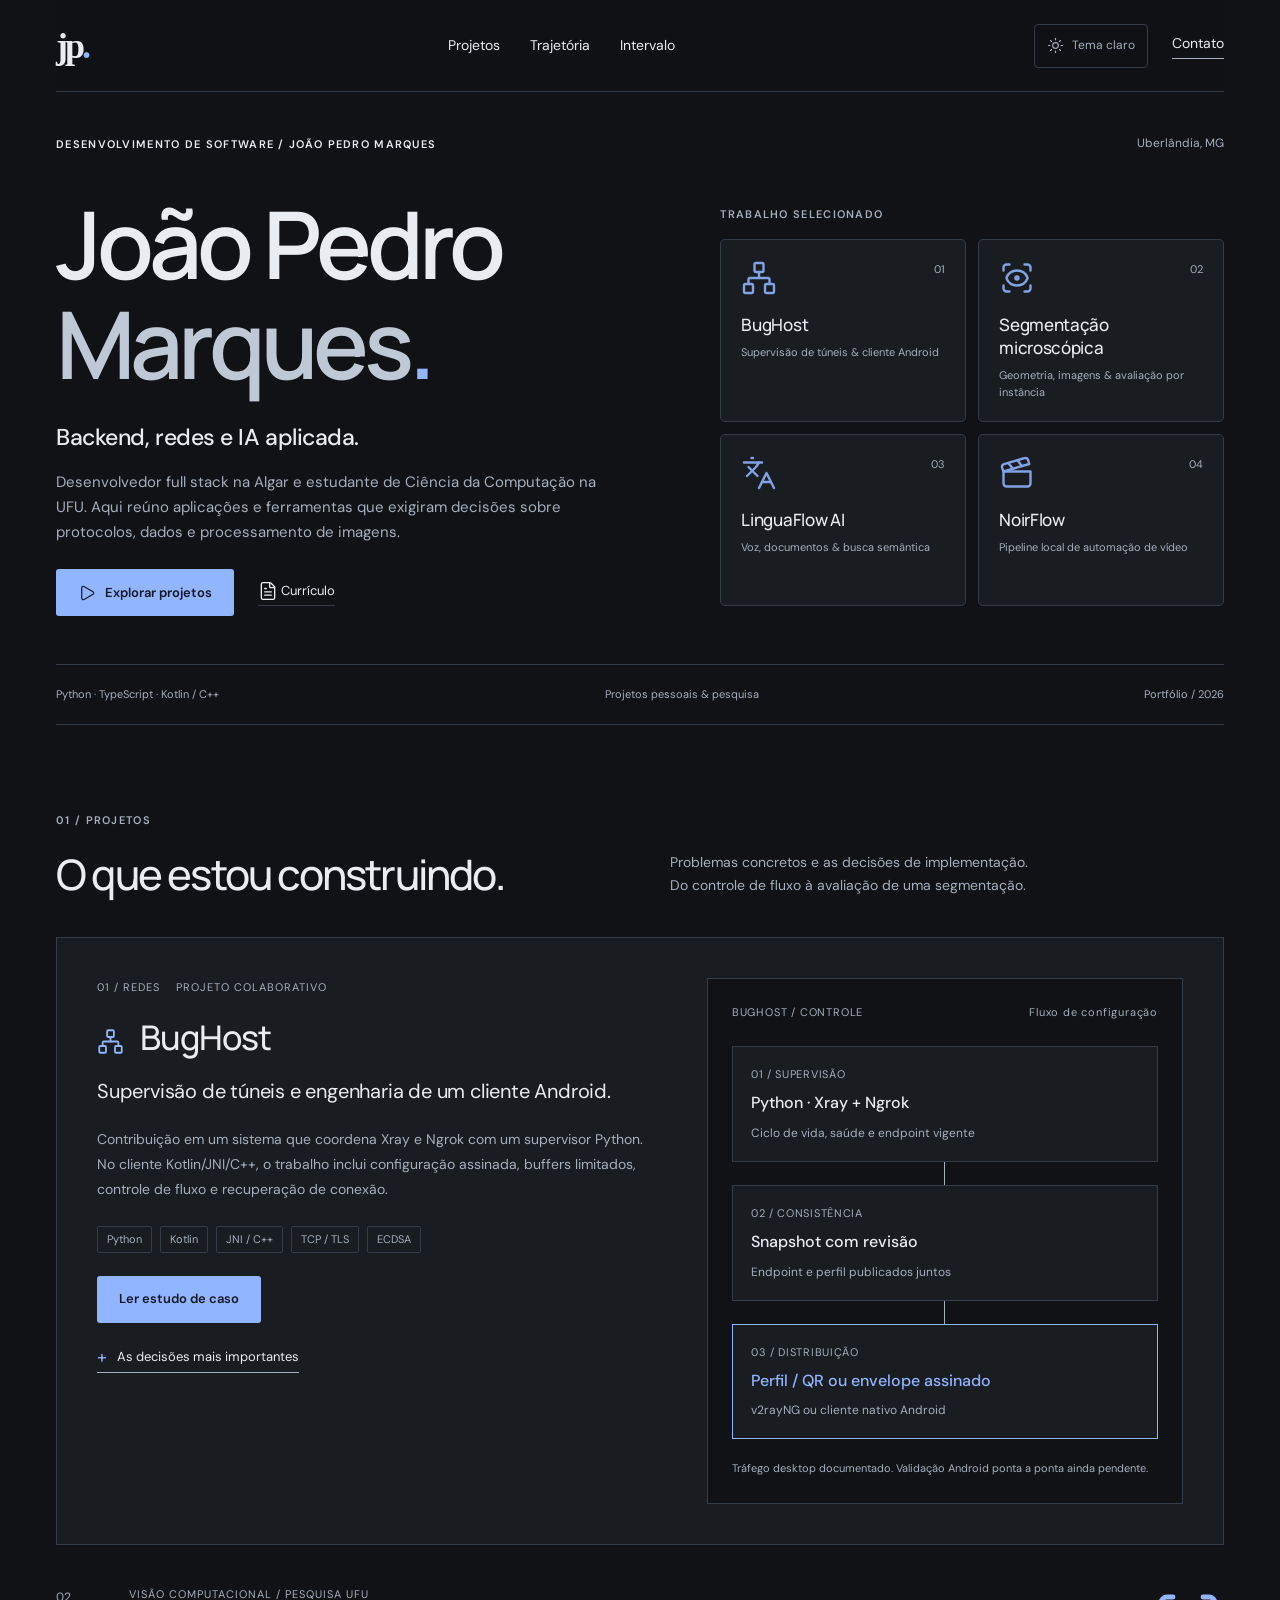
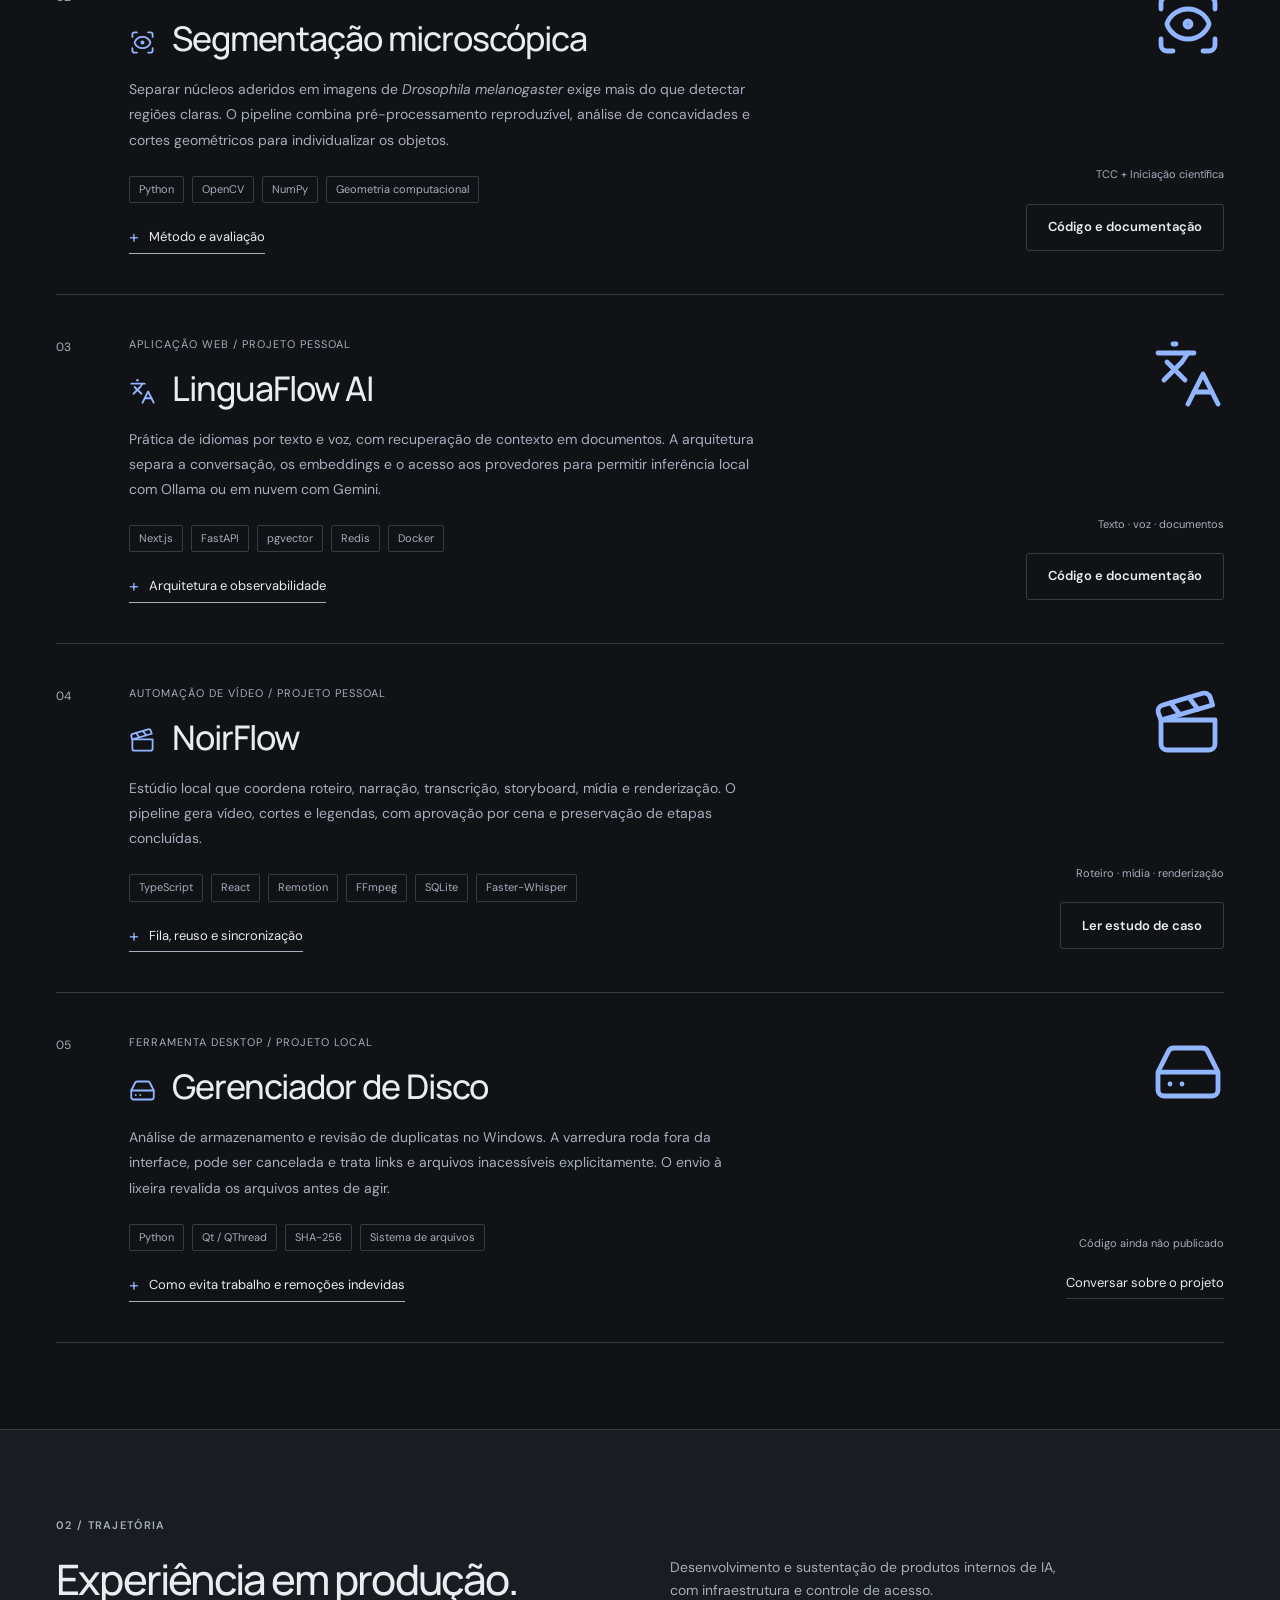
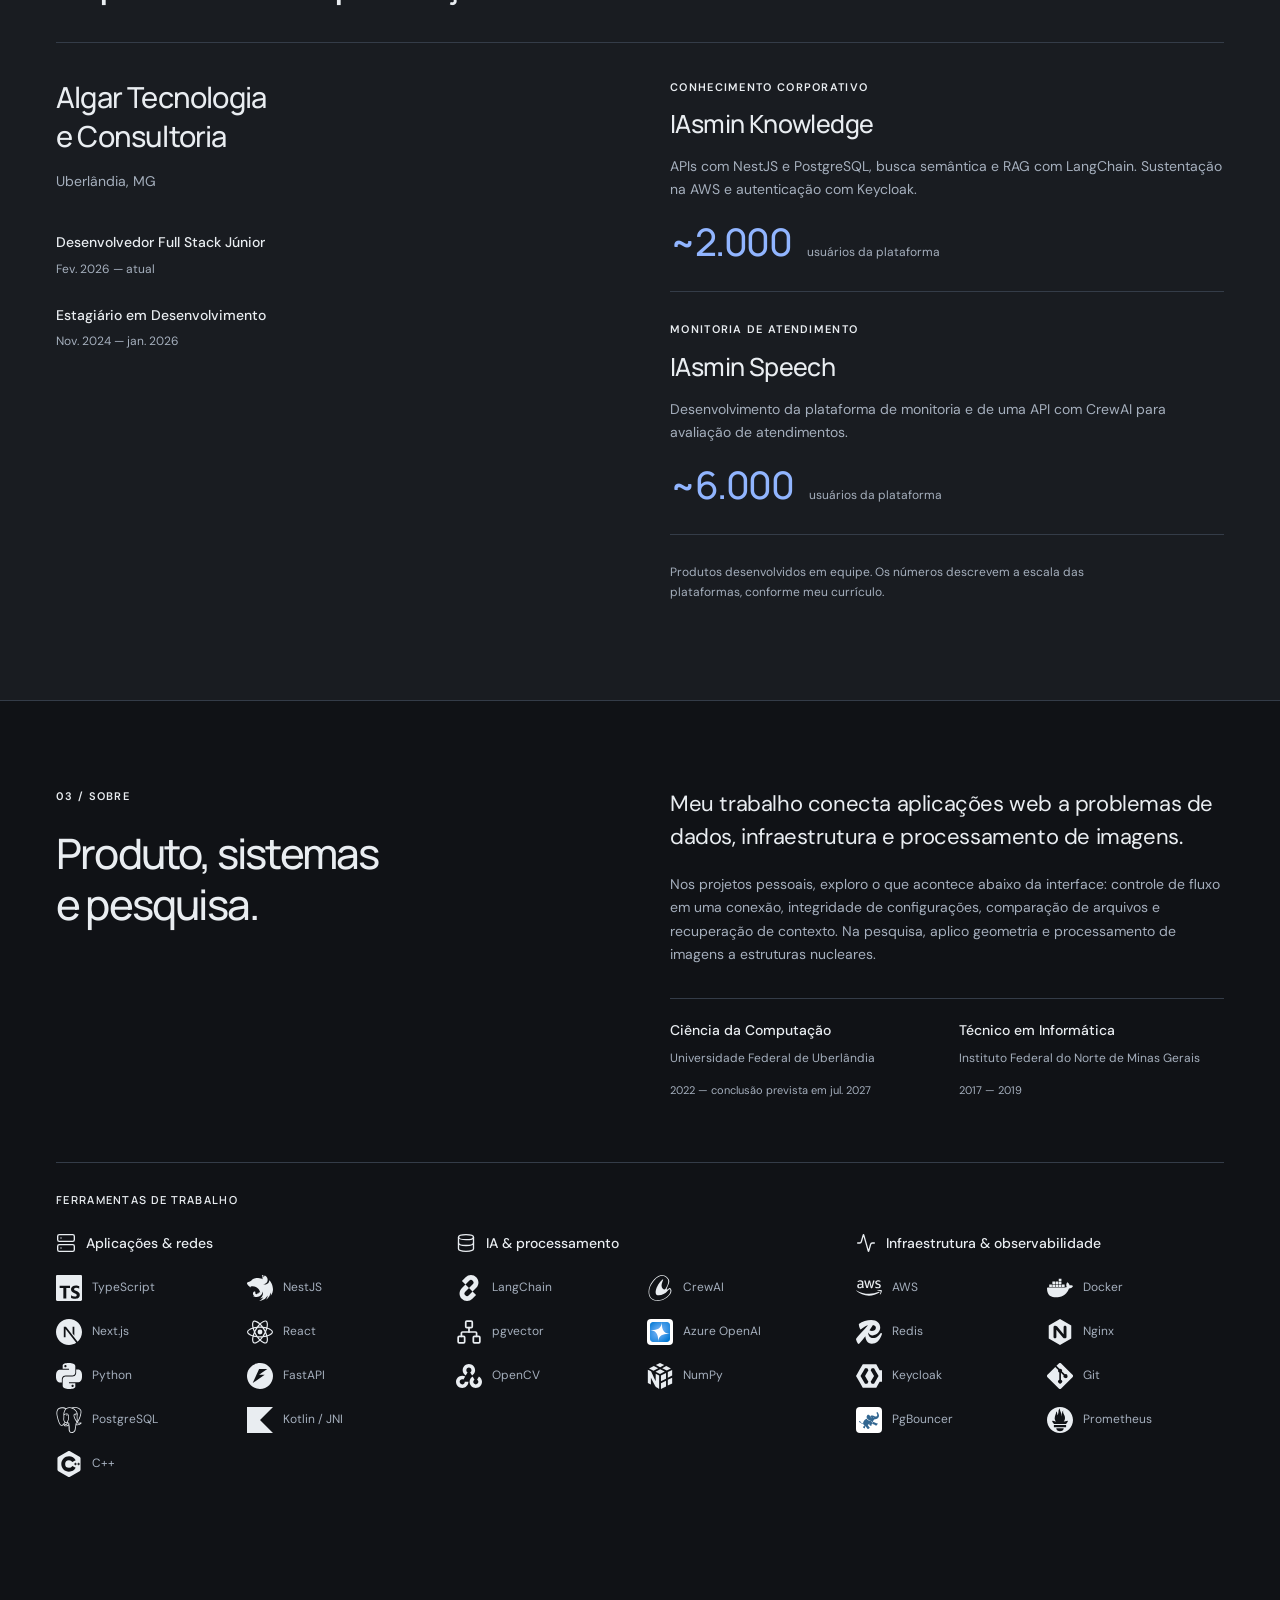
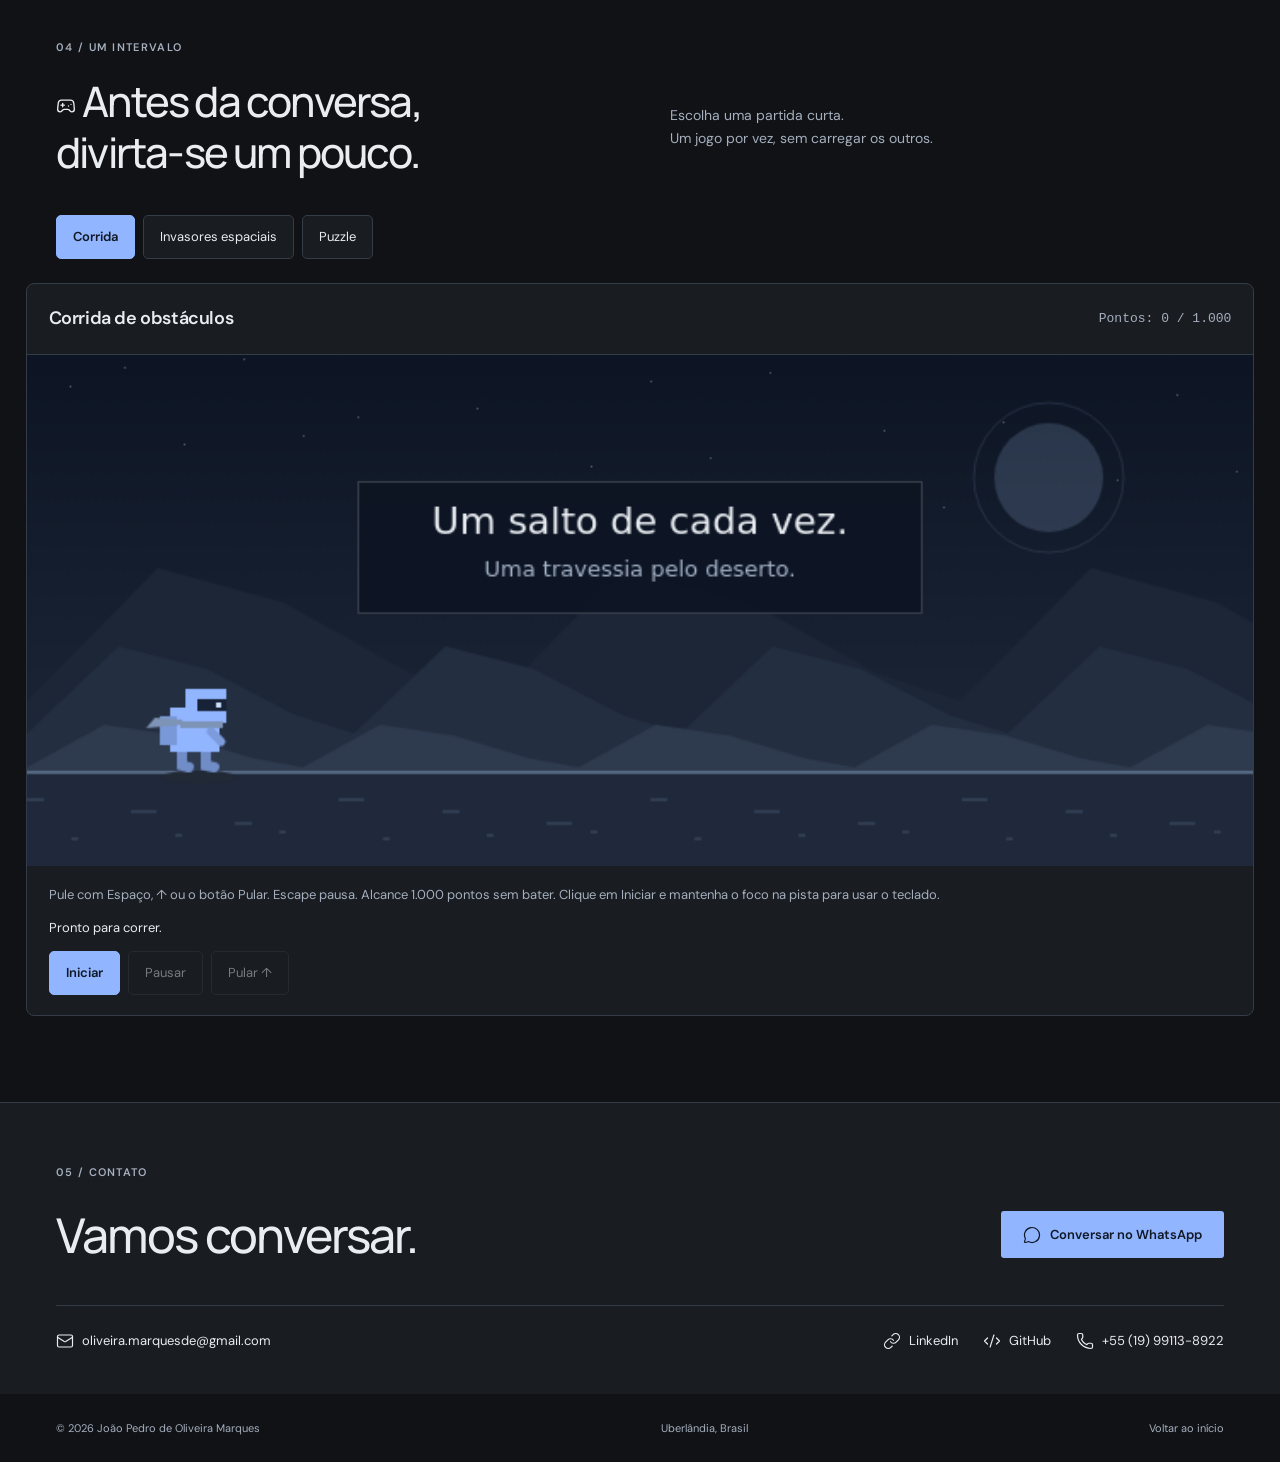
==== index.html @ 86d3ec24 "Version arcade CSS so responsive updates bypass cached styles" ====
<!doctype html>
<html lang="pt-BR" data-theme="dark">
<head>
  <meta charset="utf-8">
  <meta name="viewport" content="width=device-width,initial-scale=1">
  <meta name="theme-color" content="#101216">
  <title>João Pedro Marques — Software, redes & IA</title>
  <meta name="description" content="Desenvolvedor full stack na Algar e estudante da UFU. Projetos em redes, visão computacional, RAG e ferramentas desktop. Conheça as decisões por trás das implementações.">
  <meta property="og:title" content="João Pedro Marques — Software, redes & IA">
  <meta property="og:description" content="Projetos em redes, visão computacional, RAG e ferramentas desktop. Implementações e decisões técnicas.">
  <meta property="og:type" content="website">
  <link rel="icon" type="image/svg+xml" href="data:image/svg+xml,%3Csvg xmlns='http://www.w3.org/2000/svg' viewBox='0 0 64 64'%3E%3Crect width='64' height='64' rx='12' fill='%23191c21'/%3E%3Ctext x='32' y='43' fill='%2391b5ff' text-anchor='middle' font-family='Georgia,serif' font-size='34'%3Ejp%3C/text%3E%3C/svg%3E">
  <script src="theme.js"></script>
  <script src="navigation.js" defer></script>
  <link rel="stylesheet" href="styles.css">
  <link rel="stylesheet" href="technologies.css">
  <link rel="stylesheet" href="games/styles.css?v=9756e85">
  <script type="module" src="games/arcade.js"></script>
</head>
<body>
<a class="skip" href="#principal">Pular para o conteúdo</a>
<header class="header wrap">
  <a class="wordmark" href="#principal" aria-label="João Pedro, início">jp<span>.</span></a>
  <nav aria-label="Navegação principal"><a href="#projetos">Projetos</a><a href="#trajetoria">Trajetória</a><a href="#arcade">Intervalo</a></nav>
  <div class="header-actions"><button type="button" class="theme-toggle" id="theme-toggle" aria-label="Ativar tema claro"><svg class="icon" aria-hidden="true" viewBox="0 0 24 24" fill="none" stroke="currentColor" stroke-width="1.7" stroke-linecap="round" stroke-linejoin="round"><use href="assets/icons.svg#sun"/></svg><span class="theme-label">Tema claro</span></button><a class="header-contact" href="#contato">Contato</a></div>
</header>
<main id="principal">
  <section class="hero wrap" aria-labelledby="hero-title">
    <div class="hero-top"><p class="eyebrow">Desenvolvimento de software / João Pedro Marques</p><p class="place">Uberlândia, MG</p></div>
    <div class="hero-main">
      <div class="hero-identity">
        <h1 id="hero-title">João Pedro<br><span>Marques<span class="period">.</span></span></h1>
        <p class="hero-description">Backend, redes e IA aplicada.</p>
        <div class="hero-intro"><p>Desenvolvedor full stack na Algar e estudante de Ciência da Computação na UFU. Aqui reúno aplicações e ferramentas que exigiram decisões sobre protocolos, dados e processamento de imagens.</p></div>
        <div class="hero-actions"><a class="button primary" href="#projetos"><svg class="icon" aria-hidden="true" viewBox="0 0 24 24" fill="none" stroke="currentColor" stroke-width="1.7" stroke-linecap="round" stroke-linejoin="round"><use href="assets/icons.svg#play"/></svg>Explorar projetos</a><a class="text-link" href="curriculo.html"><svg class="icon" aria-hidden="true" viewBox="0 0 24 24" fill="none" stroke="currentColor" stroke-width="1.7" stroke-linecap="round" stroke-linejoin="round"><use href="assets/icons.svg#file-text"/></svg> Currículo</a></div>
      </div>
      <aside class="hero-index" aria-label="Projetos em destaque">
        <p class="eyebrow">Trabalho selecionado</p>
        <a class="index-item" href="#bughost"><svg class="icon" aria-hidden="true" viewBox="0 0 24 24" fill="none" stroke="currentColor" stroke-width="1.7" stroke-linecap="round" stroke-linejoin="round"><use href="assets/icons.svg#network"/></svg><span class="index-number">01</span><span><strong>BugHost</strong><small>Supervisão de túneis & cliente Android</small></span></a>
        <a class="index-item" href="#segmentacao"><svg class="icon" aria-hidden="true" viewBox="0 0 24 24" fill="none" stroke="currentColor" stroke-width="1.7" stroke-linecap="round" stroke-linejoin="round"><use href="assets/icons.svg#scan-eye"/></svg><span class="index-number">02</span><span><strong>Segmentação microscópica</strong><small>Geometria, imagens & avaliação por instância</small></span></a>
        <a class="index-item" href="#linguaflow"><svg class="icon" aria-hidden="true" viewBox="0 0 24 24" fill="none" stroke="currentColor" stroke-width="1.7" stroke-linecap="round" stroke-linejoin="round"><use href="assets/icons.svg#languages"/></svg><span class="index-number">03</span><span><strong>LinguaFlow AI</strong><small>Voz, documentos & busca semântica</small></span></a>
        <a class="index-item" href="#noirflow"><svg class="icon" aria-hidden="true" viewBox="0 0 24 24" fill="none" stroke="currentColor" stroke-width="1.7" stroke-linecap="round" stroke-linejoin="round"><use href="assets/icons.svg#clapperboard"/></svg><span class="index-number">04</span><span><strong>NoirFlow</strong><small>Pipeline local de automação de vídeo</small></span></a>
      </aside>
    </div>
    <div class="hero-foot"><span>Python · TypeScript · Kotlin / C++</span><span>Projetos pessoais & pesquisa</span><span>Portfólio / 2026</span></div>
  </section>

  <section class="work wrap section" id="projetos" aria-labelledby="projects-title">
    <div class="section-heading"><p class="eyebrow">01 / Projetos</p><h2 id="projects-title">O que estou construindo.</h2><p>Problemas concretos e as decisões de implementação.<br>Do controle de fluxo à avaliação de uma segmentação.</p></div>
    <article class="featured project" id="bughost">
      <div class="featured-copy">
        <div class="project-overline"><span>01 / Redes</span><span>Projeto colaborativo</span></div>
        <h3><svg class="icon" aria-hidden="true" viewBox="0 0 24 24" fill="none" stroke="currentColor" stroke-width="1.7" stroke-linecap="round" stroke-linejoin="round"><use href="assets/icons.svg#network"/></svg> BugHost</h3>
        <p class="project-summary">Supervisão de túneis e engenharia de um cliente Android.</p>
        <p>Contribuição em um sistema que coordena Xray e Ngrok com um supervisor Python. No cliente Kotlin/JNI/C++, o trabalho inclui configuração assinada, buffers limitados, controle de fluxo e recuperação de conexão.</p>
        <ul class="tags" aria-label="Tecnologias do BugHost"><li>Python</li><li>Kotlin</li><li>JNI / C++</li><li>TCP / TLS</li><li>ECDSA</li></ul>
        <a class="button primary" href="projetos/bughost.html">Ler estudo de caso</a>
        <details><summary>As decisões mais importantes</summary><div class="detail-body">
          <p><strong>Consistência.</strong> Endpoint e perfil de conexão são publicados em snapshots com revisão, evitando combinar dados de momentos diferentes.</p>
          <p><strong>Confiança.</strong> Configuração assinada com P-256/ECDSA e verificação de validade e revisão no cliente, com chave pública provisionada fora do envelope.</p>
          <p><strong>Controle de fluxo.</strong> Quando a janela de envio está cheia, o núcleo nativo pausa a leitura do TUN. Frames acima do limite são rejeitados, em vez de truncados.</p>
        </div></details>
      </div>
      <figure class="architecture"><figcaption><span>BUGHOST / CONTROLE</span><span>Fluxo de configuração</span></figcaption>
        <div class="arch-node"><span class="node-label">01 / Supervisão</span><strong>Python · Xray + Ngrok</strong><small>Ciclo de vida, saúde e endpoint vigente</small></div><div class="connector" aria-hidden="true"></div>
        <div class="arch-node"><span class="node-label">02 / Consistência</span><strong>Snapshot com revisão</strong><small>Endpoint e perfil publicados juntos</small></div><div class="connector" aria-hidden="true"></div>
        <div class="arch-node accent"><span class="node-label">03 / Distribuição</span><strong>Perfil / QR ou envelope assinado</strong><small>v2rayNG ou cliente nativo Android</small></div>
        <p class="diagram-note">Tráfego desktop documentado. Validação Android ponta a ponta ainda pendente.</p>
      </figure>
    </article>

    <article class="project project-row" id="segmentacao">
      <div class="project-number">02</div><div class="row-body">
        <div class="project-overline"><span>Visão computacional / Pesquisa UFU</span></div>
        <h3><svg class="icon" aria-hidden="true" viewBox="0 0 24 24" fill="none" stroke="currentColor" stroke-width="1.7" stroke-linecap="round" stroke-linejoin="round"><use href="assets/icons.svg#scan-eye"/></svg> Segmentação microscópica</h3>
        <p>Separar núcleos aderidos em imagens de <i>Drosophila melanogaster</i> exige mais do que detectar regiões claras. O pipeline combina pré-processamento reproduzível, análise de concavidades e cortes geométricos para individualizar os objetos.</p>
        <ul class="tags"><li>Python</li><li>OpenCV</li><li>NumPy</li><li>Geometria computacional</li></ul>
        <details><summary>Método e avaliação</summary><div class="detail-body">
          <p><strong>Reprodução.</strong> Receitas JSON registram os filtros e parâmetros do pré-processamento. A análise de contornos orienta a proposta de cortes.</p>
          <p><strong>Avaliação.</strong> A comparação com anotações manuais mede a sobreposição de massa e a correspondência entre instâncias. Dice e F1 por instância respondem a perguntas diferentes; por isso, o pipeline usa ambos.</p>
          <p><strong>Inspeção.</strong> Máscaras, contornos e imagens de sobreposição permitem revisar erros de separação, além dos números agregados.</p>
        </div></details>
      </div><div class="row-side"><div class="project-visual" aria-hidden="true"><svg class="icon" aria-hidden="true" viewBox="0 0 24 24" fill="none" stroke="currentColor" stroke-width="1.7" stroke-linecap="round" stroke-linejoin="round"><use href="assets/icons.svg#scan-eye"/></svg></div><span class="side-label">TCC + Iniciação científica</span><a class="button outline" href="https://github.com/markesjp/projeto_tcc" target="_blank" rel="noopener noreferrer">Código e documentação</a></div>
    </article>

    <article class="project project-row" id="linguaflow">
      <div class="project-number">03</div><div class="row-body">
        <div class="project-overline"><span>Aplicação web / Projeto pessoal</span></div>
        <h3><svg class="icon" aria-hidden="true" viewBox="0 0 24 24" fill="none" stroke="currentColor" stroke-width="1.7" stroke-linecap="round" stroke-linejoin="round"><use href="assets/icons.svg#languages"/></svg> LinguaFlow AI</h3>
        <p>Prática de idiomas por texto e voz, com recuperação de contexto em documentos. A arquitetura separa a conversação, os embeddings e o acesso aos provedores para permitir inferência local com Ollama ou em nuvem com Gemini.</p>
        <ul class="tags"><li>Next.js</li><li>FastAPI</li><li>pgvector</li><li>Redis</li><li>Docker</li></ul>
        <details><summary>Arquitetura e observabilidade</summary><div class="detail-body">
          <p><strong>Recuperação.</strong> Upload, divisão de documentos em trechos, embeddings e busca vetorial no PostgreSQL. O contexto recuperado fundamenta as respostas.</p>
          <p><strong>Operação.</strong> Painel administrativo com latência e auditoria de tokens, autenticação com Google OAuth e cookies HTTP-only.</p>
          <p><strong>Infraestrutura.</strong> Nginx, Redis e PgBouncer com Docker Compose; Prometheus disponível como componente opcional de monitoramento.</p>
        </div></details>
      </div><div class="row-side"><div class="project-visual" aria-hidden="true"><svg class="icon" aria-hidden="true" viewBox="0 0 24 24" fill="none" stroke="currentColor" stroke-width="1.7" stroke-linecap="round" stroke-linejoin="round"><use href="assets/icons.svg#languages"/></svg></div><span class="side-label">Texto · voz · documentos</span><a class="button outline" href="https://github.com/markesjp/language_ai_app" target="_blank" rel="noopener noreferrer">Código e documentação</a></div>
    </article>

    <article class="project project-row" id="noirflow">
      <div class="project-number">04</div><div class="row-body">
        <div class="project-overline"><span>Automação de vídeo / Projeto pessoal</span></div>
        <h3><svg class="icon" aria-hidden="true" viewBox="0 0 24 24" fill="none" stroke="currentColor" stroke-width="1.7" stroke-linecap="round" stroke-linejoin="round"><use href="assets/icons.svg#clapperboard"/></svg> NoirFlow</h3>
        <p>Estúdio local que coordena roteiro, narração, transcrição, storyboard, mídia e renderização. O pipeline gera vídeo, cortes e legendas, com aprovação por cena e preservação de etapas concluídas.</p>
        <ul class="tags"><li>TypeScript</li><li>React</li><li>Remotion</li><li>FFmpeg</li><li>SQLite</li><li>Faster-Whisper</li></ul>
        <details><summary>Fila, reuso e sincronização</summary><div class="detail-body">
          <p><strong>Fila por recurso.</strong> Limites independentes para CPU, GPU, renderização e rede, com cancelamento e checkpoints.</p>
          <p><strong>Mídia compartilhada.</strong> A biblioteca identifica arquivos por SHA-256 e usa escrita atômica para reutilizar os recursos.</p>
          <p><strong>Áudio e derivados.</strong> Alterar a voz invalida palavras, alinhamento e cortes, exigindo recalcular essas etapas antes da renderização.</p>
        </div></details>
      </div><div class="row-side"><div class="project-visual" aria-hidden="true"><svg class="icon" aria-hidden="true" viewBox="0 0 24 24" fill="none" stroke="currentColor" stroke-width="1.7" stroke-linecap="round" stroke-linejoin="round"><use href="assets/icons.svg#clapperboard"/></svg></div><span class="side-label">Roteiro · mídia · renderização</span><a class="button outline" href="projetos/noirflow.html">Ler estudo de caso</a></div>
    </article>

    <article class="project project-row" id="disk-usage">
      <div class="project-number">05</div><div class="row-body">
        <div class="project-overline"><span>Ferramenta desktop / Projeto local</span></div>
        <h3><svg class="icon" aria-hidden="true" viewBox="0 0 24 24" fill="none" stroke="currentColor" stroke-width="1.7" stroke-linecap="round" stroke-linejoin="round"><use href="assets/icons.svg#hard-drive"/></svg> Gerenciador de Disco</h3>
        <p>Análise de armazenamento e revisão de duplicatas no Windows. A varredura roda fora da interface, pode ser cancelada e trata links e arquivos inacessíveis explicitamente. O envio à lixeira revalida os arquivos antes de agir.</p>
        <ul class="tags"><li>Python</li><li>Qt / QThread</li><li>SHA-256</li><li>Sistema de arquivos</li></ul>
        <details><summary>Como evita trabalho e remoções indevidas</summary><div class="detail-body">
          <p><strong>Comparação em etapas.</strong> Primeiro o tamanho, depois um hash parcial e, por fim, SHA-256 completo. A identidade do arquivo impede contar hardlinks como cópias independentes.</p>
          <p><strong>Revalidação.</strong> Antes de cada envio à lixeira, a operação verifica identidade, tamanho, modificação e hash, inclusive da cópia preservada.</p>
          <p><strong>Limites de diretório.</strong> A política de caminhos bloqueia escapes da raiz, namespaces UNC, links e árvores protegidas. O projeto permanece local, com distribuição para Windows ainda em validação.</p>
        </div></details>
      </div><div class="row-side"><div class="project-visual" aria-hidden="true"><svg class="icon" aria-hidden="true" viewBox="0 0 24 24" fill="none" stroke="currentColor" stroke-width="1.7" stroke-linecap="round" stroke-linejoin="round"><use href="assets/icons.svg#hard-drive"/></svg></div><span class="side-label">Código ainda não publicado</span><a class="text-link" href="mailto:oliveira.marquesde@gmail.com?subject=Gerenciador%20de%20Disco">Conversar sobre o projeto</a></div>
    </article>
  </section>

  <section class="experience section" id="trajetoria" aria-labelledby="experience-title"><div class="wrap">
    <div class="section-heading"><p class="eyebrow">02 / Trajetória</p><h2 id="experience-title">Experiência em produção.</h2><p>Desenvolvimento e sustentação de produtos internos de IA,<br>com infraestrutura e controle de acesso.</p></div>
    <div class="experience-grid"><div class="company"><h3>Algar Tecnologia<br>e Consultoria</h3><p>Uberlândia, MG</p><div class="roles"><p><strong>Desenvolvedor Full Stack Júnior</strong><span>Fev. 2026 — atual</span></p><p><strong>Estagiário em Desenvolvimento</strong><span>Nov. 2024 — jan. 2026</span></p></div></div>
      <div class="experience-content"><article><p class="eyebrow">Conhecimento corporativo</p><h3>IAsmin Knowledge</h3><p>APIs com NestJS e PostgreSQL, busca semântica e RAG com LangChain. Sustentação na AWS e autenticação com Keycloak.</p><p class="metric"><strong>~2.000</strong><span>usuários da plataforma</span></p></article><article><p class="eyebrow">Monitoria de atendimento</p><h3>IAsmin Speech</h3><p>Desenvolvimento da plataforma de monitoria e de uma API com CrewAI para avaliação de atendimentos.</p><p class="metric"><strong>~6.000</strong><span>usuários da plataforma</span></p></article><p class="experience-note">Produtos desenvolvidos em equipe. Os números descrevem a escala das plataformas, conforme meu currículo.</p></div>
    </div>
  </div></section>

  <section class="about wrap section" id="sobre" aria-labelledby="about-title"><div><p class="eyebrow">03 / Sobre</p><h2 id="about-title">Produto, sistemas<br>e pesquisa.</h2></div>
    <div class="about-content"><p class="large-copy">Meu trabalho conecta aplicações web a problemas de dados, infraestrutura e processamento de imagens.</p><p>Nos projetos pessoais, exploro o que acontece abaixo da interface: controle de fluxo em uma conexão, integridade de configurações, comparação de arquivos e recuperação de contexto. Na pesquisa, aplico geometria e processamento de imagens a estruturas nucleares.</p><div class="education"><p><strong>Ciência da Computação</strong><span>Universidade Federal de Uberlândia</span><small>2022 — conclusão prevista em jul. 2027</small></p><p><strong>Técnico em Informática</strong><span>Instituto Federal do Norte de Minas Gerais</span><small>2017 — 2019</small></p></div></div>
  </section>
  <section class="toolkit wrap" aria-labelledby="toolkit-title">
    <h2 class="eyebrow" id="toolkit-title">Ferramentas de trabalho</h2>
    <div class="toolkit-grid">
      <div>
        <h3><svg class="icon" aria-hidden="true" viewBox="0 0 24 24"><use href="assets/icons.svg#server"/></svg>Aplicações & redes</h3>
        <ul class="technology-list" aria-label="Aplicações & redes">
          <li class="technology"><svg class="technology-icon" aria-hidden="true" viewBox="0 0 24 24"><use href="assets/technology-icons.svg#typescript"/></svg><span>TypeScript</span></li>
          <li class="technology"><svg class="technology-icon" aria-hidden="true" viewBox="0 0 24 24"><use href="assets/technology-icons.svg#nestjs"/></svg><span>NestJS</span></li>
          <li class="technology"><svg class="technology-icon" aria-hidden="true" viewBox="0 0 24 24"><use href="assets/technology-icons.svg#nextdotjs"/></svg><span>Next.js</span></li>
          <li class="technology"><svg class="technology-icon" aria-hidden="true" viewBox="0 0 24 24"><use href="assets/technology-icons.svg#react"/></svg><span>React</span></li>
          <li class="technology"><svg class="technology-icon" aria-hidden="true" viewBox="0 0 24 24"><use href="assets/technology-icons.svg#python"/></svg><span>Python</span></li>
          <li class="technology"><svg class="technology-icon" aria-hidden="true" viewBox="0 0 24 24"><use href="assets/technology-icons.svg#fastapi"/></svg><span>FastAPI</span></li>
          <li class="technology"><svg class="technology-icon" aria-hidden="true" viewBox="0 0 24 24"><use href="assets/technology-icons.svg#postgresql"/></svg><span>PostgreSQL</span></li>
          <li class="technology"><svg class="technology-icon" aria-hidden="true" viewBox="0 0 24 24"><use href="assets/technology-icons.svg#kotlin"/></svg><span>Kotlin / JNI</span></li>
          <li class="technology"><svg class="technology-icon" aria-hidden="true" viewBox="0 0 24 24"><use href="assets/technology-icons.svg#cplusplus"/></svg><span>C++</span></li>
        </ul>
      </div>
      <div>
        <h3><svg class="icon" aria-hidden="true" viewBox="0 0 24 24"><use href="assets/icons.svg#database"/></svg>IA & processamento</h3>
        <ul class="technology-list" aria-label="IA & processamento">
          <li class="technology"><svg class="technology-icon" aria-hidden="true" viewBox="0 0 24 24"><use href="assets/technology-icons.svg#langchain"/></svg><span>LangChain</span></li>
          <li class="technology"><svg class="technology-icon" aria-hidden="true" viewBox="0 0 24 24"><use href="assets/technology-icons.svg#crewai"/></svg><span>CrewAI</span></li>
          <li class="technology"><svg class="technology-icon technology-icon--functional" aria-hidden="true" viewBox="0 0 24 24"><use href="assets/icons.svg#network"/></svg><span>pgvector</span></li>
          <li class="technology"><img class="technology-icon technology-icon--original" src="assets/technologies/azureopenai.svg" alt="" width="26" height="26" loading="lazy" decoding="async"><span>Azure OpenAI</span></li>
          <li class="technology"><svg class="technology-icon" aria-hidden="true" viewBox="0 0 24 24"><use href="assets/technology-icons.svg#opencv"/></svg><span>OpenCV</span></li>
          <li class="technology"><svg class="technology-icon" aria-hidden="true" viewBox="0 0 24 24"><use href="assets/technology-icons.svg#numpy"/></svg><span>NumPy</span></li>
        </ul>
      </div>
      <div>
        <h3><svg class="icon" aria-hidden="true" viewBox="0 0 24 24"><use href="assets/icons.svg#activity"/></svg>Infraestrutura & observabilidade</h3>
        <ul class="technology-list" aria-label="Infraestrutura & observabilidade">
          <li class="technology"><svg class="technology-icon" aria-hidden="true" viewBox="0 0 24 24"><use href="assets/technology-icons.svg#aws"/></svg><span>AWS</span></li>
          <li class="technology"><svg class="technology-icon" aria-hidden="true" viewBox="0 0 24 24"><use href="assets/technology-icons.svg#docker"/></svg><span>Docker</span></li>
          <li class="technology"><svg class="technology-icon" aria-hidden="true" viewBox="0 0 24 24"><use href="assets/technology-icons.svg#redis"/></svg><span>Redis</span></li>
          <li class="technology"><svg class="technology-icon" aria-hidden="true" viewBox="0 0 24 24"><use href="assets/technology-icons.svg#nginx"/></svg><span>Nginx</span></li>
          <li class="technology"><svg class="technology-icon" aria-hidden="true" viewBox="0 0 24 24"><use href="assets/technology-icons.svg#keycloak"/></svg><span>Keycloak</span></li>
          <li class="technology"><svg class="technology-icon" aria-hidden="true" viewBox="0 0 24 24"><use href="assets/technology-icons.svg#git"/></svg><span>Git</span></li>
          <li class="technology"><img class="technology-icon technology-icon--original" src="assets/technologies/pgbouncer.svg" alt="" width="26" height="26" loading="lazy" decoding="async"><span>PgBouncer</span></li>
          <li class="technology"><svg class="technology-icon" aria-hidden="true" viewBox="0 0 24 24"><use href="assets/technology-icons.svg#prometheus"/></svg><span>Prometheus</span></li>
        </ul>
      </div>
    </div>
  </section>

  <section class="arcade-section section wrap" id="arcade" aria-labelledby="arcade-title">
    <div class="section-heading"><p class="eyebrow">04 / Um intervalo</p><h2 id="arcade-title"><svg class="icon" aria-hidden="true" viewBox="0 0 24 24" fill="none" stroke="currentColor" stroke-width="1.7" stroke-linecap="round" stroke-linejoin="round"><use href="assets/icons.svg#gamepad-2"/></svg> Antes da conversa,<br>divirta-se um pouco.</h2><p>Escolha uma partida curta.<br>Um jogo por vez, sem carregar os outros.</p></div>
    <div class="arcade-switcher" role="group" aria-label="Escolher um jogo"><button type="button" data-game="runner" aria-pressed="false">Corrida</button><button type="button" data-game="invaders" aria-pressed="false">Invasores espaciais</button><button type="button" data-game="puzzle" aria-pressed="false">Puzzle</button></div>
    <div id="arcade-stage" aria-live="polite"><p>Os jogos são carregados quando você chega a esta seção.</p></div>
    <noscript><p>Ative o JavaScript para jogar. O restante do portfólio funciona sem ele.</p></noscript>
  </section>

  <section class="contact" id="contato" aria-labelledby="contact-title"><div class="wrap"><p class="eyebrow">05 / Contato</p><div class="contact-title"><h2 id="contact-title">Vamos conversar.</h2><a class="button contact-button" href="https://wa.me/5519991138922" target="_blank" rel="noopener noreferrer"><svg class="icon" aria-hidden="true" viewBox="0 0 24 24" fill="none" stroke="currentColor" stroke-width="1.7" stroke-linecap="round" stroke-linejoin="round"><use href="assets/icons.svg#message-circle"/></svg>Conversar no WhatsApp</a></div><div class="contact-links"><a href="mailto:oliveira.marquesde@gmail.com"><svg class="icon" aria-hidden="true" viewBox="0 0 24 24" fill="none" stroke="currentColor" stroke-width="1.7" stroke-linecap="round" stroke-linejoin="round"><use href="assets/icons.svg#mail"/></svg>oliveira.marquesde@gmail.com</a><a href="https://www.linkedin.com/in/jo%C3%A3o-pedro-de-oliveira-marques-78a300253/" target="_blank" rel="noopener noreferrer"><svg class="icon" aria-hidden="true" viewBox="0 0 24 24" fill="none" stroke="currentColor" stroke-width="1.7" stroke-linecap="round" stroke-linejoin="round"><use href="assets/icons.svg#link"/></svg>LinkedIn</a><a href="https://github.com/markesjp" target="_blank" rel="noopener noreferrer"><svg class="icon" aria-hidden="true" viewBox="0 0 24 24" fill="none" stroke="currentColor" stroke-width="1.7" stroke-linecap="round" stroke-linejoin="round"><use href="assets/icons.svg#code-xml"/></svg>GitHub</a><a href="tel:+5519991138922"><svg class="icon" aria-hidden="true" viewBox="0 0 24 24" fill="none" stroke="currentColor" stroke-width="1.7" stroke-linecap="round" stroke-linejoin="round"><use href="assets/icons.svg#phone"/></svg>+55 (19) 99113-8922</a></div></div></section>
</main>
<footer class="wrap"><span>© 2026 João Pedro de Oliveira Marques</span><span>Uberlândia, Brasil</span><a href="#principal">Voltar ao início</a></footer>
</body>
</html>
---- styles.css ----
@import url('https://fonts.googleapis.com/css2?family=DM+Sans:wght@400;500;600;700&family=Manrope:wght@400;500;600;700;800&display=swap');

/* Dark is the default; the theme control sets the explicit light preference. */
:root{color-scheme:dark;--paper:#101216;--surface:#191c21;--surface-raised:#20242b;--ink:#e9edf1;--muted:#a5afbd;--line:#343c48;--blue:#91b5ff;--accent-ink:#111826;--dark:#191c21;--header-bg:rgb(16 18 22 / .92);--hero-name:#bfc9d5;--sans:'DM Sans',Arial,sans-serif;--display:'Manrope',Arial,sans-serif}
html[data-theme='light']{color-scheme:light;--paper:#f4f5f7;--surface:#e9edf2;--surface-raised:#fff;--ink:#1d2530;--muted:#536174;--line:#c6cdd7;--blue:#315fb5;--accent-ink:#fff;--dark:#e9edf2;--header-bg:rgb(244 245 247 / .92);--hero-name:#536174}
*{box-sizing:border-box}html{scroll-behavior:smooth;scroll-padding-top:28px}body{margin:0;background:var(--paper);color:var(--ink);font:16px/1.65 var(--sans);-webkit-font-smoothing:antialiased}img,svg{max-width:100%}a{color:inherit;text-decoration:none}a,button,summary{touch-action:manipulation}button{font:inherit}a:focus-visible,button:focus-visible,summary:focus-visible{outline:2px solid var(--blue);outline-offset:5px}::selection{background:var(--blue);color:var(--accent-ink)}
.wrap{width:min(1180px,calc(100% - 112px));margin-inline:auto}.skip{position:fixed;top:-100px;left:20px;padding:12px 18px;background:var(--surface-raised);border:1px solid var(--line);z-index:20}.skip:focus{top:10px}
.header{min-height:92px;display:flex;align-items:center;justify-content:space-between;gap:24px;border-bottom:1px solid var(--line)}.wordmark{font:bold 36px/1 Georgia,serif;letter-spacing:-3px}.wordmark span{color:var(--blue)}nav{display:flex;gap:30px;font-size:14px}nav a,.header-contact,.text-link,.case-link{transition:color .18s}nav a:hover,.text-link:hover,.header-contact:hover,.case-link:hover,.contact-links a:hover{color:var(--blue)}.header-actions{display:flex;align-items:center;gap:24px}.header-contact{font-size:14px;border-bottom:1px solid var(--muted);padding-bottom:3px}.theme-toggle{display:inline-flex;align-items:center;justify-content:center;gap:8px;min-height:44px;padding:8px 12px;background:transparent;color:var(--muted);border:1px solid var(--line);border-radius:4px;cursor:pointer;font-size:12px}.theme-toggle:hover{color:var(--ink);background:var(--surface)}.theme-toggle svg{width:17px;height:17px}
.hero{padding-top:42px}.hero-top{display:flex;align-items:center;justify-content:space-between;gap:24px}.eyebrow{font-size:11px;letter-spacing:1.3px;text-transform:uppercase;font-weight:600;margin:0}.place{font-size:12px;color:var(--muted);margin:0}.hero-main{display:grid;grid-template-columns:1.35fr 1fr;gap:90px;align-items:center;margin-top:40px}.hero-identity,.hero-index{min-width:0}.hero h1{font:600 clamp(68px,7.3vw,104px)/1.07 var(--display);letter-spacing:-5.5px;margin:0 0 26px}.hero h1>span{color:var(--ink)}.period{color:var(--blue)}.hero-description{font:500 23px/1.5 var(--sans);letter-spacing:-.45px;margin:0 0 16px;max-width:560px}.hero-intro,.hero-intro>p{color:var(--muted);font-size:15px;max-width:540px}.hero-intro>p{margin:0 0 24px}.hero-actions{display:flex;align-items:center;flex-wrap:wrap;gap:24px;margin-top:25px}.hero-actions .text-link{margin-left:0}.hero-index>.eyebrow,.hero-index>p{margin-bottom:18px;color:var(--muted)}
.index-item{display:grid;grid-template-columns:28px 1fr;column-gap:15px;padding:21px 0;border-top:1px solid var(--line)}.index-item:last-child{border-bottom:1px solid var(--line)}.index-number{grid-row:1/3;color:var(--muted);font-size:11px;padding-top:4px}.index-item strong{font:500 19px/1.4 var(--display);letter-spacing:-.4px}.index-item small{grid-column:2;font-size:12px;line-height:1.6;color:var(--muted);margin-top:5px}.index-item:hover strong{color:var(--blue)}.hero-bottom{display:grid;grid-template-columns:1.12fr 1fr;gap:60px;align-items:start}
.button{display:inline-flex;align-items:center;justify-content:center;gap:9px;min-height:47px;padding:12px 21px;font-size:13px;font-weight:600;line-height:1.4;border:1px solid transparent;border-radius:3px;transition:background .18s,border-color .18s,color .18s}.primary,.light{background:var(--blue);color:var(--accent-ink)}.primary:hover,.light:hover{background:var(--ink);color:var(--paper)}.text-link,.case-link{display:inline-block;font-size:13px;border-bottom:1px solid var(--line);padding-bottom:4px}.text-link{margin-left:23px}.case-link{margin-left:22px}
.hero-foot{margin-top:48px;padding:20px 0;display:flex;justify-content:space-between;gap:24px;border-top:1px solid var(--line);border-bottom:1px solid var(--line);color:var(--muted);font-size:11px}.section{padding-top:86px;padding-bottom:86px}.section-heading{display:grid;grid-template-columns:1fr 1fr;column-gap:60px;margin-bottom:38px}.section-heading .eyebrow{grid-column:1/-1;margin-bottom:20px;color:var(--muted)}.section-heading h2,h2{font:500 42px/1.2 var(--display);letter-spacing:-1.8px;margin:0}.section-heading>p:last-child{font-size:14px;color:var(--muted);align-self:center;margin:0}
.featured{display:grid;grid-template-columns:1.18fr 1fr;background:var(--surface);color:var(--ink);border:1px solid var(--line);padding:40px;gap:48px}.featured-copy{min-width:0}.project-overline{display:flex;flex-wrap:wrap;gap:16px;align-items:center;text-transform:uppercase;font-size:11px;letter-spacing:1px;color:var(--muted);margin-bottom:21px}.project h3{font:500 34px/1.2 var(--display);letter-spacing:-1px;margin:0 0 18px}.project p{color:var(--muted);font-size:14px;line-height:1.8;margin:0 0 21px}.featured .project-summary{font-size:20px;color:var(--ink);line-height:1.5;letter-spacing:-.2px}.tags{display:flex;flex-wrap:wrap;gap:8px;list-style:none;margin:23px 0;padding:0}.tags li{color:var(--muted);font-size:11px;border:1px solid var(--line);border-radius:2px;padding:5px 9px;line-height:1.4}
.architecture{margin:0;align-self:center;background:var(--paper);border:1px solid var(--line);padding:24px;min-width:0}.architecture figcaption{display:flex;flex-wrap:wrap;justify-content:space-between;gap:8px;font-size:11px;letter-spacing:.8px;margin:0 0 25px;color:var(--muted)}.arch-node{border:1px solid var(--line);padding:18px;background:var(--surface)}.node-label{display:block;font-size:11px;letter-spacing:.7px;text-transform:uppercase;color:var(--muted);margin-bottom:7px}.arch-node strong{font-size:16px;font-weight:500;display:block}.arch-node small{display:block;font-size:12px;line-height:1.6;margin-top:7px;color:var(--muted)}.connector{width:1px;height:23px;background:var(--muted);margin:auto}.arch-node.accent{border-color:var(--blue)}.accent strong{color:var(--blue)}.diagram-note{font-size:11px!important;color:var(--muted)!important;margin:20px 0 0!important}
.project details{font-size:13px;margin-top:23px}.project summary{cursor:pointer;width:fit-content;list-style:none;display:flex;align-items:center;gap:10px;border-bottom:1px solid var(--muted);padding-bottom:5px}.project summary::-webkit-details-marker{display:none}.project summary:before{content:'+';font-size:18px;line-height:1;color:var(--blue)}.project details[open] summary:before{content:'−'}.detail-body{padding-top:20px}.detail-body p{font-size:14px;margin-bottom:13px}.detail-body strong{color:var(--ink)}.project-facts{display:grid;grid-template-columns:repeat(3,1fr);gap:18px;border-top:1px solid var(--line);padding-top:20px;margin:25px 0}.project-facts>div{min-width:0}.project-facts dt{font-size:11px;color:var(--muted);margin-bottom:5px}.project-facts dd{font-size:13px;margin:0}
.project-row{display:grid;grid-template-columns:45px 1fr 210px;gap:28px;padding:40px 0;border-bottom:1px solid var(--line)}.project-number{font-size:12px;color:var(--muted);padding-top:3px}.row-body{max-width:630px;min-width:0}.row-body .project-overline{margin-bottom:15px}.row-side{display:flex;flex-direction:column;align-items:flex-end;justify-content:space-between;padding-block:3px;gap:20px}.side-label{font-size:11px;color:var(--muted);text-align:right}.outline{border-color:var(--line);background:transparent}.outline:hover{border-color:var(--blue);color:var(--blue);background:var(--surface)}
.experience{background:var(--surface);border-block:1px solid var(--line)}.experience-grid{display:grid;grid-template-columns:1fr 1fr;gap:60px;border-top:1px solid var(--line);padding-top:35px}.company h3{font:500 29px/1.35 var(--display);letter-spacing:-.8px;margin:0}.company>p{font-size:14px;color:var(--muted)}.roles{margin-top:38px}.roles p{margin-bottom:25px}.roles strong{display:block;font-size:14px;font-weight:500}.roles span{display:block;font-size:12px;color:var(--muted);margin-top:5px}.experience-content article{border-bottom:1px solid var(--line);padding-bottom:24px;margin-bottom:28px}.experience-content h3{font:500 25px var(--display);letter-spacing:-.6px;margin:10px 0 14px}.experience-content article>p:not(.eyebrow){font-size:14px;color:var(--muted)}.metric{display:flex;gap:16px;align-items:baseline;margin-bottom:0}.metric strong{font:500 38px var(--display);letter-spacing:-1.5px;color:var(--blue)}.metric span{font-size:12px}.experience-note{font-size:12px;color:var(--muted);max-width:470px}
.about{display:grid;grid-template-columns:1fr 1fr;gap:60px;padding-bottom:60px}.about h2{margin-top:23px}.about-content>p{font-size:14px;color:var(--muted);margin:0 0 20px}.about-content .large-copy{font-size:22px;line-height:1.5;color:var(--ink);letter-spacing:-.4px}.education{display:grid;grid-template-columns:1fr 1fr;gap:24px;border-top:1px solid var(--line);padding-top:20px;margin-top:32px}.education p{margin:0}.education strong{display:block;font-size:14px;font-weight:500}.education span{display:block;font-size:12px;color:var(--muted);margin-block:7px}.education small{font-size:11px;color:var(--muted)}
.toolkit{padding:30px 0 75px;border-top:1px solid var(--line)}.toolkit-grid{display:grid;grid-template-columns:repeat(3,1fr);gap:32px;margin-top:25px}.toolkit h3{font-size:14px;font-weight:500;margin:0 0 8px}.toolkit p{font-size:14px;color:var(--muted);line-height:1.9;margin:0}
.contact{background:var(--surface);color:var(--ink);padding:60px 0 42px;border-top:1px solid var(--line)}.contact>.wrap>.eyebrow{color:var(--muted)}.contact-title{display:flex;justify-content:space-between;align-items:end;margin-top:25px;margin-bottom:42px;gap:35px}.contact h2{font-size:48px;letter-spacing:-2px}.contact h2 span{color:var(--blue)}.contact-button{background:var(--blue);color:var(--accent-ink);flex-shrink:0;margin-bottom:5px}.contact-button:hover{background:var(--ink);color:var(--paper)}.contact-links{border-top:1px solid var(--line);padding-top:24px;display:flex;gap:25px;align-items:center;font-size:13px;flex-wrap:wrap}.contact-links a:first-child{margin-right:auto}footer{display:flex;justify-content:space-between;gap:20px;padding-block:25px;color:var(--muted);font-size:11px}footer a:hover{color:var(--blue)}

/* Case study pages. */
.case-page{padding-bottom:70px}.case-header{padding-block:60px 45px;border-bottom:1px solid var(--line)}.case-header .eyebrow{color:var(--muted);margin-bottom:22px}.case-header h1{font:500 clamp(42px,6vw,76px)/1.12 var(--display);letter-spacing:-2.8px;margin:0 0 25px}.case-header>p,.case-header .lead{max-width:770px;font-size:20px;line-height:1.6;color:var(--muted)}.case-grid{display:grid;grid-template-columns:minmax(0,1fr) 250px;gap:70px;align-items:start;padding-top:45px}.case-section{margin-bottom:50px;min-width:0}.case-section h2{font-size:30px;letter-spacing:-.9px;margin-bottom:20px}.case-section h3{font:500 21px/1.4 var(--display);margin:28px 0 14px}.case-section p,.case-section li{font-size:15px;color:var(--muted)}.case-section strong{color:var(--ink)}.case-section ul,.case-section ol{padding-left:22px}.case-section li{margin-block:9px}.case-section code{font-size:.88em;color:var(--ink);overflow-wrap:anywhere}.case-toc{position:sticky;top:28px;border-top:1px solid var(--line);padding-top:18px}.case-toc .eyebrow,.case-toc h2,.case-toc h3{font-size:11px;letter-spacing:1px;text-transform:uppercase;margin:0 0 17px}.case-toc a{display:block;color:var(--muted);font-size:13px;padding-block:7px}.case-toc a:hover{color:var(--blue)}.case-facts{display:grid;grid-template-columns:repeat(3,minmax(0,1fr));gap:22px;margin:30px 0 0}.case-facts>div{border-top:1px solid var(--line);padding-top:15px}.case-facts dt{font-size:11px;text-transform:uppercase;letter-spacing:.7px;color:var(--muted);margin-bottom:7px}.case-facts dd{margin:0;font-size:14px}.case-flow{padding:24px;background:var(--surface);border:1px solid var(--line);margin-block:24px}.case-flow .arch-node{background:var(--paper)}.case-source{display:block;border-top:1px solid var(--line);padding-top:16px;margin-top:20px;color:var(--muted);font-size:12px;overflow-wrap:anywhere}.case-source a{color:var(--blue);border-bottom:1px solid var(--line)}.case-callout{background:var(--surface);border-left:2px solid var(--blue);padding:19px 23px;margin-block:25px}.case-callout p:last-child{margin-bottom:0}

@media(min-width:1600px){.hero{padding-top:50px}.hero h1{font-size:104px}}
@media(max-width:1050px){.wrap{width:calc(100% - 64px)}.hero-main{gap:45px}.hero h1{font-size:78px;letter-spacing:-4px}.hero-description{font-size:21px}.hero-bottom,.section-heading,.experience-grid,.about{gap:35px}.featured{gap:28px;padding:30px}.project-row{grid-template-columns:28px 1fr 165px;gap:20px}.contact h2{font-size:42px}.header-actions{gap:16px}.case-grid{grid-template-columns:minmax(0,1fr) 200px;gap:35px}}
@media(max-width:760px){.wrap{width:calc(100% - 40px)}.header{min-height:80px;gap:15px;flex-wrap:wrap;padding-block:17px}.wordmark{font-size:33px}nav{gap:18px;font-size:12px}.header-contact{display:none}.header-actions{gap:0}.theme-toggle{font-size:11px;padding-inline:9px}.hero{padding-top:30px}.hero-top{align-items:start;gap:18px}.eyebrow{font-size:11px;letter-spacing:.85px}.place{font-size:11px;max-width:110px;text-align:right}.hero-main{grid-template-columns:1fr;gap:32px;margin-top:30px}.hero h1{font-size:clamp(57px,13.3vw,88px);letter-spacing:-3.5px;margin-bottom:22px}.hero-description{font-size:21px}.hero-intro,.hero-intro>p{font-size:14px;max-width:none}.hero-actions{gap:20px;margin-top:23px}.hero-index>.eyebrow,.hero-index>p{margin-bottom:13px}.index-item{padding-block:16px}.index-item strong{font-size:18px}.hero-bottom{grid-template-columns:1fr;gap:24px}.hero-foot{margin-top:32px;font-size:11px;gap:15px}.hero-foot span:nth-child(2){display:none}.section{padding-block:58px}.section-heading{grid-template-columns:1fr;gap:17px;margin-bottom:28px}.section-heading .eyebrow{margin-bottom:0}.section-heading h2,h2{font-size:33px;letter-spacing:-1.2px}.section-heading>p:last-child{font-size:14px}.featured{grid-template-columns:1fr;padding:26px 21px;gap:30px}.project h3{font-size:28px}.featured .project-summary{font-size:18px}.project-overline{font-size:11px;gap:10px}.architecture{width:100%;padding:18px}.architecture figcaption{margin-bottom:20px}.project-facts{grid-template-columns:1fr;gap:16px}.project-row{grid-template-columns:23px 1fr;gap:15px;padding-block:31px}.row-side{grid-column:2;align-items:flex-start;gap:15px}.row-side .case-link{margin-left:0}.side-label{text-align:left}.row-body .tags{margin-bottom:15px}.experience-grid{grid-template-columns:1fr;gap:30px}.company h3{font-size:27px}.roles{margin-top:24px}.experience-content h3{font-size:24px}.experience-content article{margin-bottom:24px}.about{grid-template-columns:1fr;gap:27px;padding-bottom:42px}.about-content .large-copy{font-size:20px}.education{gap:20px}.toolkit{padding-bottom:52px}.toolkit-grid{grid-template-columns:1fr;gap:22px}.contact{padding:42px 0 30px}.contact-title{display:block;margin-bottom:30px}.contact h2{font-size:36px;letter-spacing:-1.5px}.contact-button{margin-top:25px}.contact-links{gap:17px;font-size:13px}.contact-links a:first-child{flex-basis:100%;overflow-wrap:anywhere}footer{font-size:11px;flex-wrap:wrap}footer span:nth-child(2){display:none}.case-header{padding-block:42px 30px}.case-header h1{font-size:43px;letter-spacing:-1.5px}.case-header>p,.case-header .lead{font-size:18px}.case-grid{grid-template-columns:1fr;gap:25px;padding-top:30px}.case-toc{position:static}.case-facts{grid-template-columns:1fr;gap:17px}.case-section{margin-bottom:35px}.case-section h2{font-size:28px}.case-flow{padding:18px}}
@media(max-width:420px){.header{gap:10px}nav{gap:12px;font-size:11px}.theme-toggle{font-size:11px;padding-inline:7px}.case-link{margin:18px 0 0}.hero h1{font-size:58px}.education{grid-template-columns:1fr}.metric{flex-wrap:wrap;gap:5px 16px}}
/* The index groups its title and subtitle inside a single text column. */
.index-item>span:last-child{min-width:0}.index-number{grid-row:auto}.index-item strong,.index-item small{display:block}
/* The case outline comes first in the source, followed by the study itself. */
.case-grid{grid-template-columns:240px minmax(0,1fr)}.case-grid>div{min-width:0}.case-toc nav{display:block}.case-toc nav a{display:block}.case-section>.eyebrow{margin-bottom:12px}.case-facts h3{font-size:17px;line-height:1.4;margin:0 0 10px;letter-spacing:-.3px}.case-facts p{font-size:14px;margin:0}.case-callout{color:var(--muted);font-size:14px}.case-header .large-copy{color:var(--ink);font-size:24px}
@media(max-width:1050px){.case-grid{grid-template-columns:200px minmax(0,1fr)}}
@media(max-width:760px){.case-grid{grid-template-columns:1fr}.case-toc nav{display:grid;grid-template-columns:1fr 1fr;gap:0 20px}.case-header .large-copy{font-size:20px}}
@media(max-width:420px){.hero h1{font-size:clamp(48px,14.85vw,58px)}.case-toc nav{grid-template-columns:1fr}.case-header h1{font-size:40px}.case-section h2{font-size:27px}.hero-top>.eyebrow{max-width:210px}}
/* Product presentation: quiet navigation, a compact catalog and real project marks. */
html{scroll-padding-top:110px}
.header{position:sticky;top:0;z-index:20;background:var(--header-bg);backdrop-filter:blur(16px);-webkit-backdrop-filter:blur(16px)}
nav a[aria-current]:not([aria-current='false']){color:var(--blue);text-decoration:underline;text-decoration-thickness:1px;text-underline-offset:7px}
.hero-main{grid-template-columns:1.2fr 1fr;gap:60px}.hero h1{font-weight:600;letter-spacing:-5px}.hero h1>span{color:var(--hero-name)}
.hero-index{display:grid;grid-template-columns:repeat(2,minmax(0,1fr));gap:12px}.hero-index>.eyebrow,.hero-index>p{grid-column:1/-1;margin:0 0 4px}
.index-item{display:grid;grid-template-columns:1fr auto;gap:18px 12px;align-content:start;min-height:172px;padding:20px;background:var(--surface);border:1px solid var(--line);border-radius:5px;transition:transform .2s,border-color .2s,background .2s}.index-item:last-child{border-bottom:1px solid var(--line)}
.index-item>.icon{grid-column:1;grid-row:1;width:36px;height:36px;opacity:.88}.index-number{grid-column:2;grid-row:1;font-size:11px;padding-top:0;align-self:start;text-align:right}.index-item>span:last-child{grid-column:1/-1;grid-row:2;min-width:0}.index-item strong{font:500 17px/1.35 var(--display);letter-spacing:-.3px}.index-item small{font-size:11px;line-height:1.55;margin-top:7px}
.index-item:hover{transform:translateY(-3px);border-color:var(--blue);background:var(--surface-raised)}.index-item:hover strong{color:var(--ink)}.index-item:focus-visible{outline-offset:3px}
.icon{width:20px;height:20px;object-fit:contain;display:inline-block;vertical-align:middle;flex-shrink:0;color:inherit}svg.icon{fill:none;stroke:currentColor;stroke-width:1.6;stroke-linecap:round;stroke-linejoin:round}.button .icon,.contact-links .icon{width:18px;height:18px}.toolkit h3{display:flex;align-items:center;gap:10px}.project-overline .icon{width:18px;height:18px}.project h3 .icon{width:27px;height:27px;margin-right:10px;color:var(--blue)}.index-item>.icon,.project-visual>.icon{color:var(--blue)}.contact-links a{display:inline-flex;align-items:center;gap:8px}
.project-visual{display:flex;flex-direction:column;align-items:flex-end;gap:13px;margin-bottom:auto;color:var(--muted)}.project-visual .icon,.project-visual>img{width:72px;height:72px;object-fit:contain}.project-visual label,.project-visual figcaption,.project-visual small{font-size:11px;line-height:1.5;color:var(--muted)}.project-visual span{font-size:11px}
.reveal-ready .reveal{opacity:0;transform:translateY(18px);transition:opacity .55s ease,transform .55s ease}.reveal-ready .reveal.is-visible{opacity:1;transform:none}
@media(max-width:1050px){.hero-main{gap:35px}.hero h1{letter-spacing:-4px}.index-item{padding:17px;min-height:172px}.index-item strong{font-size:16px}.index-item>.icon{width:32px;height:32px}.hero-index{gap:10px}.project-visual .icon,.project-visual>img{width:64px;height:64px}}
@media(max-width:760px){html{scroll-padding-top:100px}.hero-main{grid-template-columns:1fr;gap:30px}.hero h1{letter-spacing:-3.5px}.hero-index{gap:10px}.index-item{min-height:166px;padding:18px;gap:15px 10px}.index-item strong{font-size:17px}.project-visual{align-items:flex-start;margin-bottom:5px}.project-visual .icon,.project-visual>img{width:64px;height:64px}.header{padding-block:15px}.header nav{flex-shrink:0}.header-actions{flex-shrink:0}.theme-toggle{white-space:nowrap}}
@media(max-width:420px){.header{gap:9px}.header nav{gap:9px}.header .wordmark{font-size:30px}.theme-toggle{padding-inline:5px;font-size:11px;gap:5px}.theme-toggle svg{width:14px;height:14px}.index-item{min-height:177px;padding:15px 13px}.index-item strong{font-size:15px;letter-spacing:-.25px}.index-item small{font-size:11px}.index-item>.icon{width:32px;height:32px}}
@media(prefers-reduced-motion:reduce){html{scroll-behavior:auto}.reveal-ready .reveal{opacity:1;transform:none}*,*::before,*::after{transition:none!important;animation:none!important}.index-item:hover{transform:none}}
---- technologies.css ----
/* Brand silhouettes stay legible in both themes; names provide accessible labels. */
.toolkit-grid { gap: 32px; }
.toolkit h3 { margin-bottom: 20px; min-height: 24px; }
.technology-list { list-style: none; padding: 0; margin: 0; display: grid; grid-template-columns: repeat(2, minmax(0, 1fr)); gap: 18px 14px; }
.technology { min-width: 0; display: flex; align-items: center; gap: 10px; color: var(--muted); font-size: 12px; line-height: 1.45; }
.technology > span { overflow-wrap: anywhere; }
.technology-icon { display: block; flex: 0 0 26px; width: 26px; height: 26px; fill: currentColor; color: var(--ink); stroke: none; }
.technology-icon--original { padding: 3px; background: #fff; border-radius: 4px; object-fit: contain; }
.technology-icon--functional { fill: none; stroke: currentColor; stroke-width: 1.6; stroke-linecap: round; stroke-linejoin: round; }
@media (max-width: 1050px) and (min-width: 761px) { .technology-list { grid-template-columns: 1fr; } }
@media (max-width: 760px) { .toolkit-grid { gap: 30px; } .technology-list { gap: 18px 24px; } .toolkit h3 { margin-bottom: 18px; } .technology-icon { flex-basis: 28px; width: 28px; height: 28px; } .technology { font-size: 13px; } }
---- games/styles.css ----
/* Shared game palette: both the HTML controls and canvas renderers read these tokens. */
:root{
  --arcade-bg:var(--paper);--arcade-surface:var(--surface);--arcade-raised:var(--surface-raised);
  --arcade-ink:var(--ink);--arcade-muted:var(--muted);--arcade-border:var(--line);
  --arcade-accent:var(--blue);--arcade-accent-ink:var(--accent-ink);
  --arcade-canvas-bg:#0d1524;--arcade-canvas-ink:#e9edf1;--arcade-canvas-muted:#a5b4c8;
  --arcade-canvas-grid:#273449;--arcade-player:#91b5ff;--arcade-enemy:#d3a475;
  --arcade-projectile:#c9e0ff;--arcade-obstacle:#7e94b6;--arcade-danger:#e38a90;--arcade-star:#a5afbd;
  --arcade-tile:#202d42;--arcade-tile-movable:#2e4162;--arcade-tile-border:#7289aa;
}
html[data-theme='light']{
  --arcade-canvas-bg:#edf3fc;--arcade-canvas-ink:#243042;--arcade-canvas-muted:#596c84;
  --arcade-canvas-grid:#cdd8e8;--arcade-player:#315fb5;--arcade-enemy:#986020;
  --arcade-projectile:#183f8a;--arcade-obstacle:#536b91;--arcade-danger:#b12f45;--arcade-star:#60748f;
  --arcade-tile:#e3eaf5;--arcade-tile-movable:#d2dff5;--arcade-tile-border:#7185a5;
}
/* Let the games use the section width, with smaller gutters on compact screens. */
.arcade-section.wrap{--arcade-gutter:clamp(24px,4vw,64px);--arcade-copy-gutter:112px;width:min(1280px,calc(100% - var(--arcade-gutter)))}
.arcade-section>.section-heading,.arcade-section>.arcade-switcher{width:min(1180px,calc(100% - var(--arcade-copy-gutter) + var(--arcade-gutter)));margin-inline:auto}
@media(max-width:1050px){.arcade-section.wrap{--arcade-copy-gutter:64px}}
@media(max-width:760px){.arcade-section.wrap{--arcade-copy-gutter:40px}}
#arcade-stage{width:100%;min-height:120px;margin-inline:auto;color:var(--arcade-ink)}
.arcade-switcher{display:flex;flex-wrap:wrap;gap:8px;margin:24px 0}
.arcade-switcher button,.arcade-game button,.arcade-loading button{appearance:none;border:1px solid var(--arcade-border);border-radius:5px;background:var(--arcade-surface);color:var(--arcade-ink);font:inherit;font-size:13px;min-height:44px;padding:10px 16px;cursor:pointer;touch-action:manipulation}
.arcade-switcher button[aria-pressed=true],.arcade-game .arcade-primary{background:var(--arcade-accent);border-color:var(--arcade-accent);color:var(--arcade-accent-ink);font-weight:600}
.arcade-game{border:1px solid var(--arcade-border);border-radius:8px;overflow:hidden;background:var(--arcade-surface)}
.arcade-game-head{display:flex;flex-wrap:wrap;align-items:center;justify-content:space-between;gap:12px;padding:20px 22px;border-bottom:1px solid var(--arcade-border)}
.arcade-game h3{margin:0;font-size:18px;letter-spacing:-.4px;font-weight:600}
.arcade-score{font:13px/1.6 ui-monospace,SFMono-Regular,Consolas,monospace;color:var(--arcade-muted);margin:0}
.arcade-playfield{outline-offset:-4px}.arcade-playfield:focus-visible{outline:2px solid var(--arcade-accent)}
.arcade-game canvas{display:block;width:100%;height:auto;background:var(--arcade-canvas-bg);touch-action:manipulation}
.arcade-instructions{font-size:13px!important;line-height:1.75;color:var(--arcade-muted)!important;margin:0!important;padding:18px 22px 0}
.arcade-status{min-height:44px;margin:0;padding:10px 22px;font-size:13px;color:var(--arcade-ink)}
.arcade-controls{display:flex;flex-wrap:wrap;align-items:center;gap:8px;padding:0 22px 20px}
.arcade-game button:disabled{opacity:.45;cursor:default}
.arcade-game button:focus-visible,.arcade-switcher button:focus-visible,.arcade-loading button:focus-visible{outline:2px solid var(--arcade-accent);outline-offset:4px}
.arcade-game button:hover:enabled,.arcade-switcher button:hover,.arcade-loading button:hover{border-color:var(--arcade-accent)}
.arcade-touch-control{user-select:none;-webkit-user-select:none;touch-action:none!important}
.arcade-motion-note{font-size:12px!important;color:var(--arcade-muted)!important;line-height:1.7;margin:0!important;padding:0 22px 18px}
.arcade-loading{padding:24px;border:1px solid var(--arcade-border);background:var(--arcade-surface);color:var(--arcade-muted);border-radius:8px;font-size:14px}
.arcade-puzzle-scene{position:relative;overflow:hidden;padding:28px 16px;background:var(--arcade-canvas-bg)}
.arcade-puzzle-art{position:absolute;inset:0;width:100%;height:100%;pointer-events:none;opacity:.35;color:var(--arcade-obstacle)}
.arcade-puzzle-board{position:relative;display:block;width:min(320px,100%);aspect-ratio:1;margin:auto;padding:0;isolation:isolate;border-radius:6px}
.arcade-puzzle-board button{position:absolute;width:calc((100% - 16px)/3);height:calc((100% - 16px)/3);min-height:0;padding:0;font:500 clamp(23px,6vw,38px)/1 ui-monospace,SFMono-Regular,Consolas,monospace;background:var(--arcade-tile);border-color:var(--arcade-tile-border);color:var(--arcade-canvas-ink);will-change:auto}
.arcade-puzzle-board button:disabled{opacity:.82}.arcade-puzzle-board button[data-empty=true]{visibility:hidden}
.arcade-puzzle-board button{display:grid;place-items:center;overflow:hidden;isolation:isolate}
.arcade-puzzle-tile-art{position:absolute;inset:0;width:100%;height:100%;pointer-events:none;opacity:.28}
.arcade-puzzle-number{position:relative;z-index:1;line-height:1;color:var(--arcade-canvas-ink)}
.arcade-puzzle-board button[data-movable=true]{border-color:var(--arcade-accent);background:var(--arcade-tile-movable)}
.arcade-puzzle-board[data-solved=true]{outline:1px solid var(--arcade-accent);outline-offset:8px}
.arcade-puzzle-goal{font-size:12px;color:var(--arcade-muted);text-align:center;padding:0 16px}
@media(max-width:500px){.arcade-game-head{padding:16px}.arcade-instructions{padding:16px 16px 0}.arcade-status{padding:10px 16px}.arcade-controls{padding:0 16px 16px}.arcade-controls button{flex:1;padding:10px}.arcade-motion-note{padding:0 16px 16px}.arcade-puzzle-scene{padding:24px 16px}}
@media(prefers-reduced-motion:reduce){.arcade-game *,.arcade-switcher *{animation:none!important;transition:none!important}}
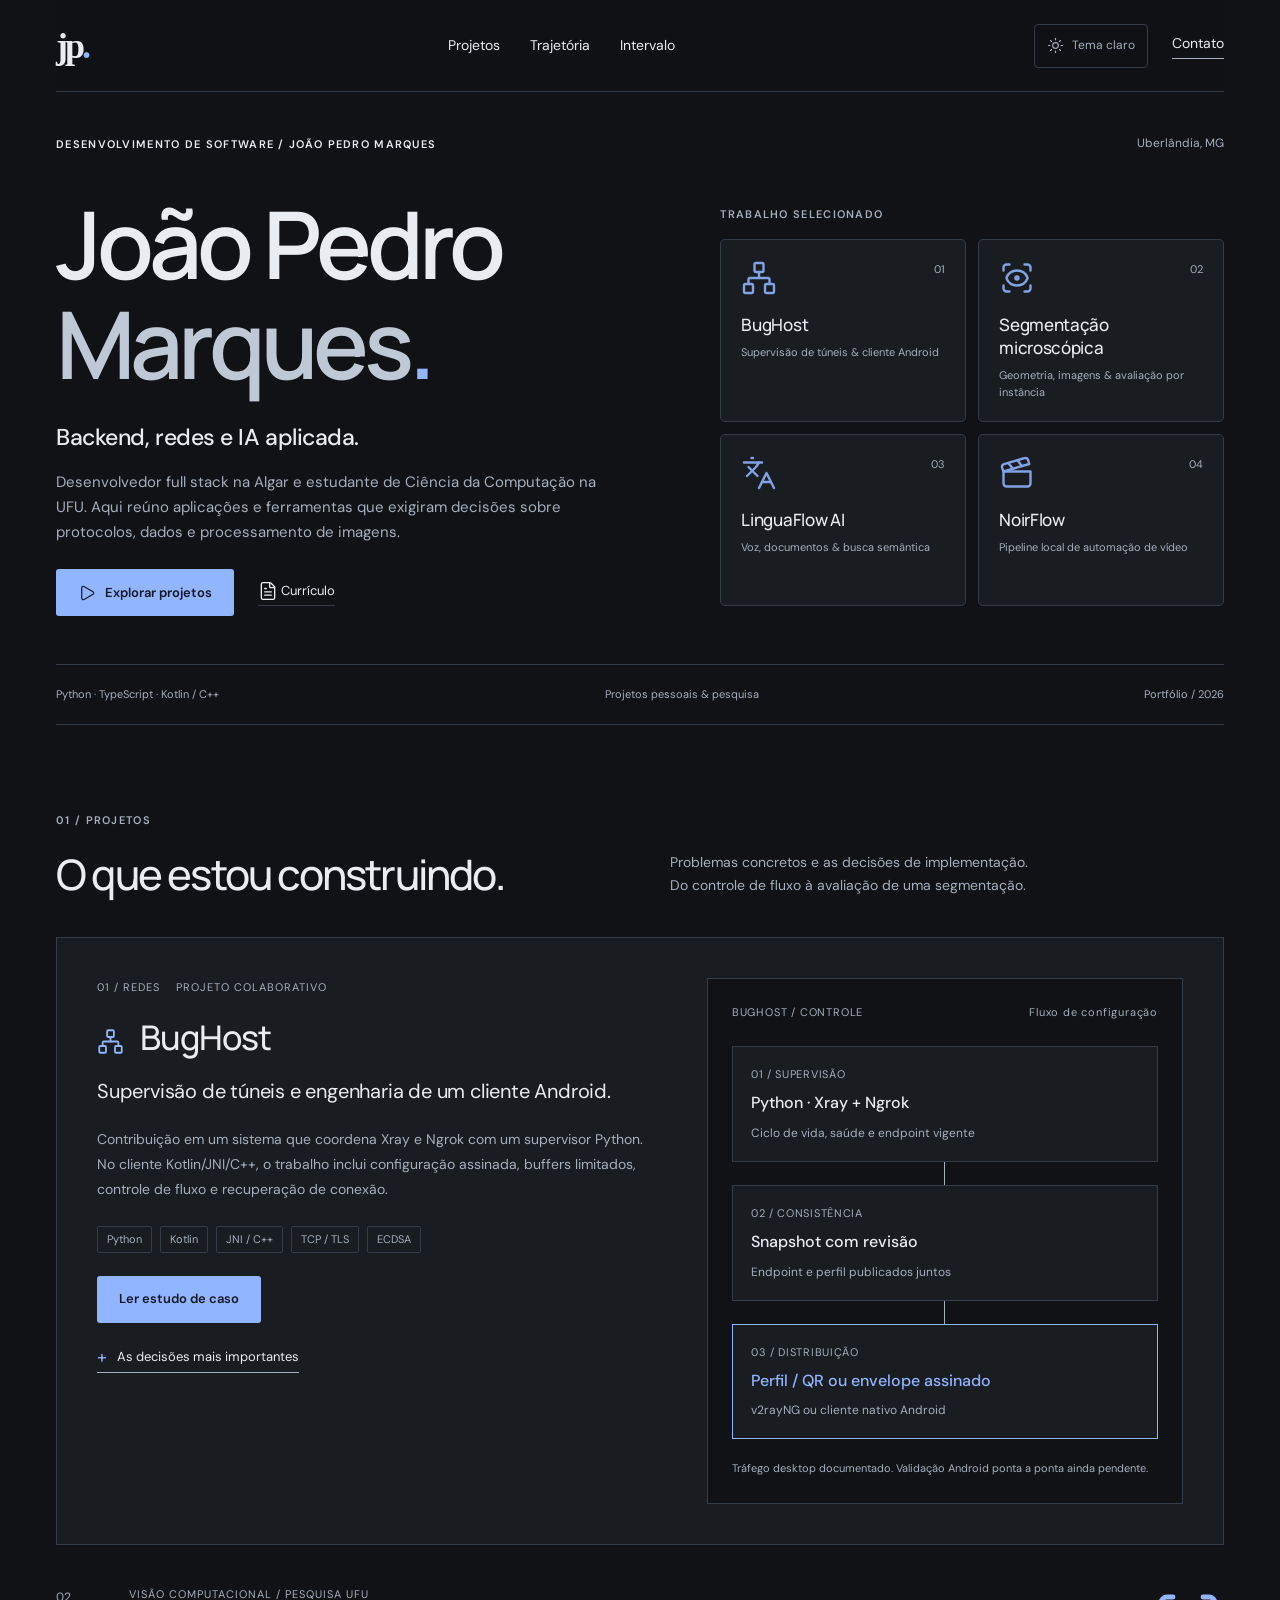
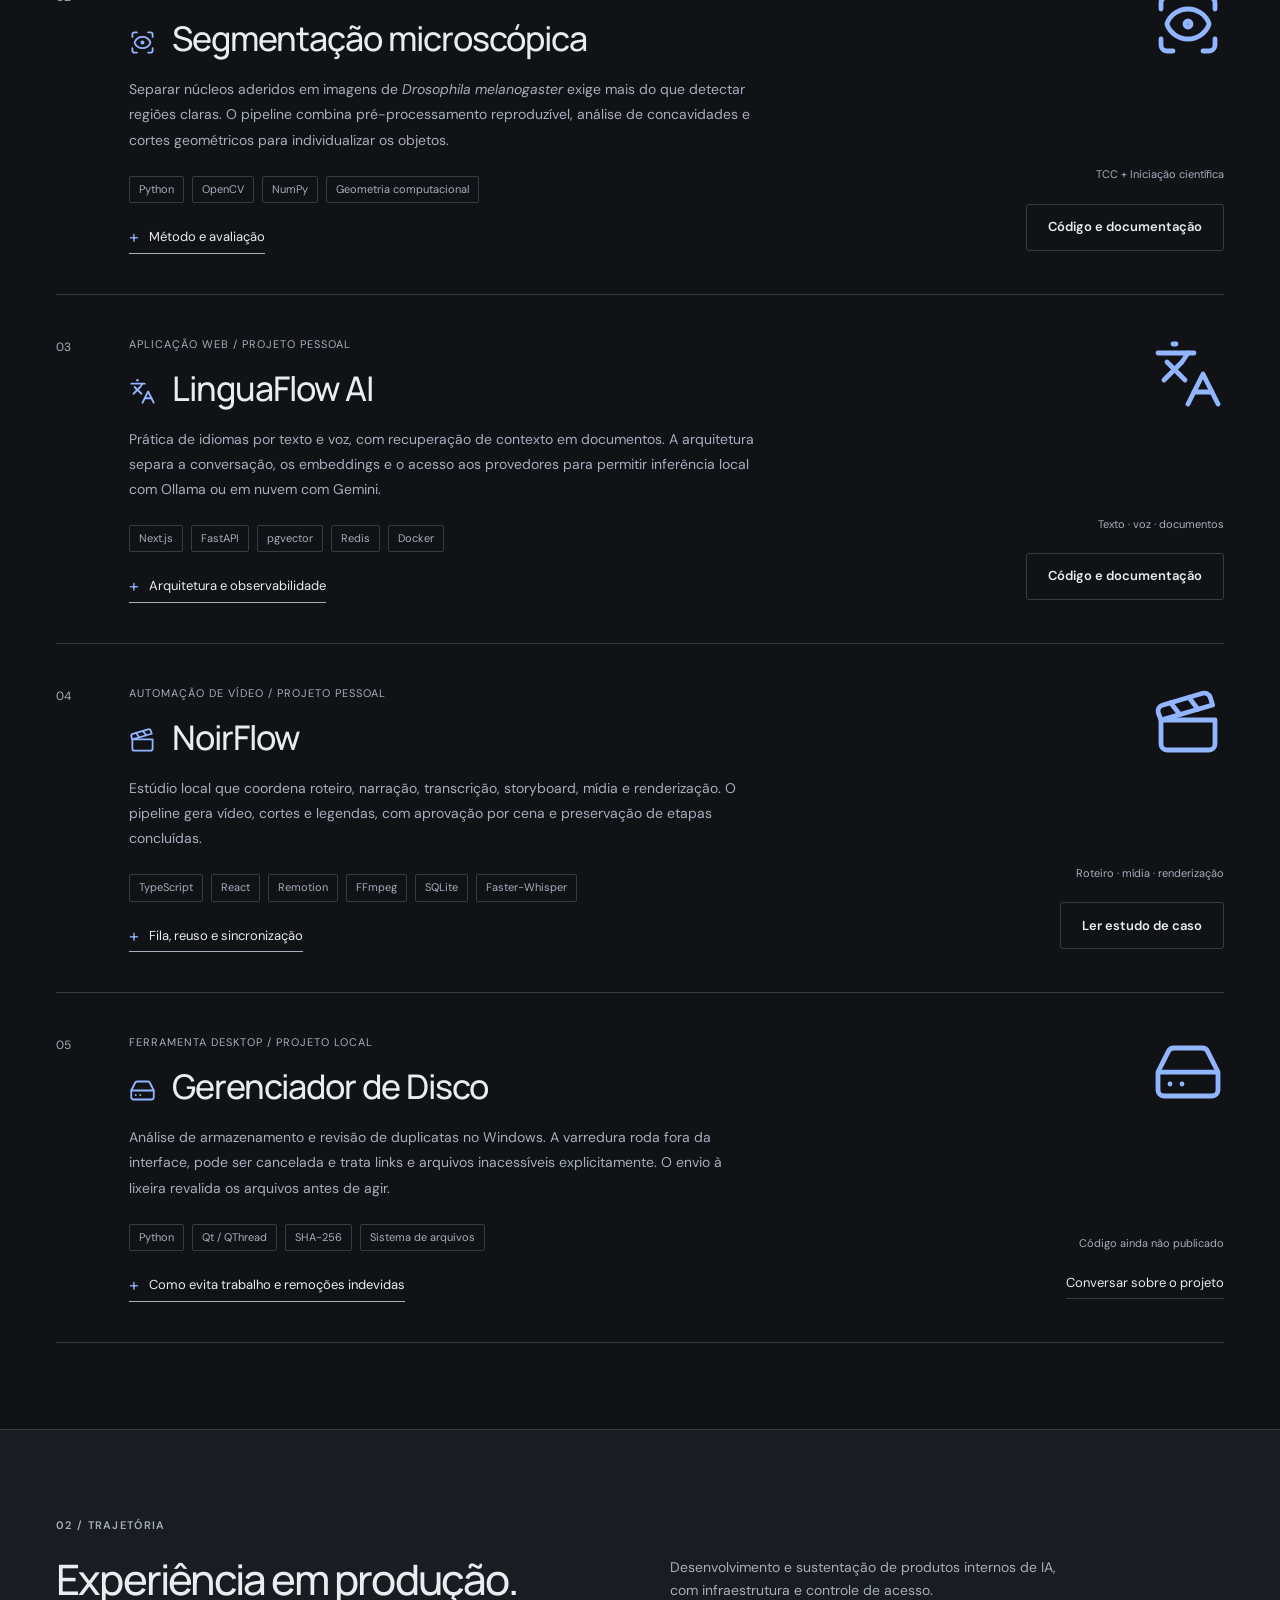
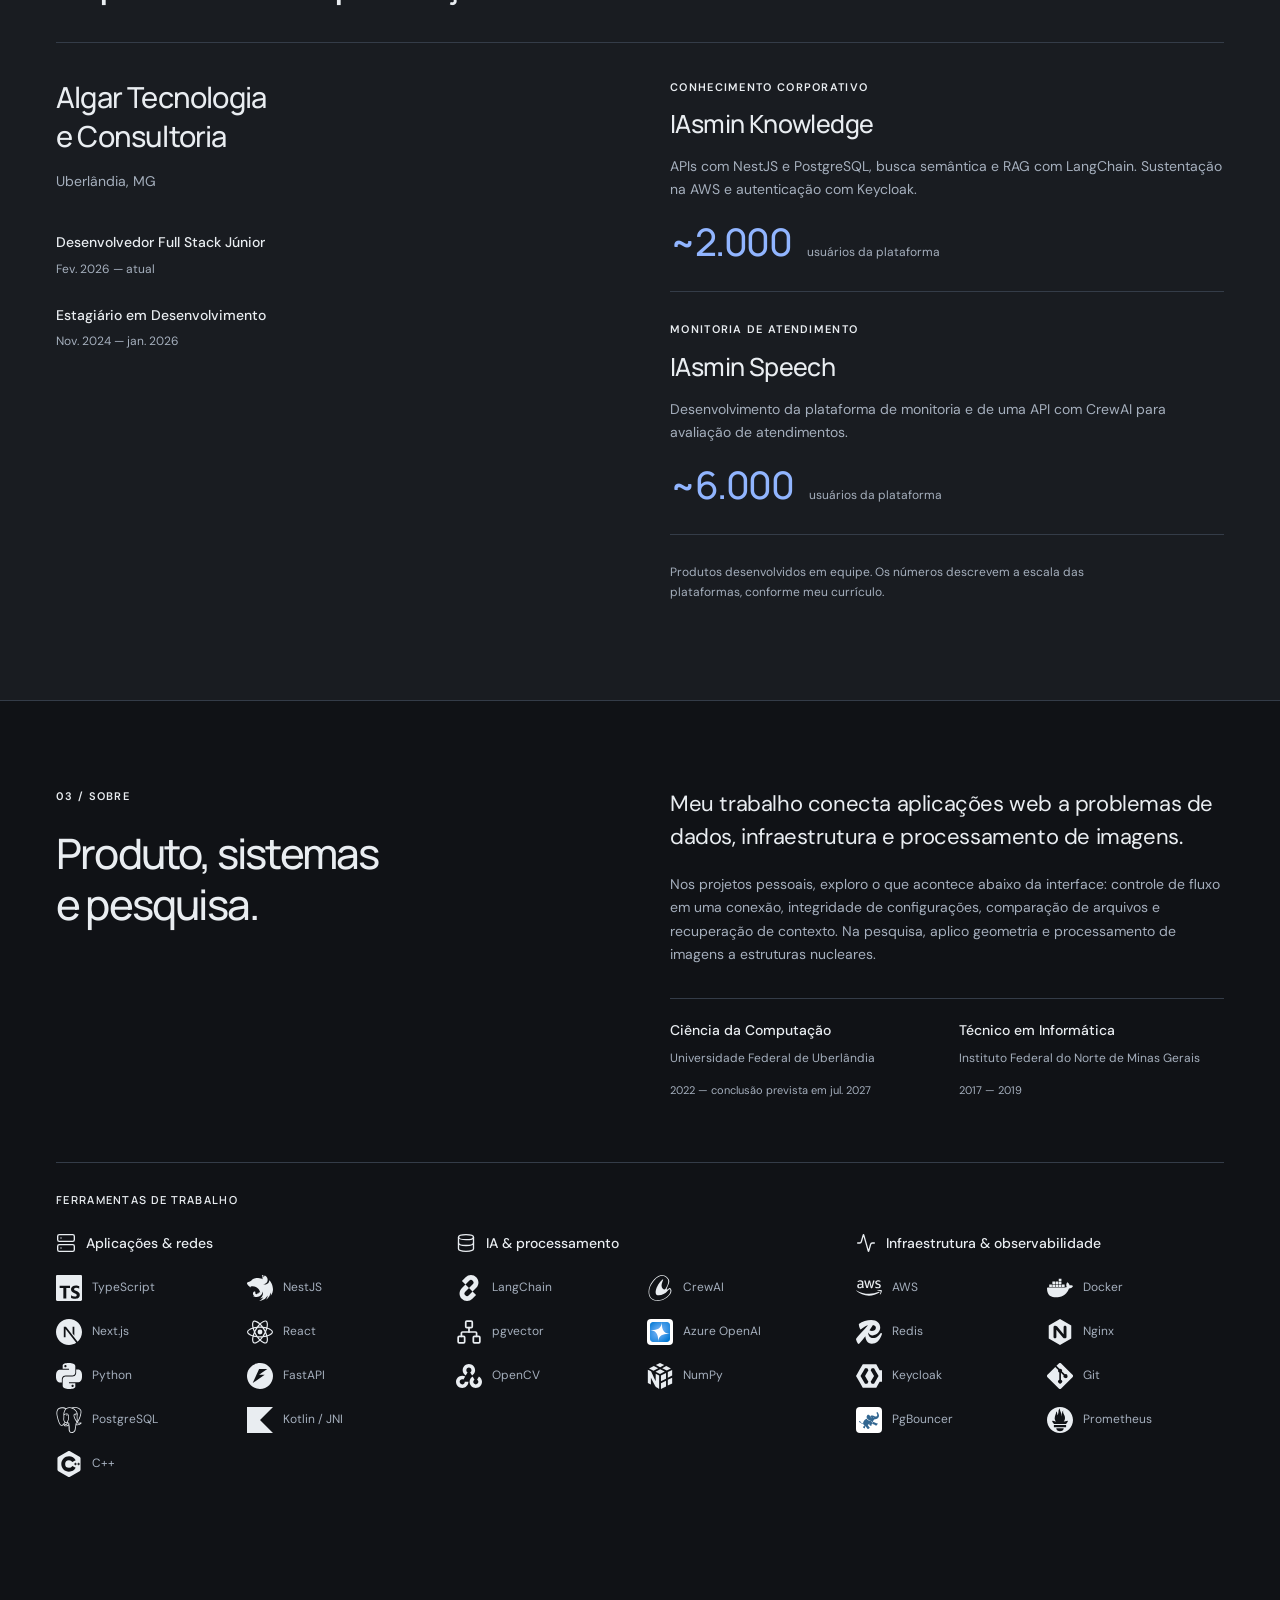
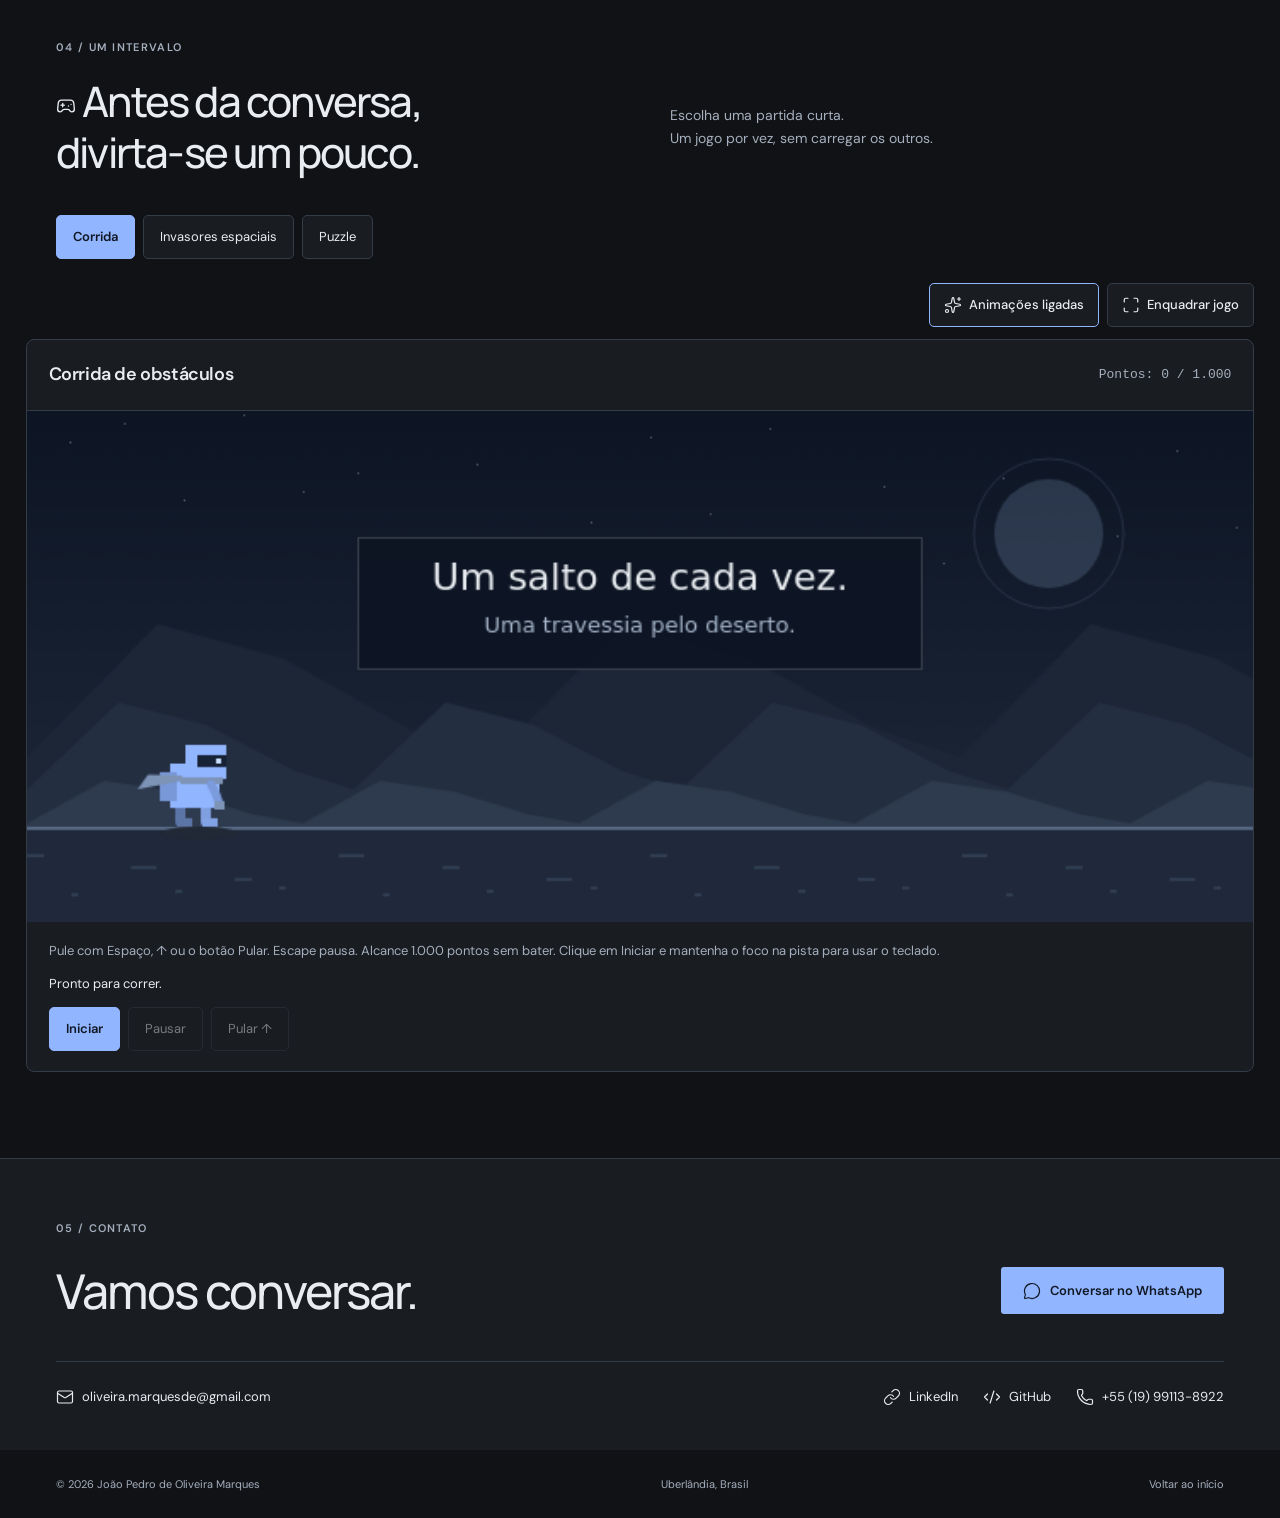
==== commit 967845dc: "Fit arcade games to viewport and animate running and spacecraft" ====
--- a/index.html
+++ b/index.html
@@ -14,8 +14,8 @@
   <script src="navigation.js" defer></script>
   <link rel="stylesheet" href="styles.css">
   <link rel="stylesheet" href="technologies.css">
-  <link rel="stylesheet" href="games/styles.css?v=9756e85">
-  <script type="module" src="games/arcade.js"></script>
+  <link rel="stylesheet" href="games/styles.css?v=20260930-3">
+  <script type="module" src="games/arcade.js?v=20260930-3"></script>
 </head>
 <body>
 <a class="skip" href="#principal">Pular para o conteúdo</a>
@@ -183,7 +183,13 @@
   <section class="arcade-section section wrap" id="arcade" aria-labelledby="arcade-title">
     <div class="section-heading"><p class="eyebrow">04 / Um intervalo</p><h2 id="arcade-title"><svg class="icon" aria-hidden="true" viewBox="0 0 24 24" fill="none" stroke="currentColor" stroke-width="1.7" stroke-linecap="round" stroke-linejoin="round"><use href="assets/icons.svg#gamepad-2"/></svg> Antes da conversa,<br>divirta-se um pouco.</h2><p>Escolha uma partida curta.<br>Um jogo por vez, sem carregar os outros.</p></div>
     <div class="arcade-switcher" role="group" aria-label="Escolher um jogo"><button type="button" data-game="runner" aria-pressed="false">Corrida</button><button type="button" data-game="invaders" aria-pressed="false">Invasores espaciais</button><button type="button" data-game="puzzle" aria-pressed="false">Puzzle</button></div>
-    <div id="arcade-stage" aria-live="polite"><p>Os jogos são carregados quando você chega a esta seção.</p></div>
+    <div class="arcade-frame" id="arcade-frame">
+      <div class="arcade-settings" aria-label="Opções do jogo">
+        <button type="button" id="arcade-motion-toggle" aria-pressed="false"><svg class="icon" aria-hidden="true" viewBox="0 0 24 24"><use href="assets/icons.svg?v=20260930-3#sparkles"/></svg><span class="arcade-setting-label">Animações</span></button>
+        <button type="button" id="arcade-fit-toggle" aria-pressed="false"><svg class="icon" aria-hidden="true" viewBox="0 0 24 24"><use href="assets/icons.svg?v=20260930-3#maximize"/></svg><span class="arcade-setting-label">Enquadrar jogo</span></button>
+      </div>
+      <div id="arcade-stage" aria-live="polite"><p>Os jogos são carregados quando você chega a esta seção.</p></div>
+    </div>
     <noscript><p>Ative o JavaScript para jogar. O restante do portfólio funciona sem ele.</p></noscript>
   </section>
 
--- a/games/styles.css
+++ b/games/styles.css
@@ -50,4 +50,62 @@
 .arcade-puzzle-board[data-solved=true]{outline:1px solid var(--arcade-accent);outline-offset:8px}
 .arcade-puzzle-goal{font-size:12px;color:var(--arcade-muted);text-align:center;padding:0 16px}
 @media(max-width:500px){.arcade-game-head{padding:16px}.arcade-instructions{padding:16px 16px 0}.arcade-status{padding:10px 16px}.arcade-controls{padding:0 16px 16px}.arcade-controls button{flex:1;padding:10px}.arcade-motion-note{padding:0 16px 16px}.arcade-puzzle-scene{padding:24px 16px}}
+
+/* The fit view is a dialog in the viewport; its playfield uses the remaining space. */
+.arcade-frame{width:100%;min-width:0}
+.arcade-settings{display:flex;justify-content:flex-end;align-items:center;flex-wrap:wrap;gap:8px;margin:0 0 12px}
+.arcade-settings button{appearance:none;display:inline-flex;justify-content:center;align-items:center;gap:7px;min-height:44px;padding:10px 14px;border:1px solid var(--arcade-border);border-radius:5px;background:var(--arcade-surface);color:var(--arcade-ink);font:500 13px/1.4 var(--sans,Arial,sans-serif);cursor:pointer;touch-action:manipulation}
+.arcade-settings button:hover{border-color:var(--arcade-accent)}
+.arcade-settings button:focus-visible{outline:2px solid var(--arcade-accent);outline-offset:3px}
+.arcade-settings button[aria-pressed=true]{border-color:var(--arcade-accent)}
+.arcade-settings .icon{width:18px;height:18px;flex:none}
+body.arcade-fit-open{overflow:hidden}
+.arcade-frame[data-fit=true]{position:fixed;inset:12px;z-index:100;width:calc(100% - 24px);max-width:1280px;height:calc(100vh - 24px);height:calc(100dvh - 24px);margin:0 auto;display:flex;flex-direction:column;gap:10px;padding:12px;overflow:hidden;background:var(--arcade-bg);color:var(--arcade-ink);border:1px solid var(--arcade-border);border-radius:8px;box-shadow:0 0 0 100vmax rgb(0 0 0 / .35)}
+.arcade-frame[data-fit=true] .arcade-settings{flex:none;margin:0}
+.arcade-frame[data-fit=true] #arcade-stage{display:flex;flex-direction:column;flex:1;min-height:0;min-width:0;overflow:auto;overscroll-behavior:contain}
+.arcade-frame[data-fit=true] .arcade-game{display:flex;flex-direction:column;flex:1;width:100%;height:100%;min-height:0}
+.arcade-frame[data-fit=true] .arcade-game-head,.arcade-frame[data-fit=true] .arcade-instructions,.arcade-frame[data-fit=true] .arcade-status,.arcade-frame[data-fit=true] .arcade-controls,.arcade-frame[data-fit=true] .arcade-motion-note,.arcade-frame[data-fit=true] .arcade-puzzle-goal{flex:none}
+.arcade-frame[data-fit=true] .arcade-game-head{padding:12px 16px;gap:6px 15px}
+.arcade-frame[data-fit=true] .arcade-playfield{flex:1;min-height:0;min-width:0;overflow:hidden;background:var(--arcade-canvas-bg)}
+.arcade-frame[data-fit=true] canvas{width:100%;height:100%;max-width:100%;object-fit:contain;object-position:center}
+.arcade-frame[data-fit=true] .arcade-instructions{padding:10px 16px 0;line-height:1.5}
+.arcade-frame[data-fit=true] .arcade-status{padding:8px 16px;min-height:35px;line-height:1.4}
+.arcade-frame[data-fit=true] .arcade-controls{padding:0 16px 12px}
+.arcade-frame[data-fit=true] .arcade-motion-note{padding:0 16px 10px}
+.arcade-frame[data-fit=true] .arcade-puzzle-goal{margin:8px 0 0;line-height:1.4}
+.arcade-frame[data-fit=true] .arcade-puzzle-scene{display:flex;align-items:center;justify-content:center;flex:1;min-height:0;min-width:0;container-type:size;padding:14px}
+.arcade-frame[data-fit=true] .arcade-puzzle-board{flex:none;width:min(320px,100cqw,100cqh);height:min(320px,100cqw,100cqh);aspect-ratio:1;min-height:0;margin:0;background:transparent;overflow:visible}
+.arcade-frame[data-fit=true] .arcade-puzzle-board button{font-size:clamp(18px,5vmin,34px)}
+@media(max-width:500px){
+ .arcade-settings button{font-size:12px;padding:8px 10px;gap:5px}
+ .arcade-frame[data-fit=true]{padding:8px;gap:8px}
+ .arcade-frame[data-fit=true] .arcade-settings{flex-wrap:nowrap}
+ .arcade-frame[data-fit=true] .arcade-settings button{flex:1;min-width:0;padding:7px 6px;min-height:44px}
+ .arcade-frame[data-fit=true] .arcade-settings .icon{width:16px;height:16px}
+ .arcade-frame[data-fit=true] .arcade-game-head{padding:10px 12px;gap:4px 10px}
+ .arcade-frame[data-fit=true] .arcade-game h3{font-size:16px}
+ .arcade-frame[data-fit=true] .arcade-score{font-size:12px}
+ .arcade-frame[data-fit=true] .arcade-instructions{padding:8px 12px 0;font-size:12px!important;line-height:1.45}
+ .arcade-frame[data-fit=true] .arcade-status{padding:7px 12px;font-size:12px}
+ .arcade-frame[data-fit=true] .arcade-controls{display:grid;grid-template-columns:repeat(3,minmax(0,1fr));gap:6px;padding:0 12px 10px}
+ .arcade-frame[data-fit=true] .arcade-controls button{min-width:0;min-height:44px;padding:7px 6px;font-size:12px}
+ .arcade-frame[data-fit=true] .arcade-controls:has([data-control]){grid-template-columns:repeat(6,minmax(0,1fr))}
+ .arcade-frame[data-fit=true] .arcade-controls:has([data-control]) button:nth-child(-n+2){grid-column:span 3}
+ .arcade-frame[data-fit=true] .arcade-controls:has([data-control]) button:nth-child(n+3){grid-column:span 2}
+ .arcade-frame[data-fit=true] .arcade-controls:has(>button:only-child){display:flex}
+ .arcade-frame[data-fit=true] .arcade-puzzle-scene{padding:10px}
+}
+@media(max-height:600px),(orientation:landscape) and (max-height:700px){
+ .arcade-frame[data-fit=true]{padding:8px;gap:8px}
+ .arcade-frame[data-fit=true] .arcade-settings button{padding-block:7px;min-height:40px;font-size:12px}
+ .arcade-frame[data-fit=true] .arcade-game-head{padding:8px 12px;gap:4px 10px}
+ .arcade-frame[data-fit=true] .arcade-game h3{font-size:16px}
+ .arcade-frame[data-fit=true] .arcade-score{font-size:12px}
+ .arcade-frame[data-fit=true] .arcade-instructions{padding:7px 12px 0;font-size:12px!important;line-height:1.4}
+ .arcade-frame[data-fit=true] .arcade-status{padding:6px 12px;min-height:29px;font-size:12px}
+ .arcade-frame[data-fit=true] .arcade-controls{padding:0 12px 8px;gap:6px}
+ .arcade-frame[data-fit=true] .arcade-controls button{padding:7px 10px;min-height:40px;font-size:12px}
+ .arcade-frame[data-fit=true] .arcade-motion-note,.arcade-frame[data-fit=true] .arcade-puzzle-goal{display:none}
+ .arcade-frame[data-fit=true] .arcade-puzzle-scene{padding:10px}
+}
 @media(prefers-reduced-motion:reduce){.arcade-game *,.arcade-switcher *{animation:none!important;transition:none!important}}
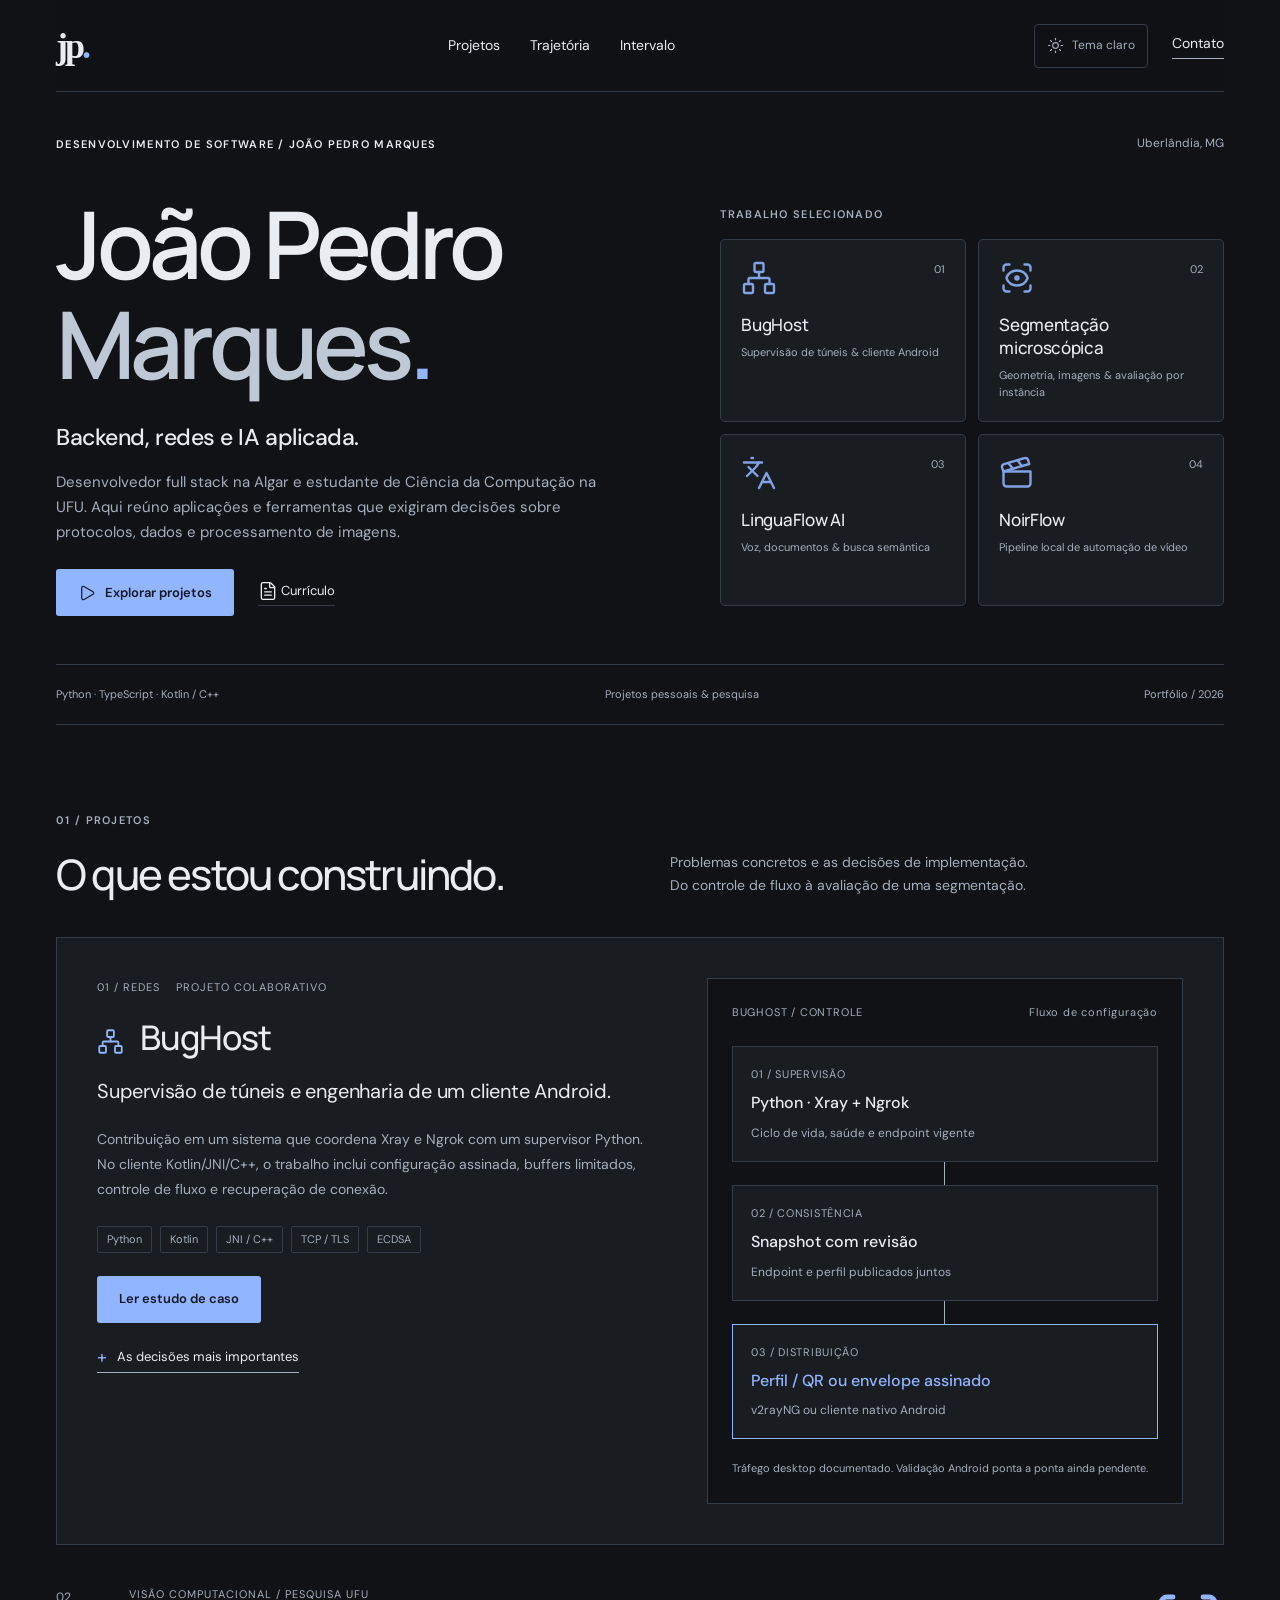
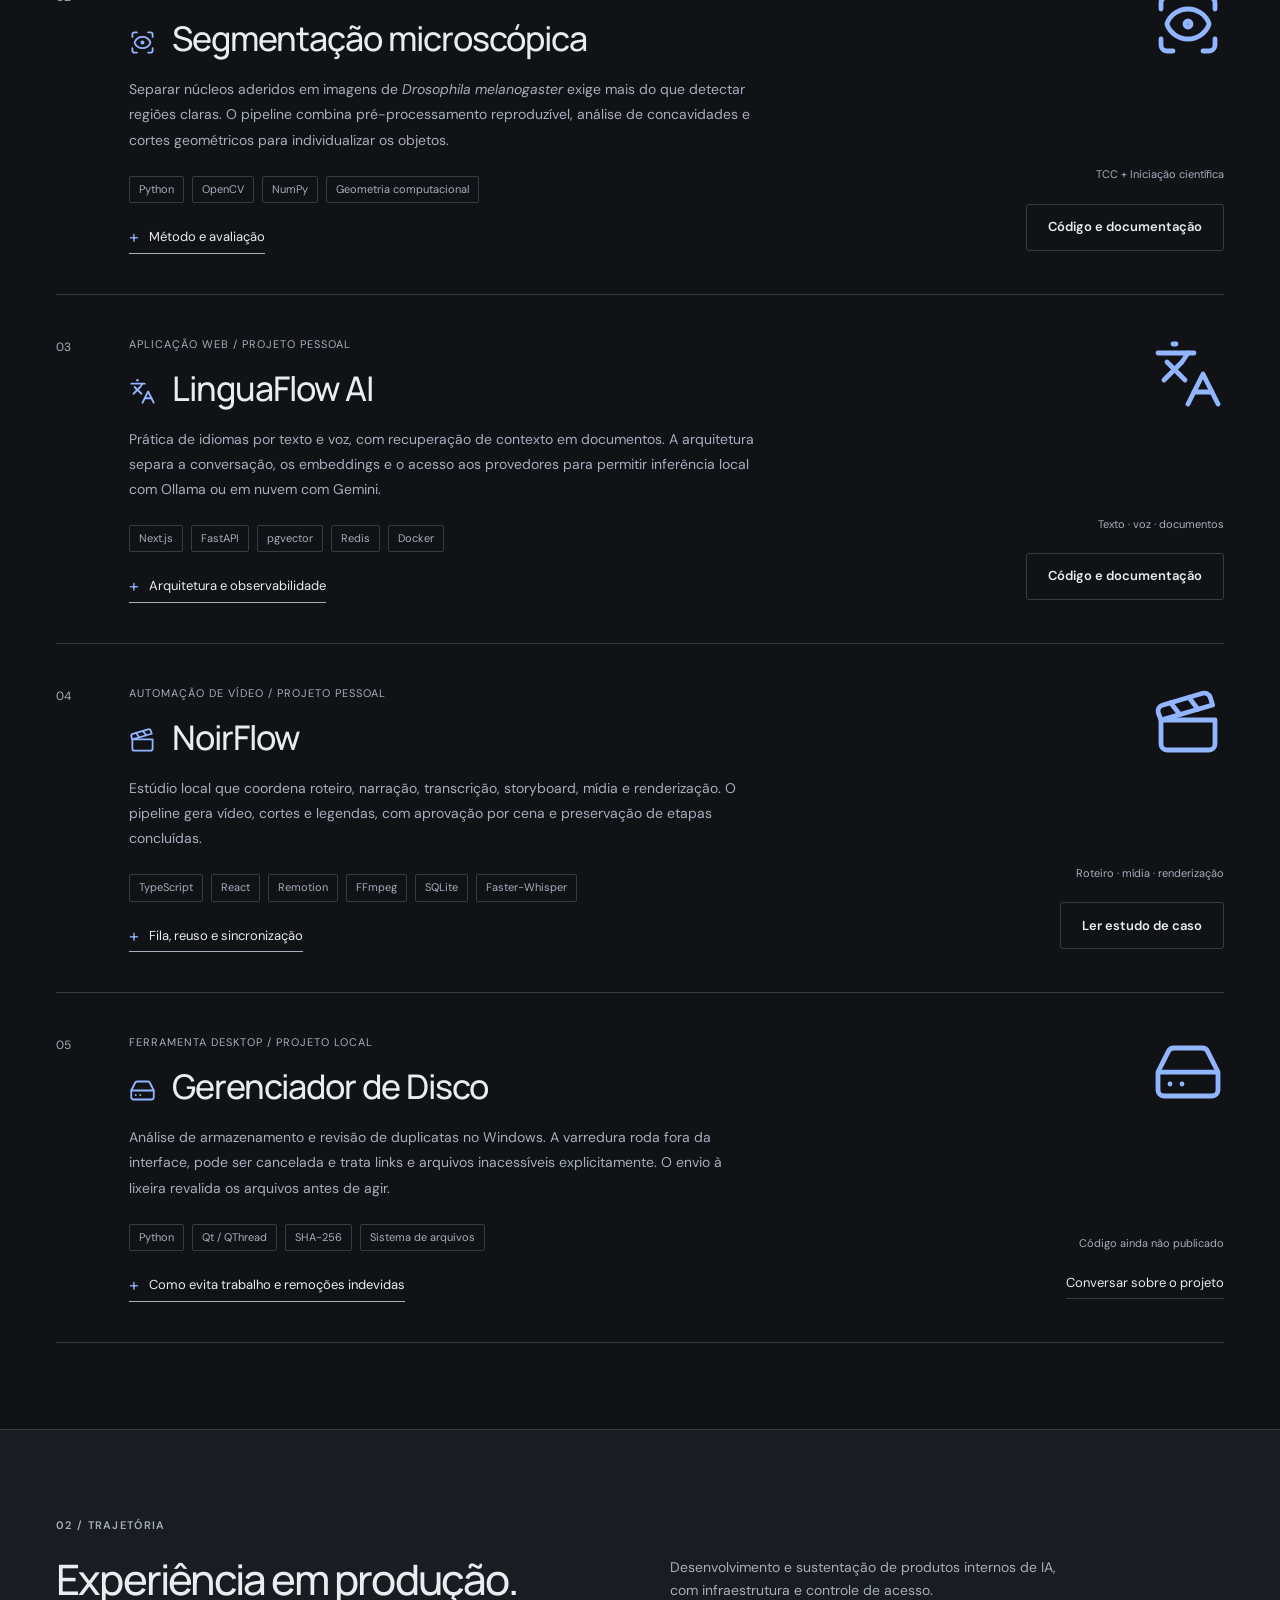
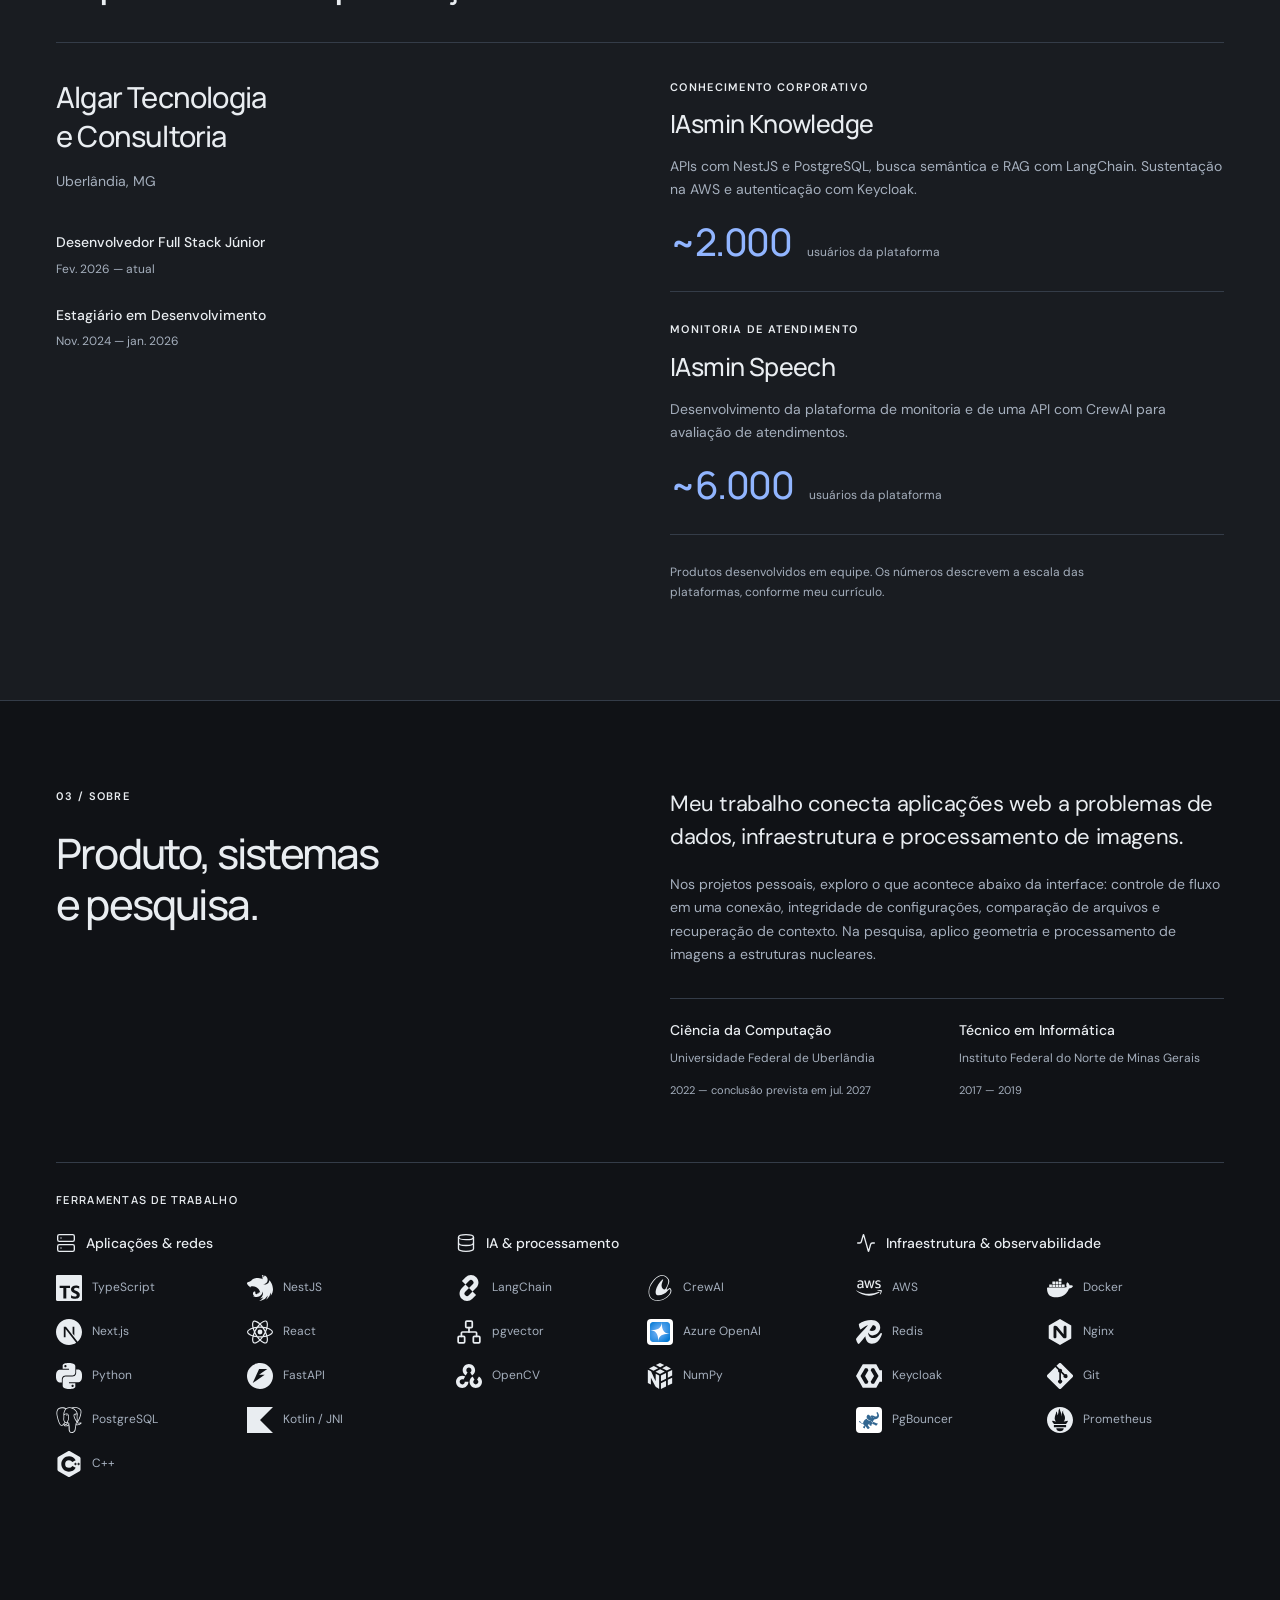
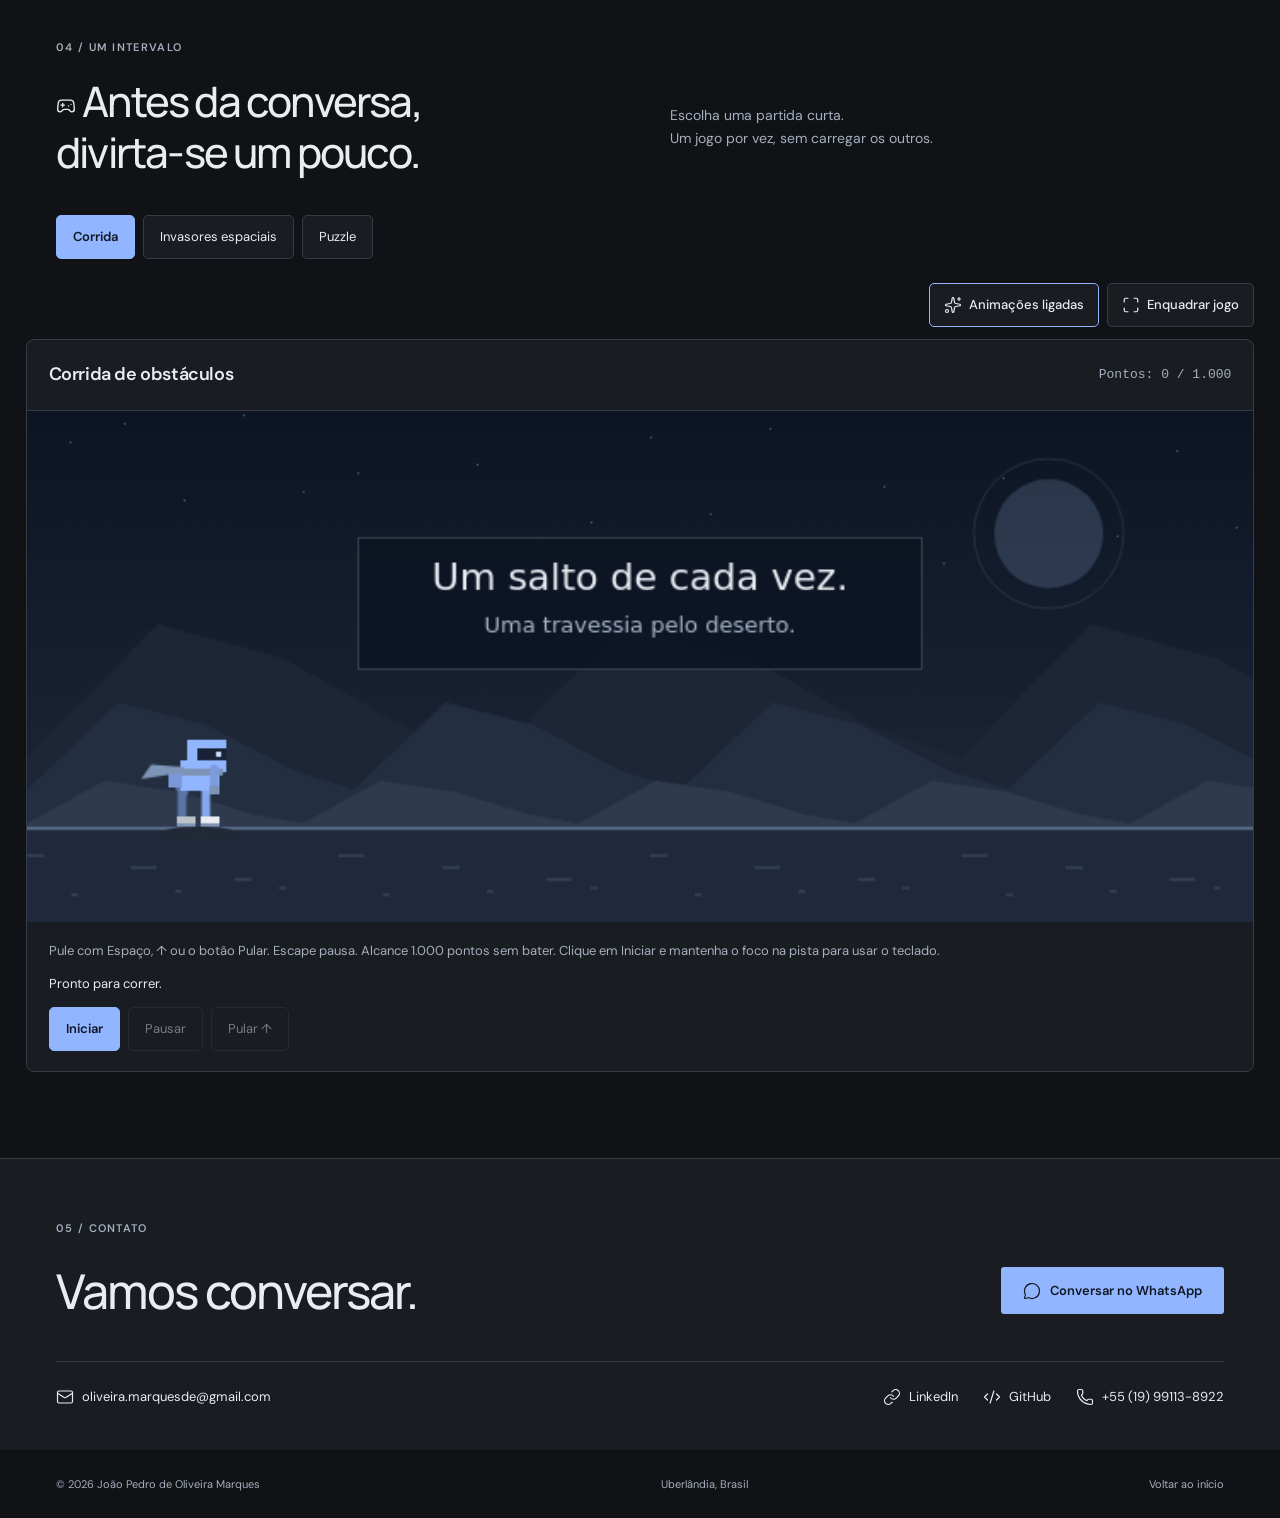
==== commit 847c5491: "Keep runner gait visible with reduced motion and expose articulated legs" ====
--- a/index.html
+++ b/index.html
@@ -15,7 +15,7 @@
   <link rel="stylesheet" href="styles.css">
   <link rel="stylesheet" href="technologies.css">
   <link rel="stylesheet" href="games/styles.css?v=20260930-3">
-  <script type="module" src="games/arcade.js?v=20260930-3"></script>
+  <script type="module" src="games/arcade.js?v=20260930-4"></script>
 </head>
 <body>
 <a class="skip" href="#principal">Pular para o conteúdo</a>
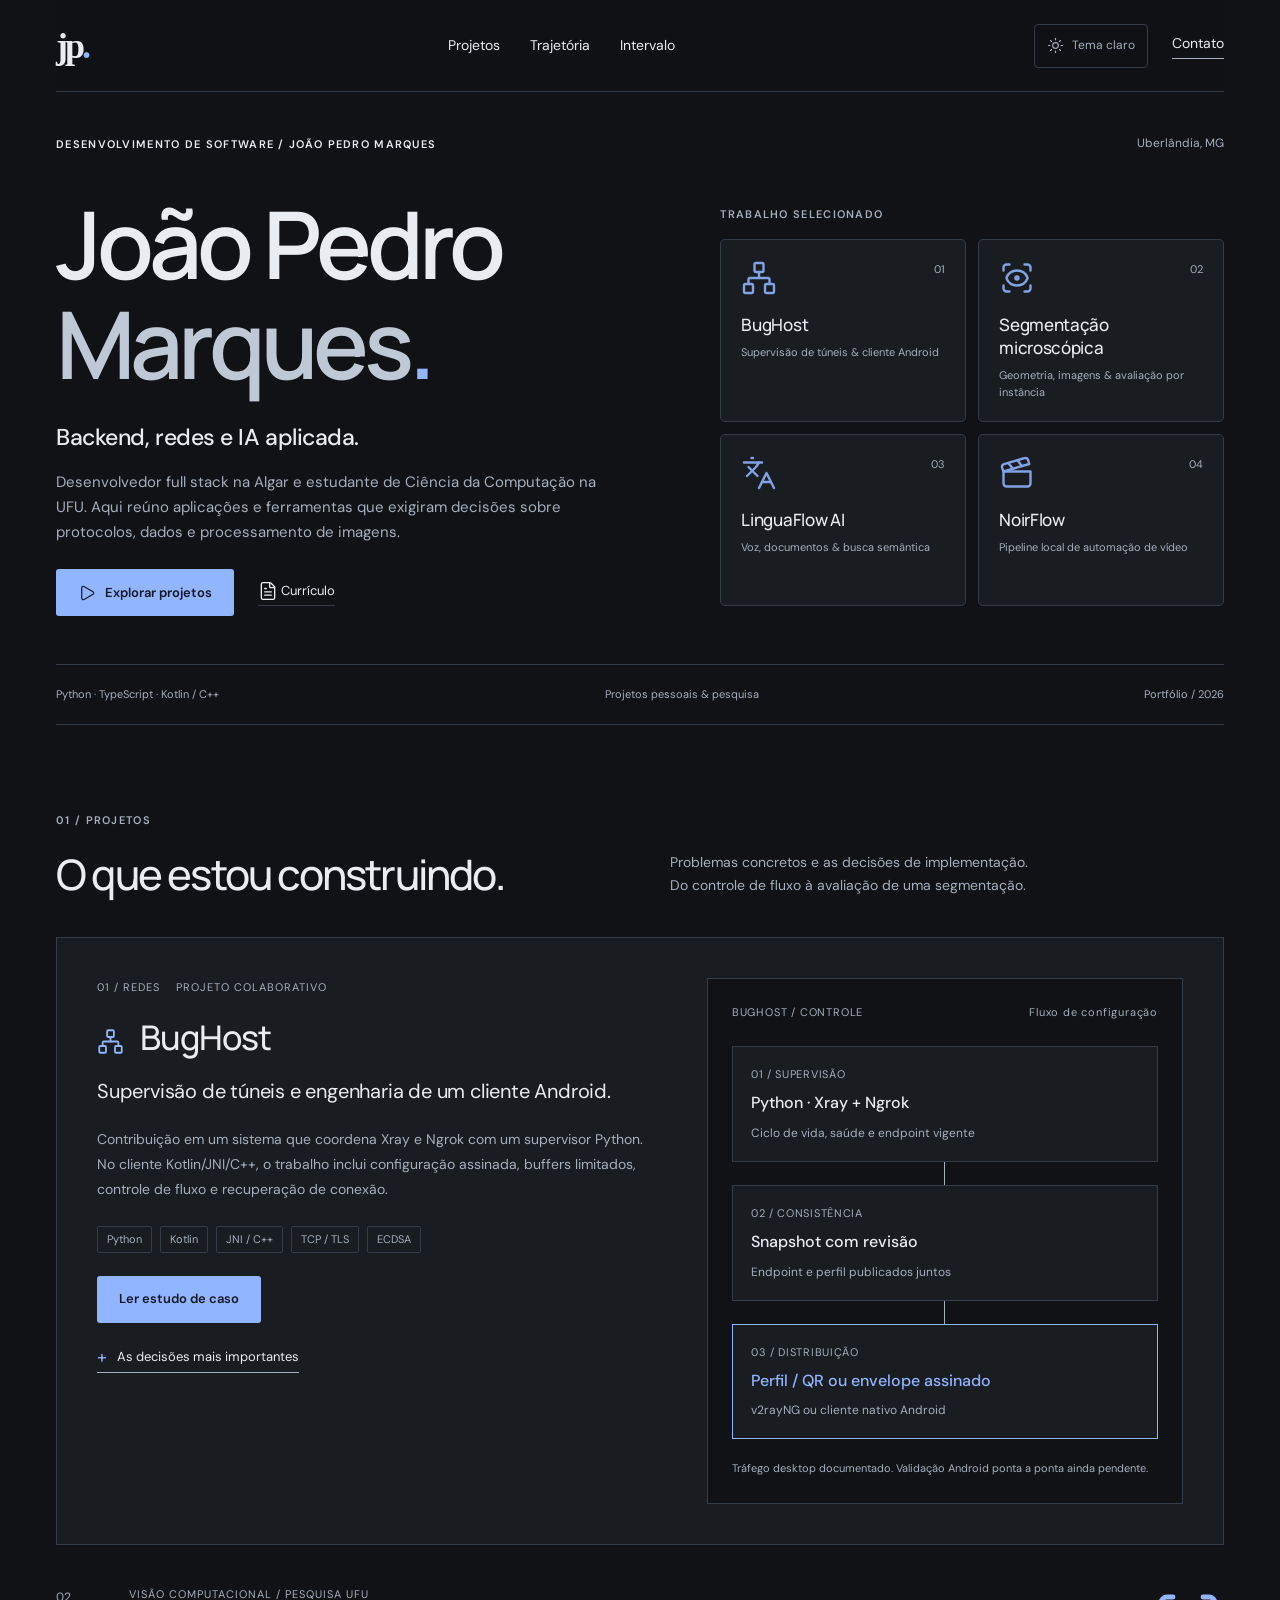
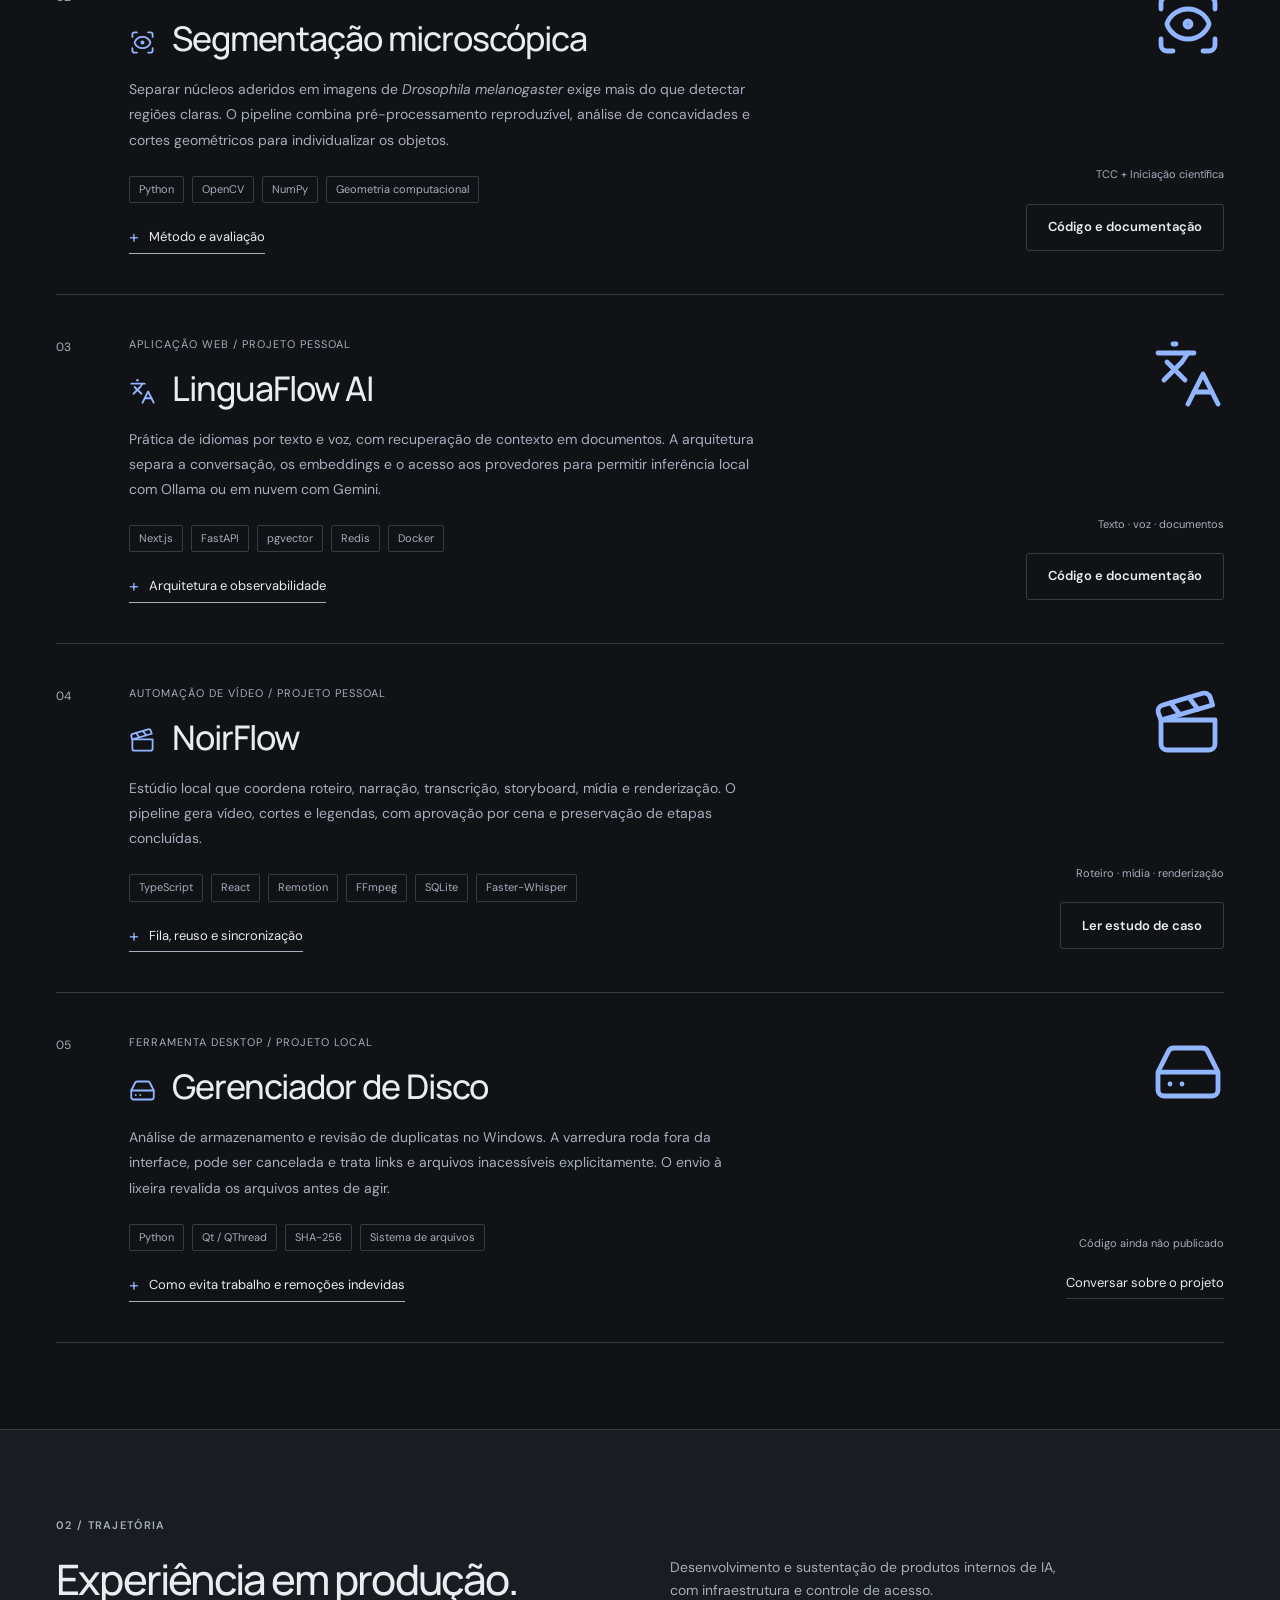
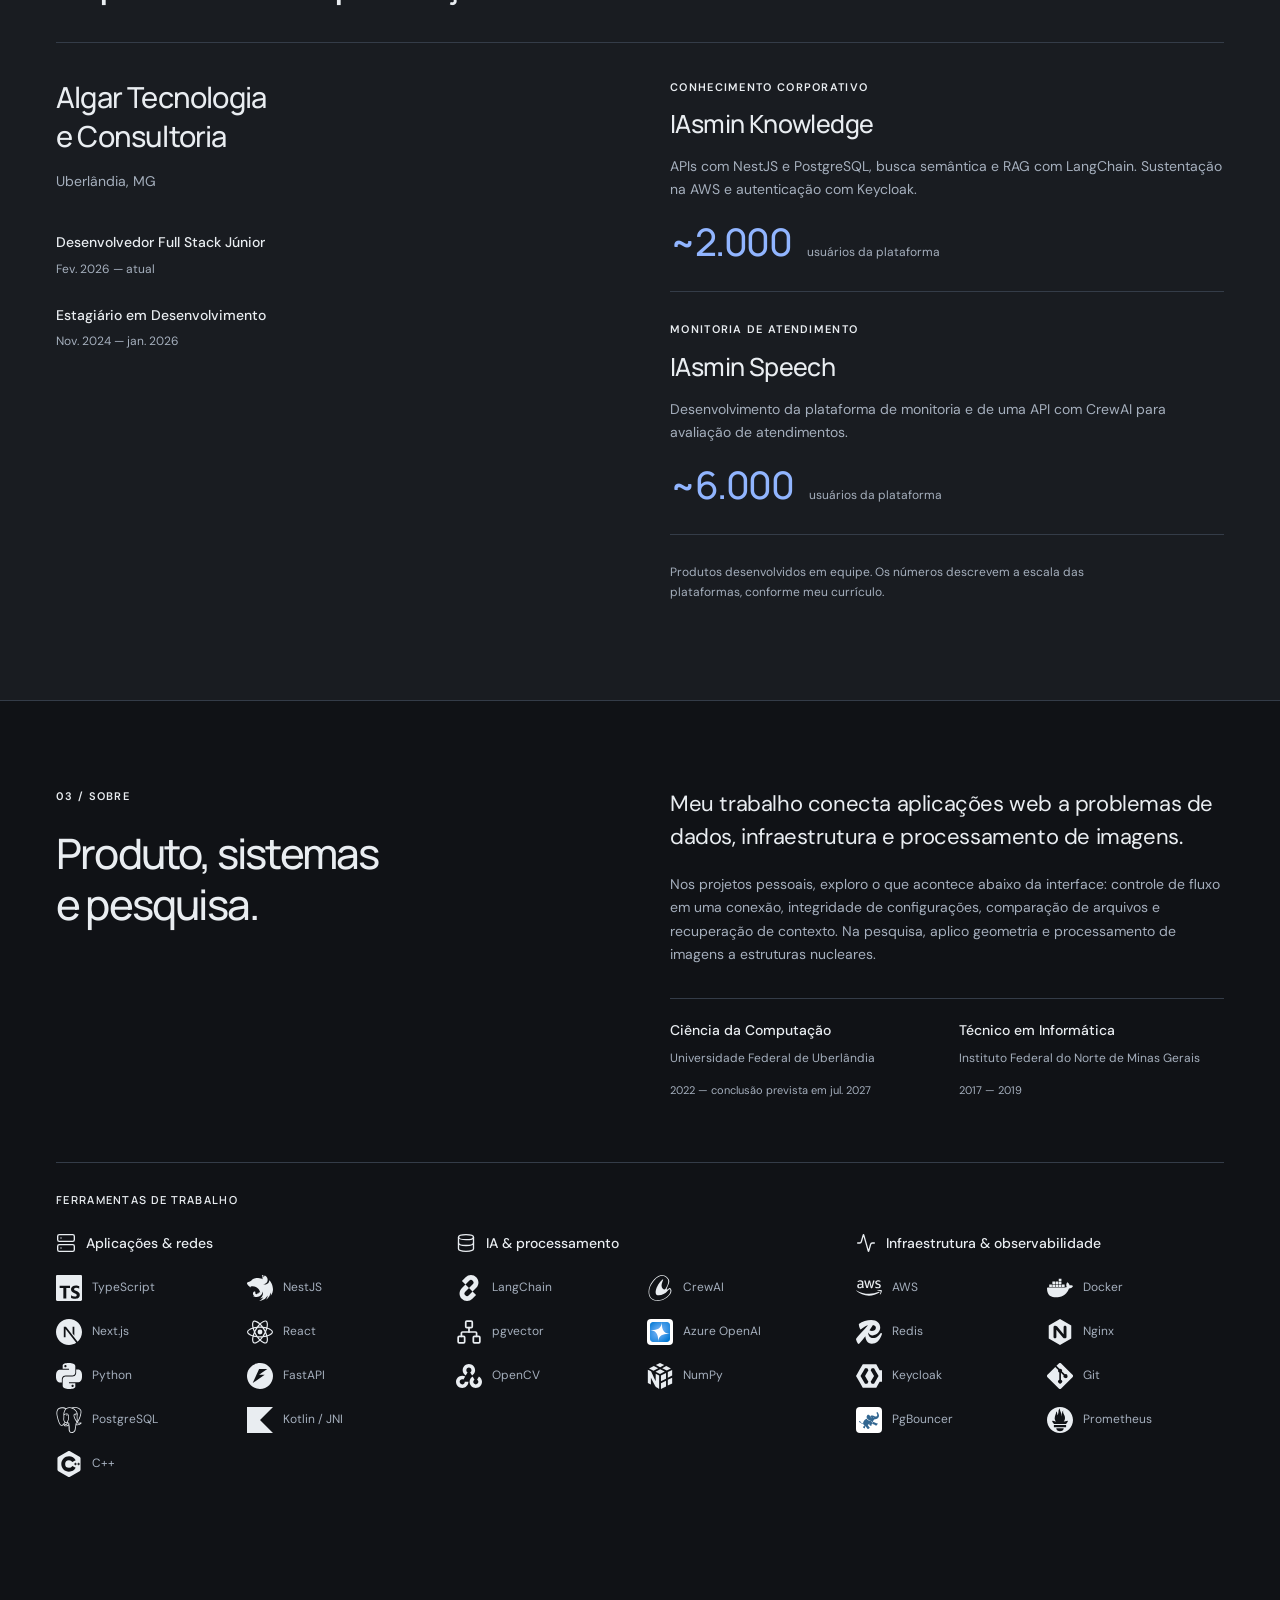
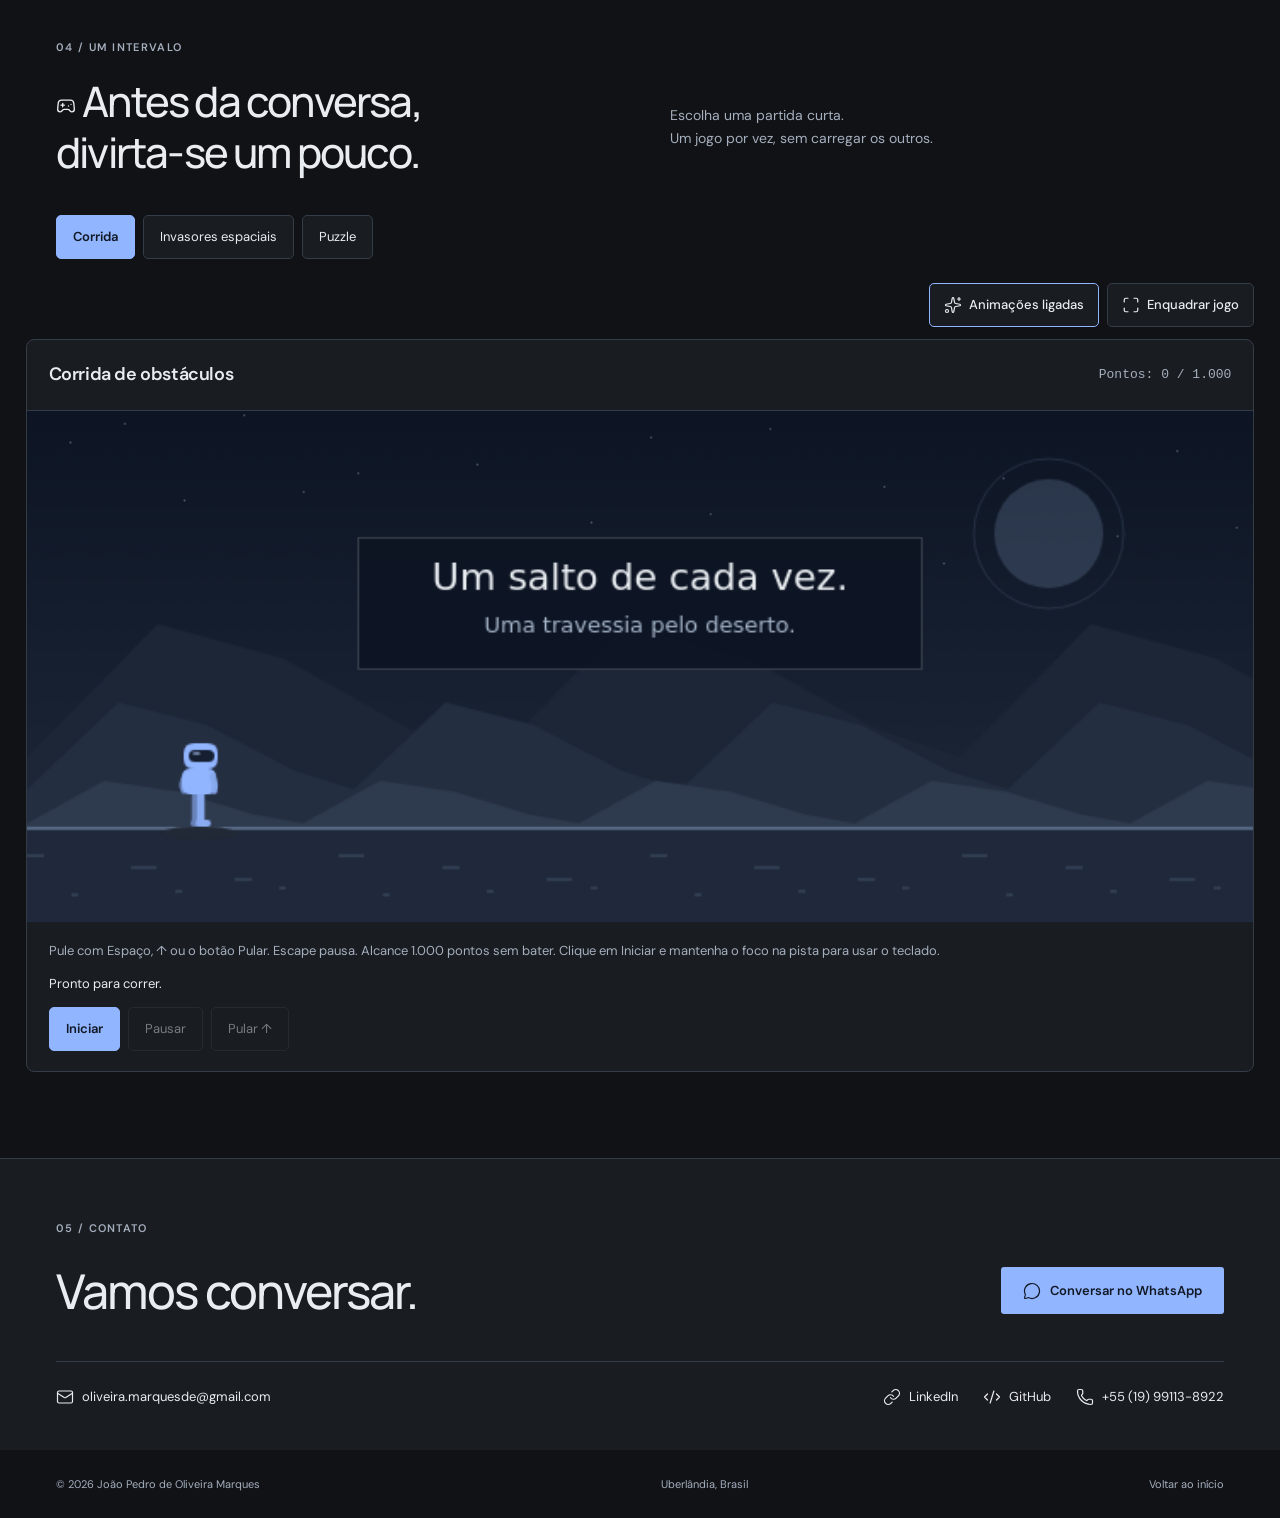
==== commit 49588363: "Simplify runner into rounded robot with smooth restrained gait" ====
--- a/index.html
+++ b/index.html
@@ -15,7 +15,7 @@
   <link rel="stylesheet" href="styles.css">
   <link rel="stylesheet" href="technologies.css">
   <link rel="stylesheet" href="games/styles.css?v=20260930-3">
-  <script type="module" src="games/arcade.js?v=20260930-4"></script>
+  <script type="module" src="games/arcade.js?v=20260930-5"></script>
 </head>
 <body>
 <a class="skip" href="#principal">Pular para o conteúdo</a>
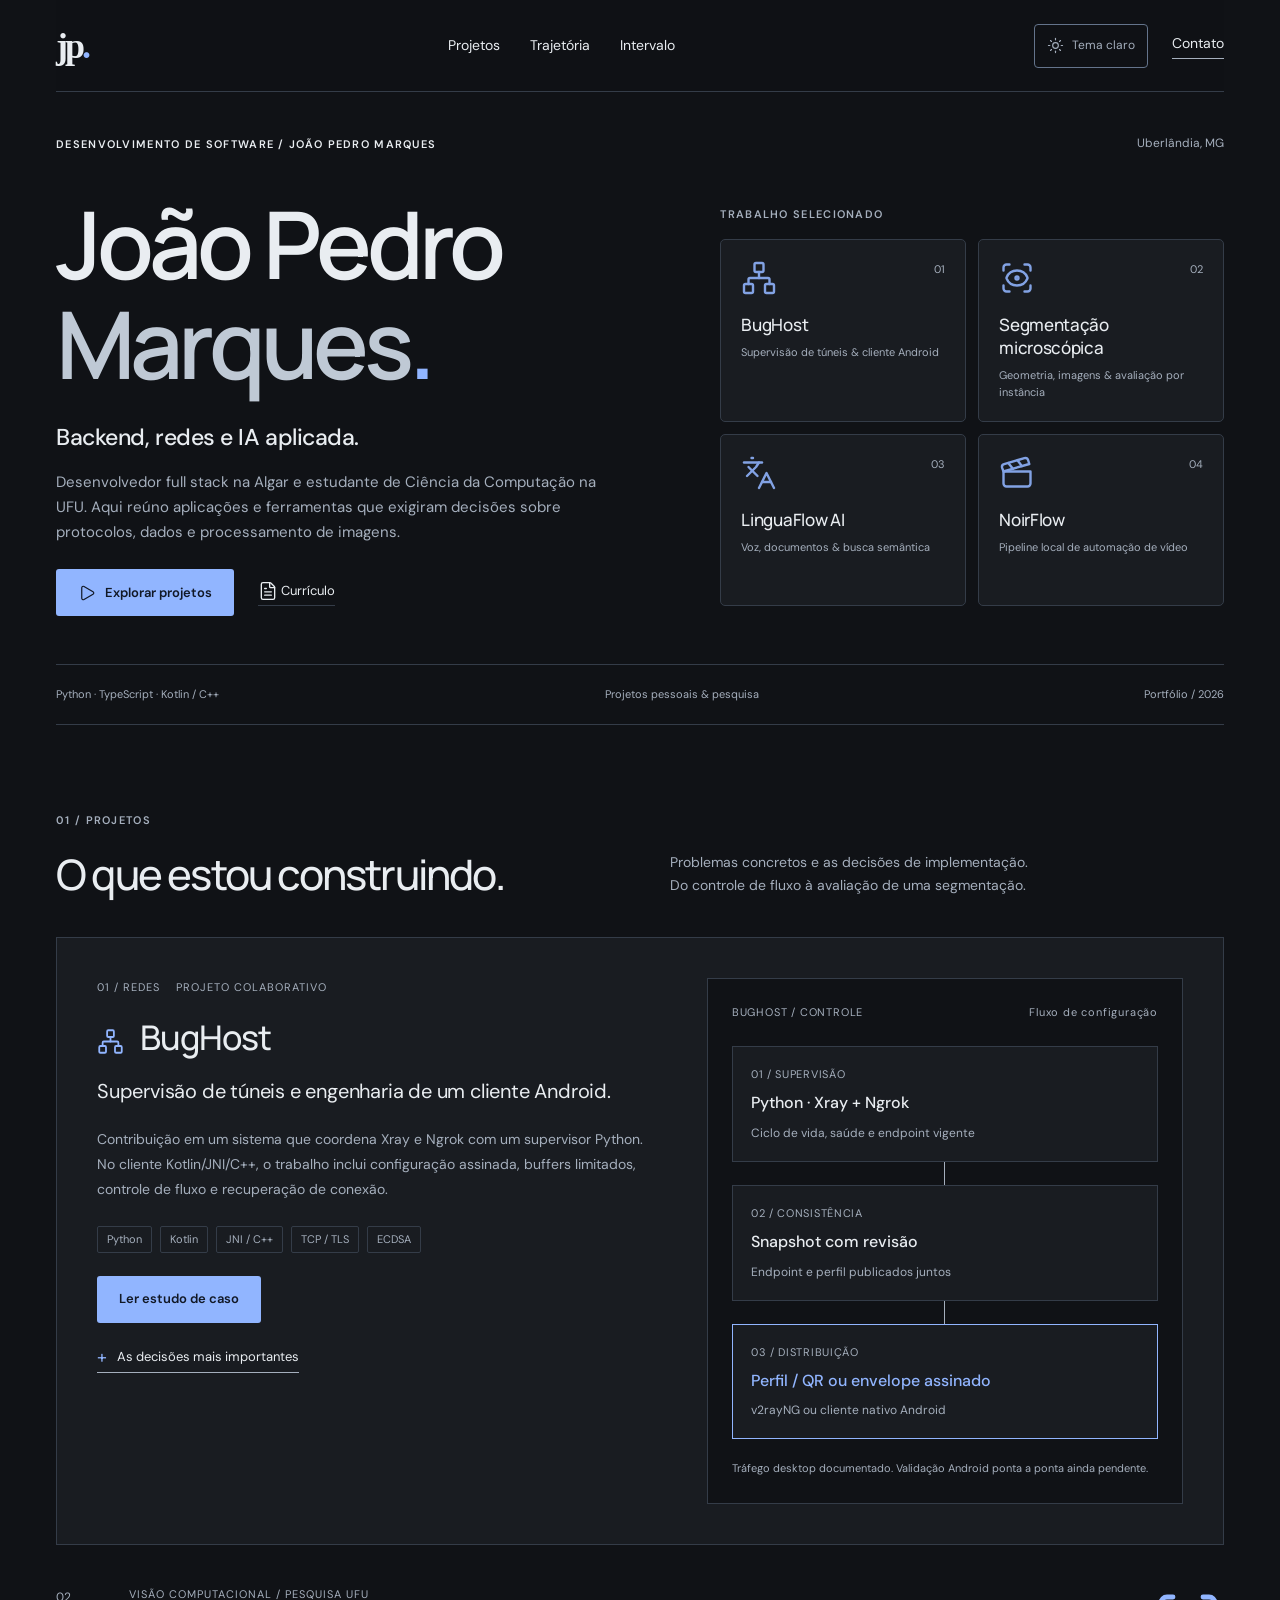
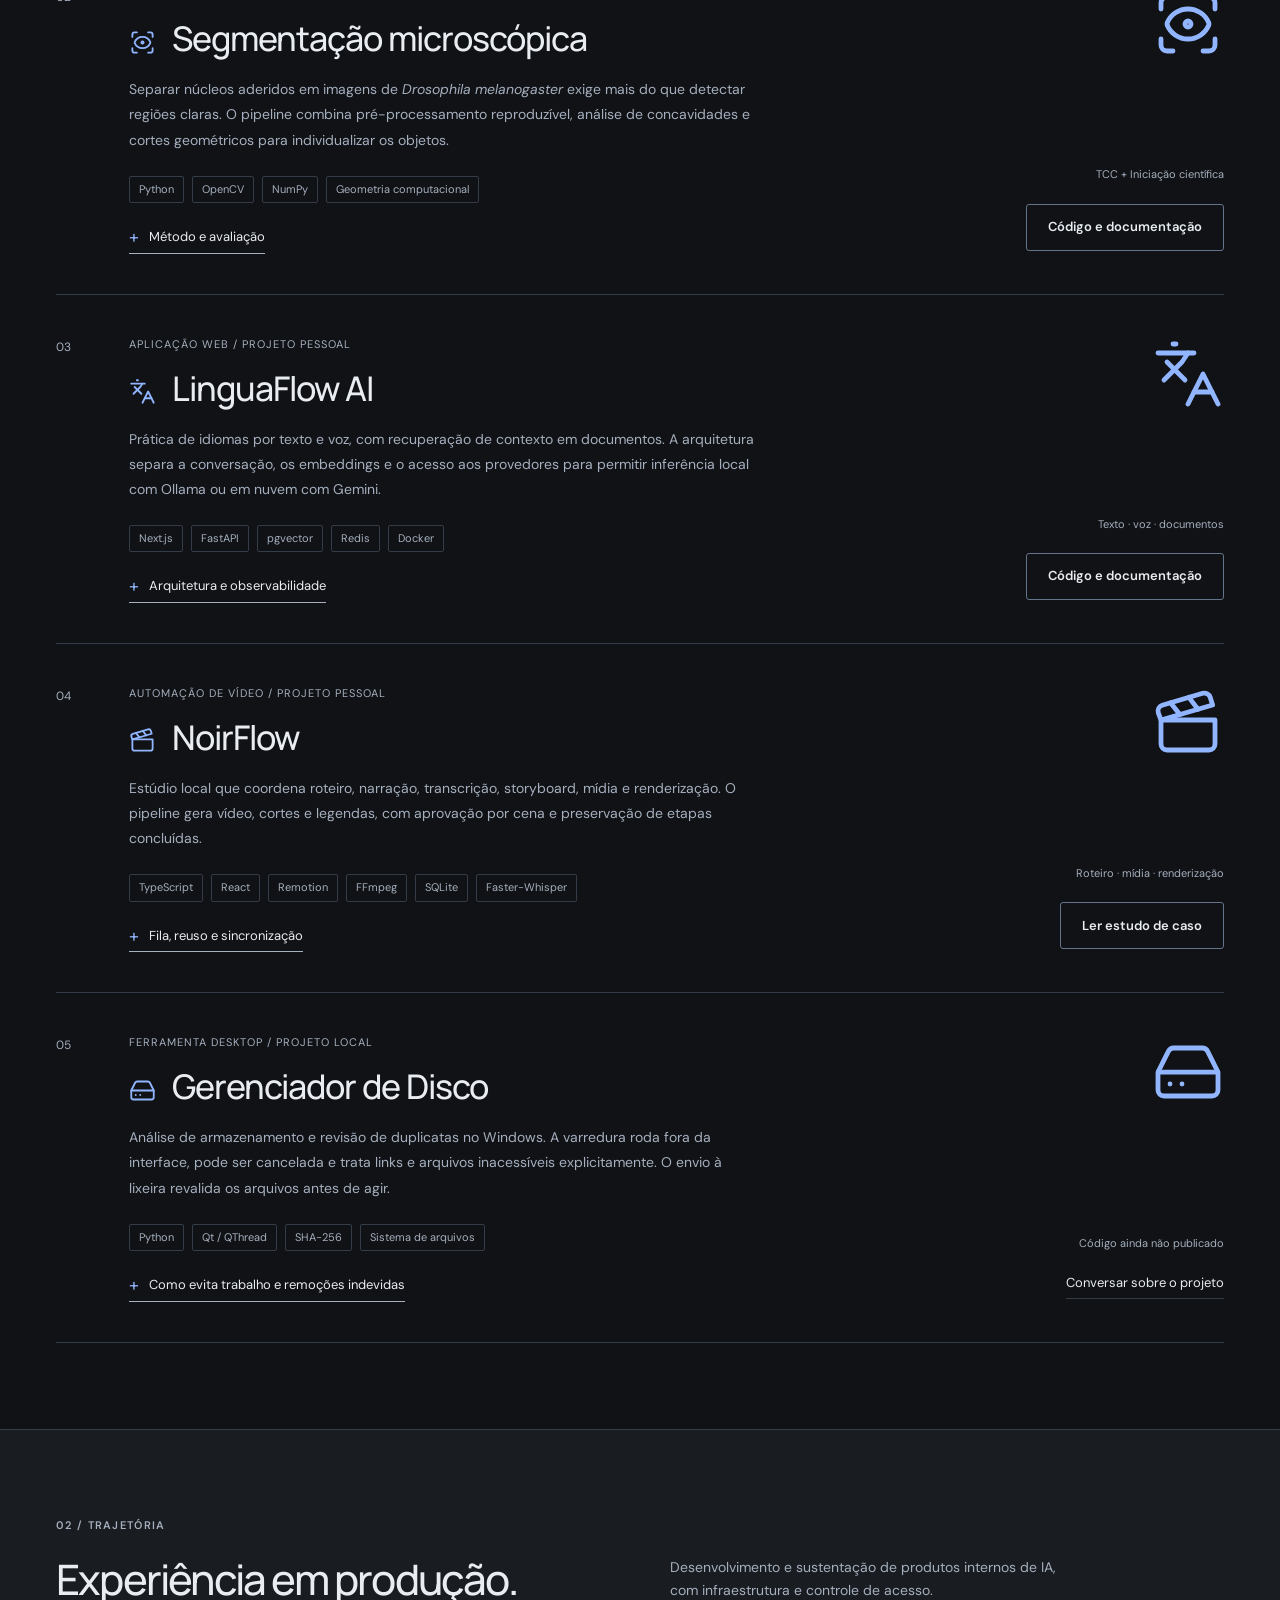
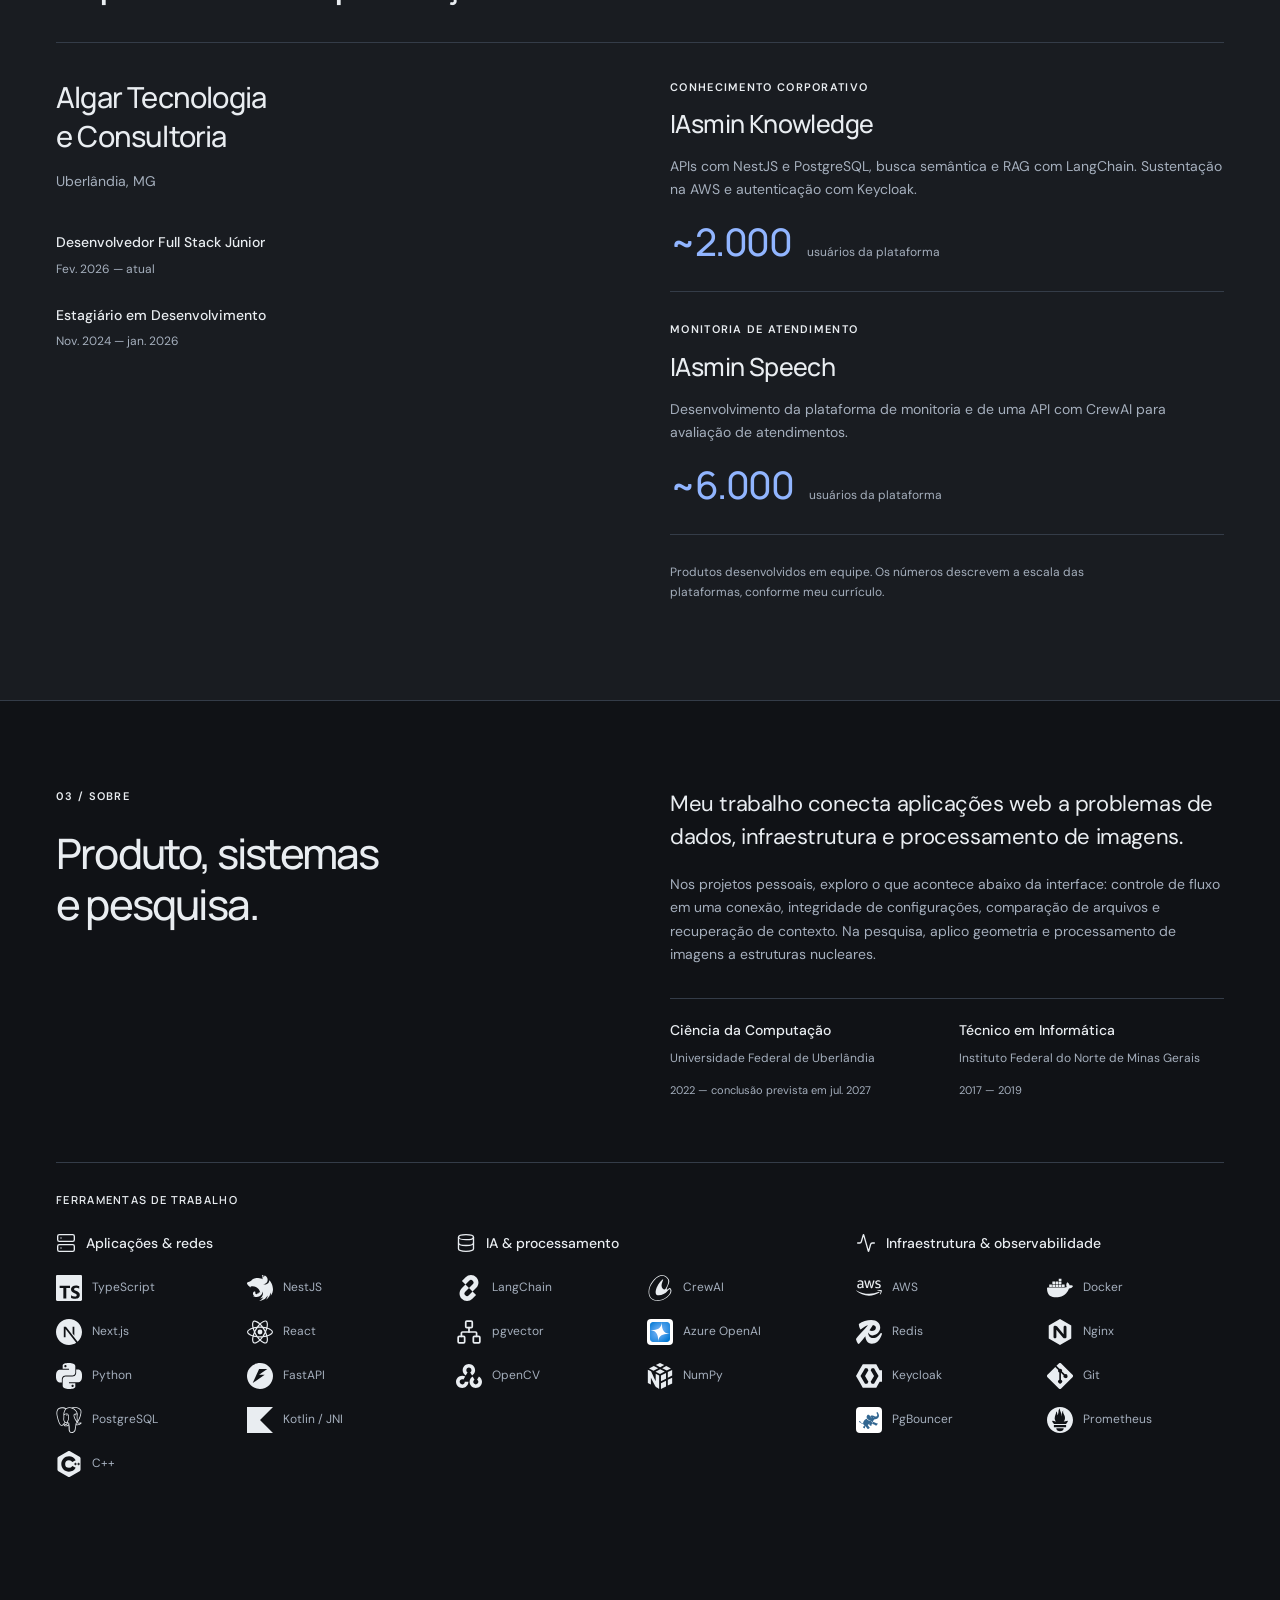
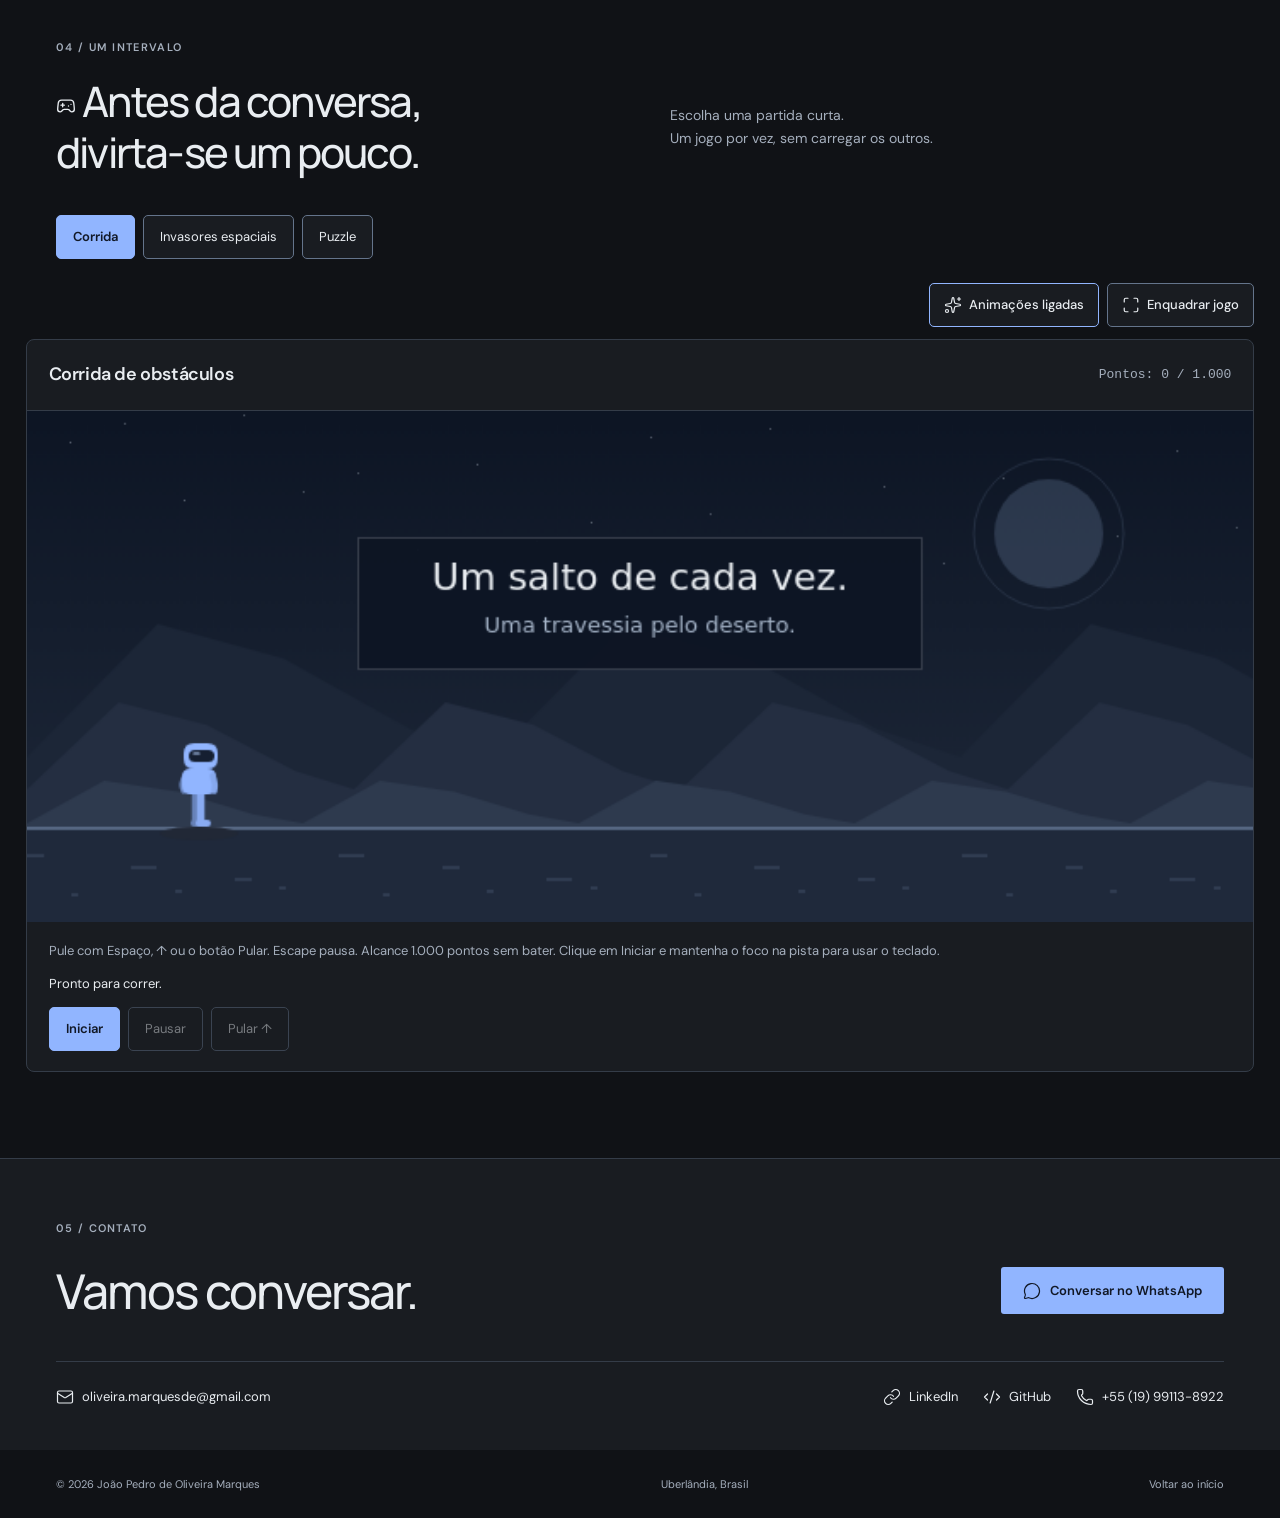
==== commit 811aa35d: "Fix arcade framing and theme contrast after visual QA" ====
--- a/index.html
+++ b/index.html
@@ -11,11 +11,11 @@
   <meta property="og:type" content="website">
   <link rel="icon" type="image/svg+xml" href="data:image/svg+xml,%3Csvg xmlns='http://www.w3.org/2000/svg' viewBox='0 0 64 64'%3E%3Crect width='64' height='64' rx='12' fill='%23191c21'/%3E%3Ctext x='32' y='43' fill='%2391b5ff' text-anchor='middle' font-family='Georgia,serif' font-size='34'%3Ejp%3C/text%3E%3C/svg%3E">
   <script src="theme.js"></script>
-  <script src="navigation.js" defer></script>
-  <link rel="stylesheet" href="styles.css">
+  <script src="navigation.js?v=20260930-6" defer></script>
+  <link rel="stylesheet" href="styles.css?v=20260930-6">
   <link rel="stylesheet" href="technologies.css">
-  <link rel="stylesheet" href="games/styles.css?v=20260930-3">
-  <script type="module" src="games/arcade.js?v=20260930-5"></script>
+  <link rel="stylesheet" href="games/styles.css?v=20260930-6">
+  <script type="module" src="games/arcade.js?v=20260930-6"></script>
 </head>
 <body>
 <a class="skip" href="#principal">Pular para o conteúdo</a>
--- a/styles.css
+++ b/styles.css
@@ -48,4 +48,11 @@
 @media(max-width:1050px){.hero-main{gap:35px}.hero h1{letter-spacing:-4px}.index-item{padding:17px;min-height:172px}.index-item strong{font-size:16px}.index-item>.icon{width:32px;height:32px}.hero-index{gap:10px}.project-visual .icon,.project-visual>img{width:64px;height:64px}}
 @media(max-width:760px){html{scroll-padding-top:100px}.hero-main{grid-template-columns:1fr;gap:30px}.hero h1{letter-spacing:-3.5px}.hero-index{gap:10px}.index-item{min-height:166px;padding:18px;gap:15px 10px}.index-item strong{font-size:17px}.project-visual{align-items:flex-start;margin-bottom:5px}.project-visual .icon,.project-visual>img{width:64px;height:64px}.header{padding-block:15px}.header nav{flex-shrink:0}.header-actions{flex-shrink:0}.theme-toggle{white-space:nowrap}}
 @media(max-width:420px){.header{gap:9px}.header nav{gap:9px}.header .wordmark{font-size:30px}.theme-toggle{padding-inline:5px;font-size:11px;gap:5px}.theme-toggle svg{width:14px;height:14px}.index-item{min-height:177px;padding:15px 13px}.index-item strong{font-size:15px;letter-spacing:-.25px}.index-item small{font-size:11px}.index-item>.icon{width:32px;height:32px}}
+/* Keep section anchors and case navigation below the actual sticky header. */
+:root{--control-border:#64748b}
+html[data-theme='light']{--control-border:#738196}
+.theme-toggle,.outline{border-color:var(--control-border)}
+html{scroll-padding-top:var(--header-offset,108px)}
+.case-toc{top:var(--header-offset,108px)}
+@media(min-width:761px) and (max-width:900px){.hero-main{grid-template-columns:1fr;gap:32px}.hero h1{font-size:clamp(58px,10.2vw,88px);letter-spacing:-3.5px}}
 @media(prefers-reduced-motion:reduce){html{scroll-behavior:auto}.reveal-ready .reveal{opacity:1;transform:none}*,*::before,*::after{transition:none!important;animation:none!important}.index-item:hover{transform:none}}
--- a/games/styles.css
+++ b/games/styles.css
@@ -6,13 +6,13 @@
   --arcade-canvas-bg:#0d1524;--arcade-canvas-ink:#e9edf1;--arcade-canvas-muted:#a5b4c8;
   --arcade-canvas-grid:#273449;--arcade-player:#91b5ff;--arcade-enemy:#d3a475;
   --arcade-projectile:#c9e0ff;--arcade-obstacle:#7e94b6;--arcade-danger:#e38a90;--arcade-star:#a5afbd;
-  --arcade-tile:#202d42;--arcade-tile-movable:#2e4162;--arcade-tile-border:#7289aa;
+  --arcade-tile:#202d42;--arcade-tile-movable:#2e4162;--arcade-tile-border:#9aacc7;
 }
 html[data-theme='light']{
   --arcade-canvas-bg:#edf3fc;--arcade-canvas-ink:#243042;--arcade-canvas-muted:#596c84;
   --arcade-canvas-grid:#cdd8e8;--arcade-player:#315fb5;--arcade-enemy:#986020;
   --arcade-projectile:#183f8a;--arcade-obstacle:#536b91;--arcade-danger:#b12f45;--arcade-star:#60748f;
-  --arcade-tile:#e3eaf5;--arcade-tile-movable:#d2dff5;--arcade-tile-border:#7185a5;
+  --arcade-tile:#e3eaf5;--arcade-tile-movable:#d2dff5;--arcade-tile-border:#5f7493;
 }
 /* Let the games use the section width, with smaller gutters on compact screens. */
 .arcade-section.wrap{--arcade-gutter:clamp(24px,4vw,64px);--arcade-copy-gutter:112px;width:min(1280px,calc(100% - var(--arcade-gutter)))}
@@ -34,6 +34,7 @@
 .arcade-controls{display:flex;flex-wrap:wrap;align-items:center;gap:8px;padding:0 22px 20px}
 .arcade-game button:disabled{opacity:.45;cursor:default}
 .arcade-game button:focus-visible,.arcade-switcher button:focus-visible,.arcade-loading button:focus-visible{outline:2px solid var(--arcade-accent);outline-offset:4px}
+.arcade-game button:not(.arcade-primary):not([data-tile]),.arcade-switcher button:not([aria-pressed=true]),.arcade-loading button{border-color:var(--control-border)}
 .arcade-game button:hover:enabled,.arcade-switcher button:hover,.arcade-loading button:hover{border-color:var(--arcade-accent)}
 .arcade-touch-control{user-select:none;-webkit-user-select:none;touch-action:none!important}
 .arcade-motion-note{font-size:12px!important;color:var(--arcade-muted)!important;line-height:1.7;margin:0!important;padding:0 22px 18px}
@@ -52,16 +53,26 @@
 @media(max-width:500px){.arcade-game-head{padding:16px}.arcade-instructions{padding:16px 16px 0}.arcade-status{padding:10px 16px}.arcade-controls{padding:0 16px 16px}.arcade-controls button{flex:1;padding:10px}.arcade-motion-note{padding:0 16px 16px}.arcade-puzzle-scene{padding:24px 16px}}
 
 /* The fit view is a dialog in the viewport; its playfield uses the remaining space. */
+@media(max-width:500px){
+ .arcade-controls:has([data-control]){display:grid;grid-template-columns:repeat(6,minmax(0,1fr))}
+ .arcade-controls:has([data-control]) button{min-width:0}
+ .arcade-controls:has([data-control]) button:nth-child(-n+2){grid-column:span 3}
+ .arcade-controls:has([data-control]) button:nth-child(n+3){grid-column:span 2}
+}
 .arcade-frame{width:100%;min-width:0}
+.arcade-game-info{display:flow-root;flex:none;min-width:0}
+.arcade-help{display:none}
 .arcade-settings{display:flex;justify-content:flex-end;align-items:center;flex-wrap:wrap;gap:8px;margin:0 0 12px}
 .arcade-settings button{appearance:none;display:inline-flex;justify-content:center;align-items:center;gap:7px;min-height:44px;padding:10px 14px;border:1px solid var(--arcade-border);border-radius:5px;background:var(--arcade-surface);color:var(--arcade-ink);font:500 13px/1.4 var(--sans,Arial,sans-serif);cursor:pointer;touch-action:manipulation}
 .arcade-settings button:hover{border-color:var(--arcade-accent)}
+.arcade-settings button:not([aria-pressed=true]):not(:hover){border-color:var(--control-border)}
 .arcade-settings button:focus-visible{outline:2px solid var(--arcade-accent);outline-offset:3px}
 .arcade-settings button[aria-pressed=true]{border-color:var(--arcade-accent)}
 .arcade-settings .icon{width:18px;height:18px;flex:none}
 body.arcade-fit-open{overflow:hidden}
 .arcade-frame[data-fit=true]{position:fixed;inset:12px;z-index:100;width:calc(100% - 24px);max-width:1280px;height:calc(100vh - 24px);height:calc(100dvh - 24px);margin:0 auto;display:flex;flex-direction:column;gap:10px;padding:12px;overflow:hidden;background:var(--arcade-bg);color:var(--arcade-ink);border:1px solid var(--arcade-border);border-radius:8px;box-shadow:0 0 0 100vmax rgb(0 0 0 / .35)}
 .arcade-frame[data-fit=true] .arcade-settings{flex:none;margin:0}
+.arcade-frame[data-fit=true]{top:50%;bottom:auto;transform:translateY(-50%);height:var(--arcade-fit-height,calc(100dvh - 24px));max-height:calc(100dvh - 24px)}
 .arcade-frame[data-fit=true] #arcade-stage{display:flex;flex-direction:column;flex:1;min-height:0;min-width:0;overflow:auto;overscroll-behavior:contain}
 .arcade-frame[data-fit=true] .arcade-game{display:flex;flex-direction:column;flex:1;width:100%;height:100%;min-height:0}
 .arcade-frame[data-fit=true] .arcade-game-head,.arcade-frame[data-fit=true] .arcade-instructions,.arcade-frame[data-fit=true] .arcade-status,.arcade-frame[data-fit=true] .arcade-controls,.arcade-frame[data-fit=true] .arcade-motion-note,.arcade-frame[data-fit=true] .arcade-puzzle-goal{flex:none}
@@ -109,3 +120,20 @@
  .arcade-frame[data-fit=true] .arcade-puzzle-scene{padding:10px}
 }
 @media(prefers-reduced-motion:reduce){.arcade-game *,.arcade-switcher *{animation:none!important;transition:none!important}}
+/* Short landscape screens give the scene its own column, with reachable controls. */
+@media(min-width:560px) and (max-height:500px){
+ .arcade-frame[data-fit=true] .arcade-game{display:grid;grid-template-columns:minmax(0,1fr) clamp(200px,28vw,240px);grid-template-rows:auto minmax(0,1fr)}
+ .arcade-frame[data-fit=true] .arcade-game-head{grid-column:1/-1;grid-row:1}
+ .arcade-frame[data-fit=true] .arcade-playfield,.arcade-frame[data-fit=true] .arcade-puzzle-scene{grid-column:1;grid-row:2;height:100%;min-width:0}
+ .arcade-frame[data-fit=true] .arcade-game-info{grid-column:2;grid-row:2;overflow:auto;border-left:1px solid var(--arcade-border);overscroll-behavior:contain}
+ .arcade-frame[data-fit=true] .arcade-game-info>.arcade-instructions{display:none}
+ .arcade-frame[data-fit=true] .arcade-help{display:block;margin:4px 12px}
+ .arcade-help summary{cursor:pointer;min-height:40px;padding:8px 10px;border:1px solid var(--control-border);border-radius:4px;font-size:12px;color:var(--arcade-ink)}
+ .arcade-help-copy{font-size:12px;line-height:1.5;color:var(--arcade-muted);margin:10px 0}
+ .arcade-frame[data-fit=true] .arcade-controls{display:grid;grid-template-columns:repeat(2,minmax(0,1fr));padding:0 12px 6px;gap:4px}
+ .arcade-frame[data-fit=true] .arcade-controls button{min-width:0;padding-inline:5px}
+ .arcade-frame[data-fit=true] .arcade-controls:not(:has([data-control])) button:last-child{grid-column:1/-1}
+ .arcade-frame[data-fit=true] .arcade-controls:has([data-control]){grid-template-columns:repeat(6,minmax(0,1fr))}
+ .arcade-frame[data-fit=true] .arcade-controls:has([data-control]) button:nth-child(-n+2){grid-column:span 3}
+ .arcade-frame[data-fit=true] .arcade-controls:has([data-control]) button:nth-child(n+3){grid-column:span 2}
+}
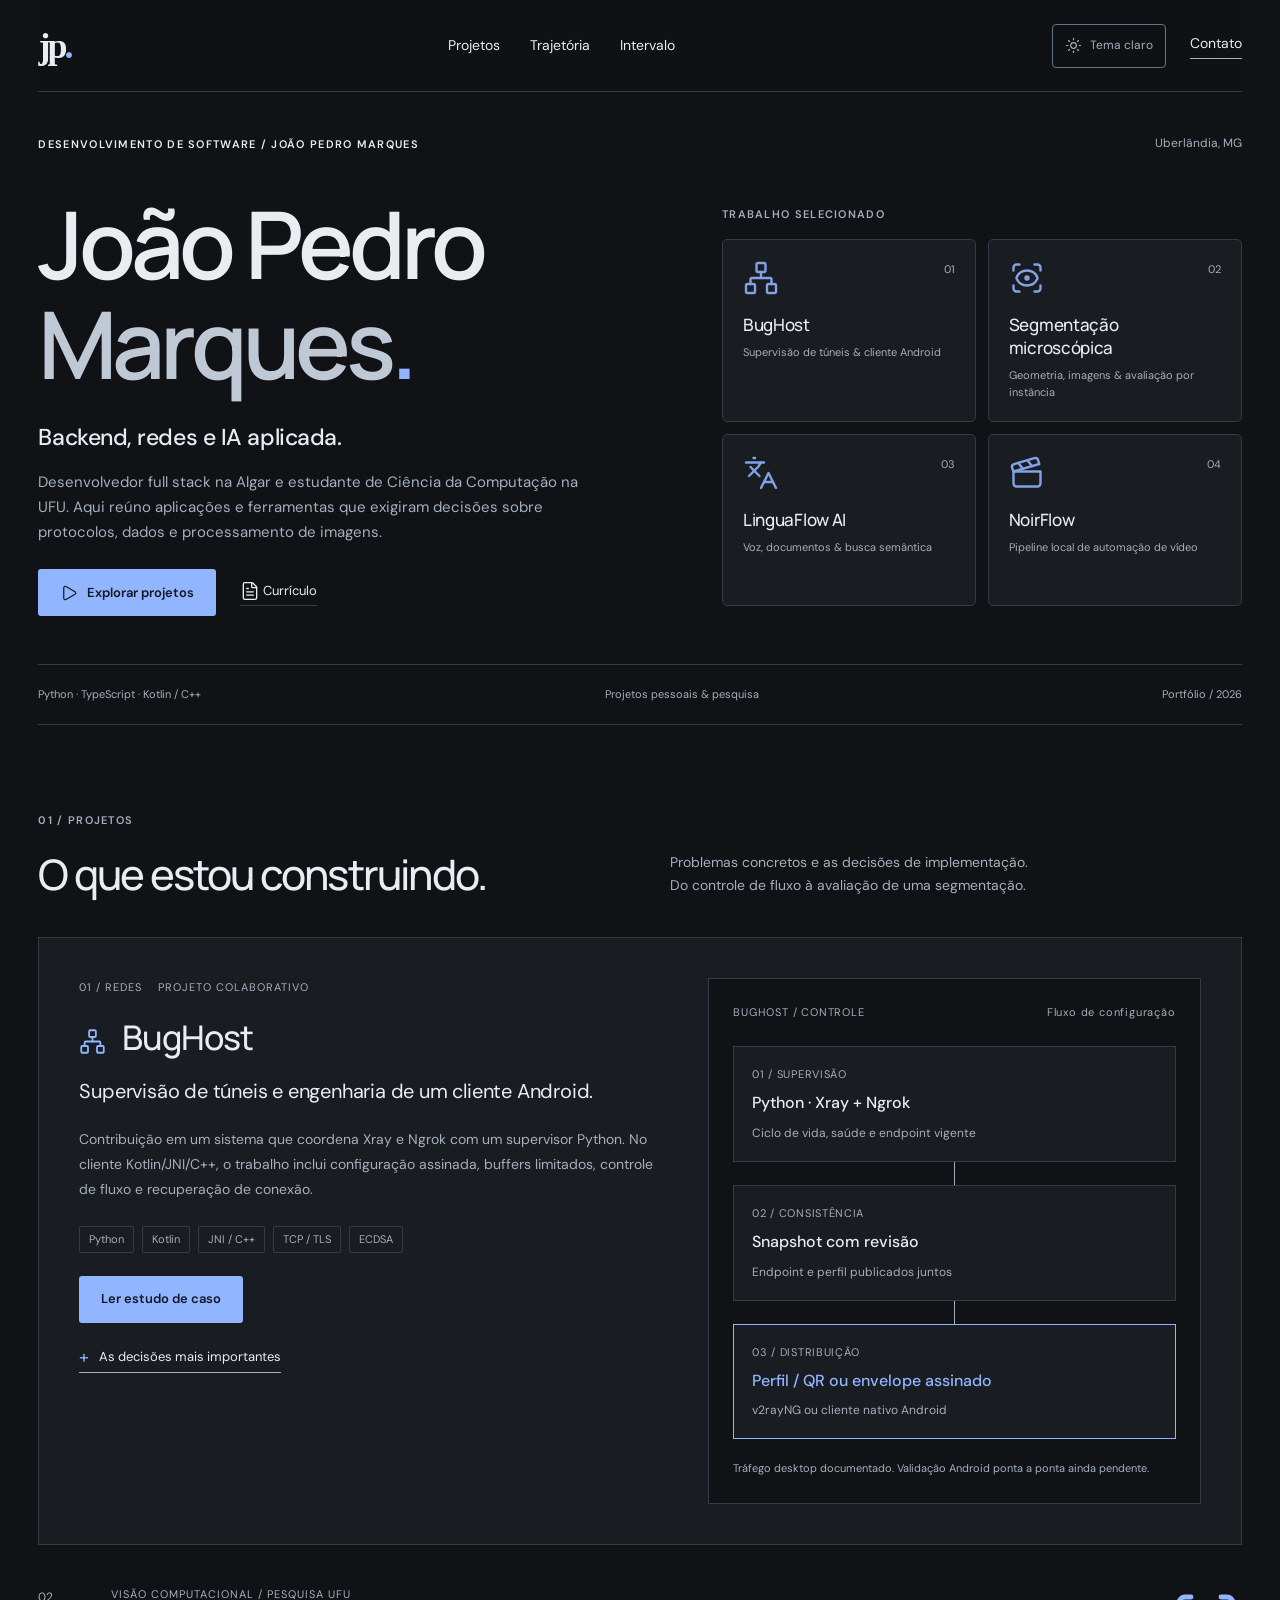
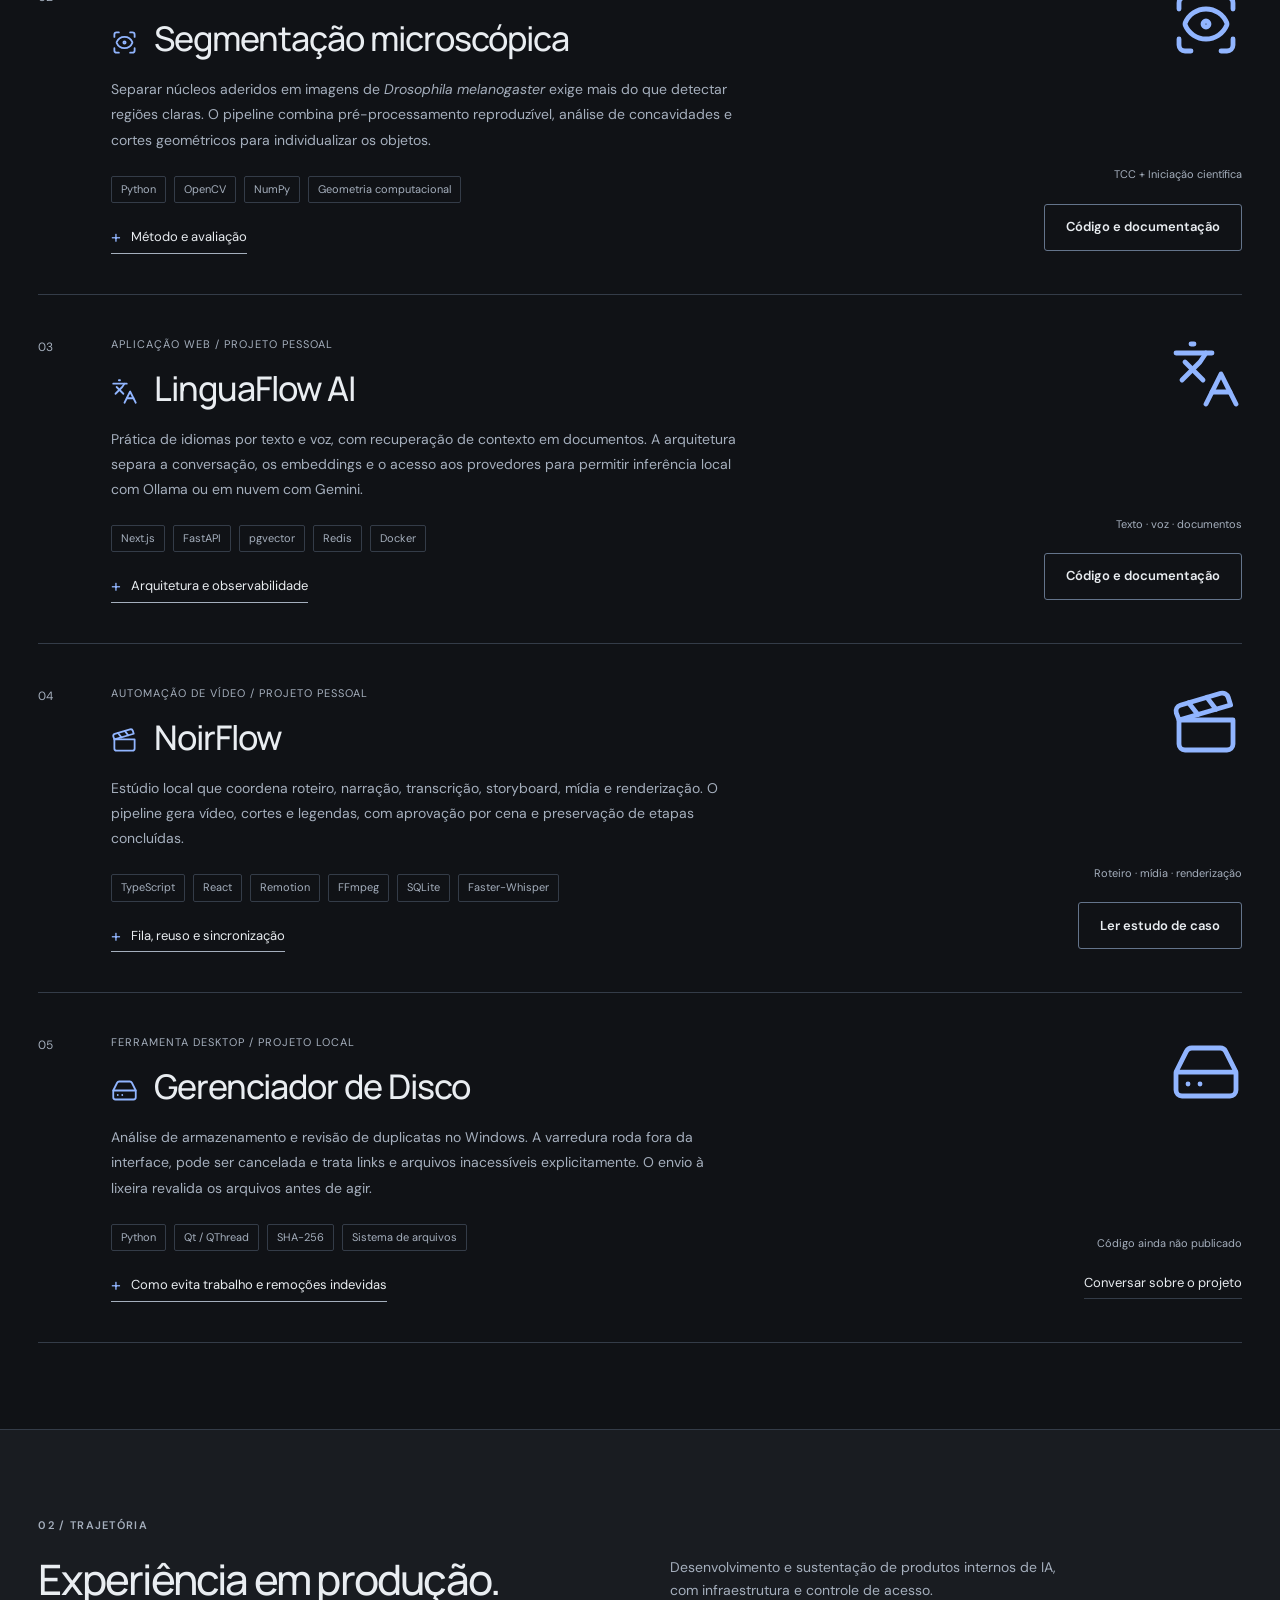
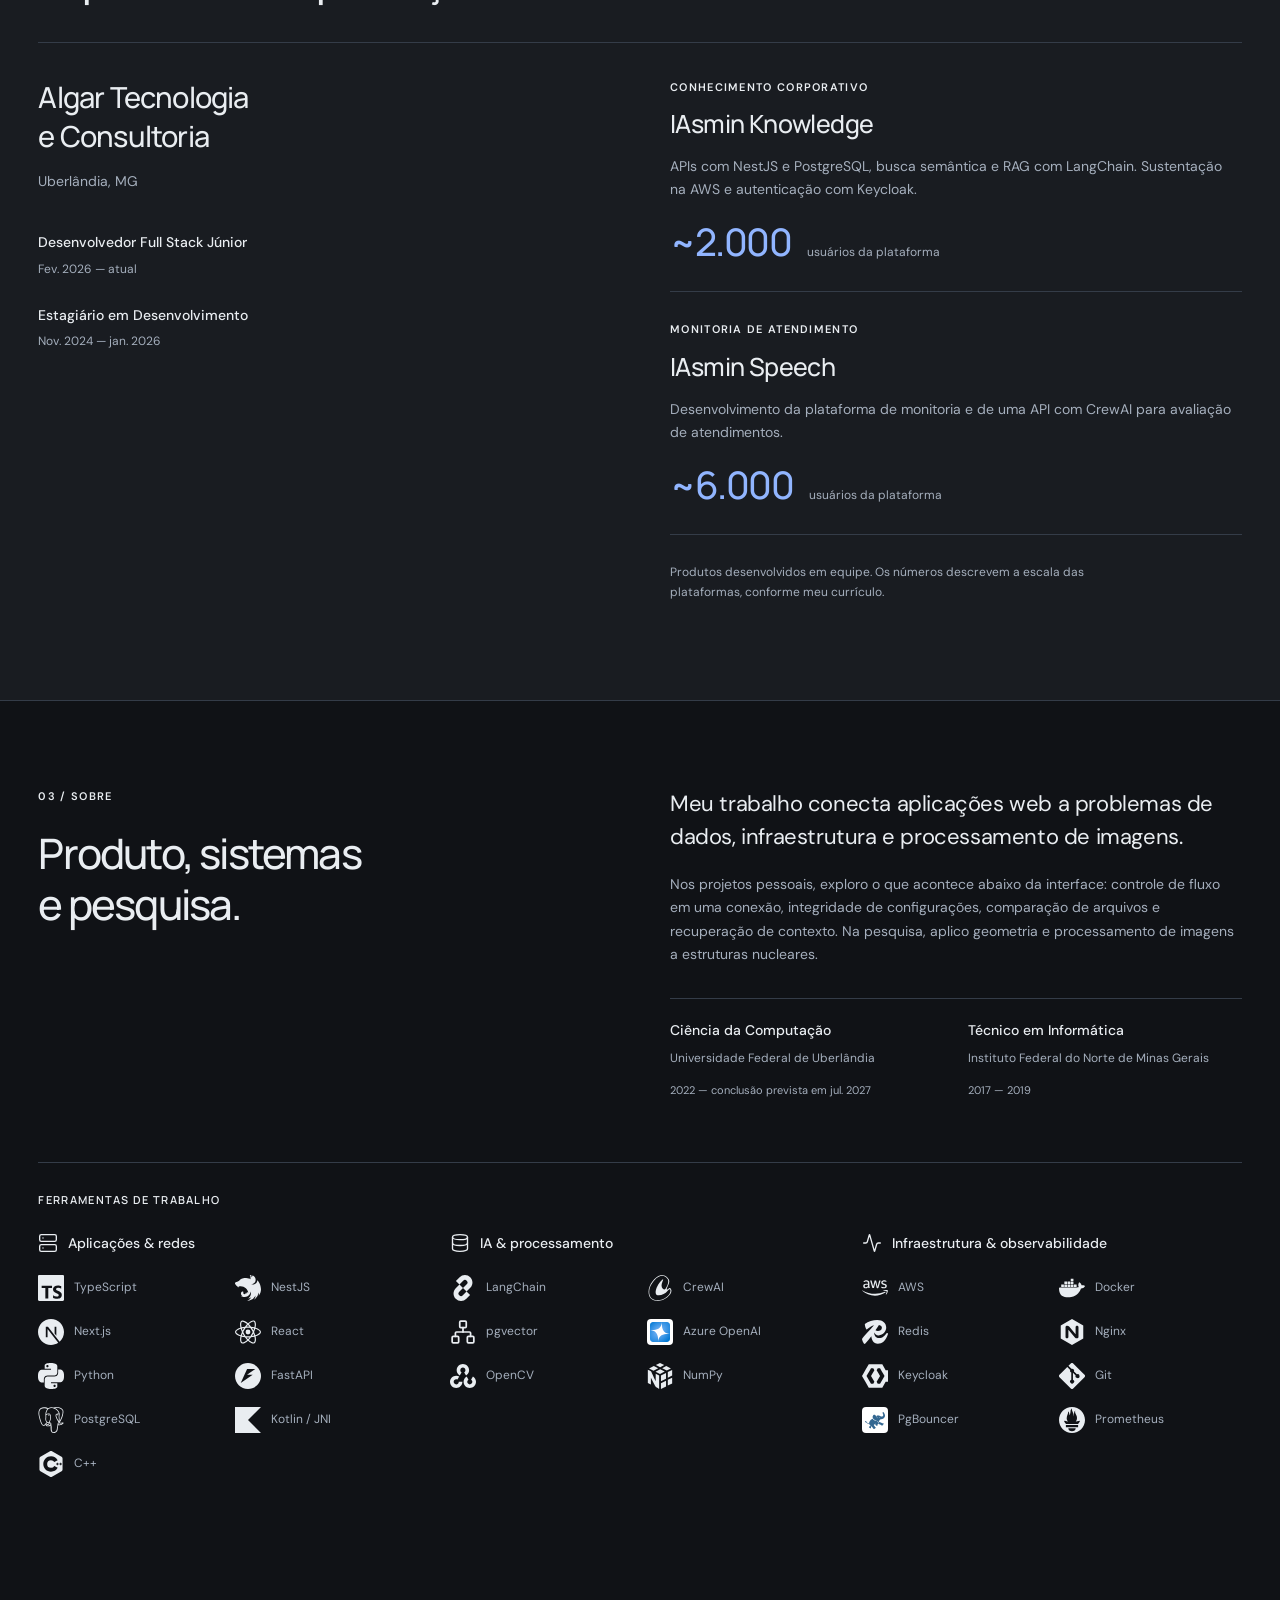
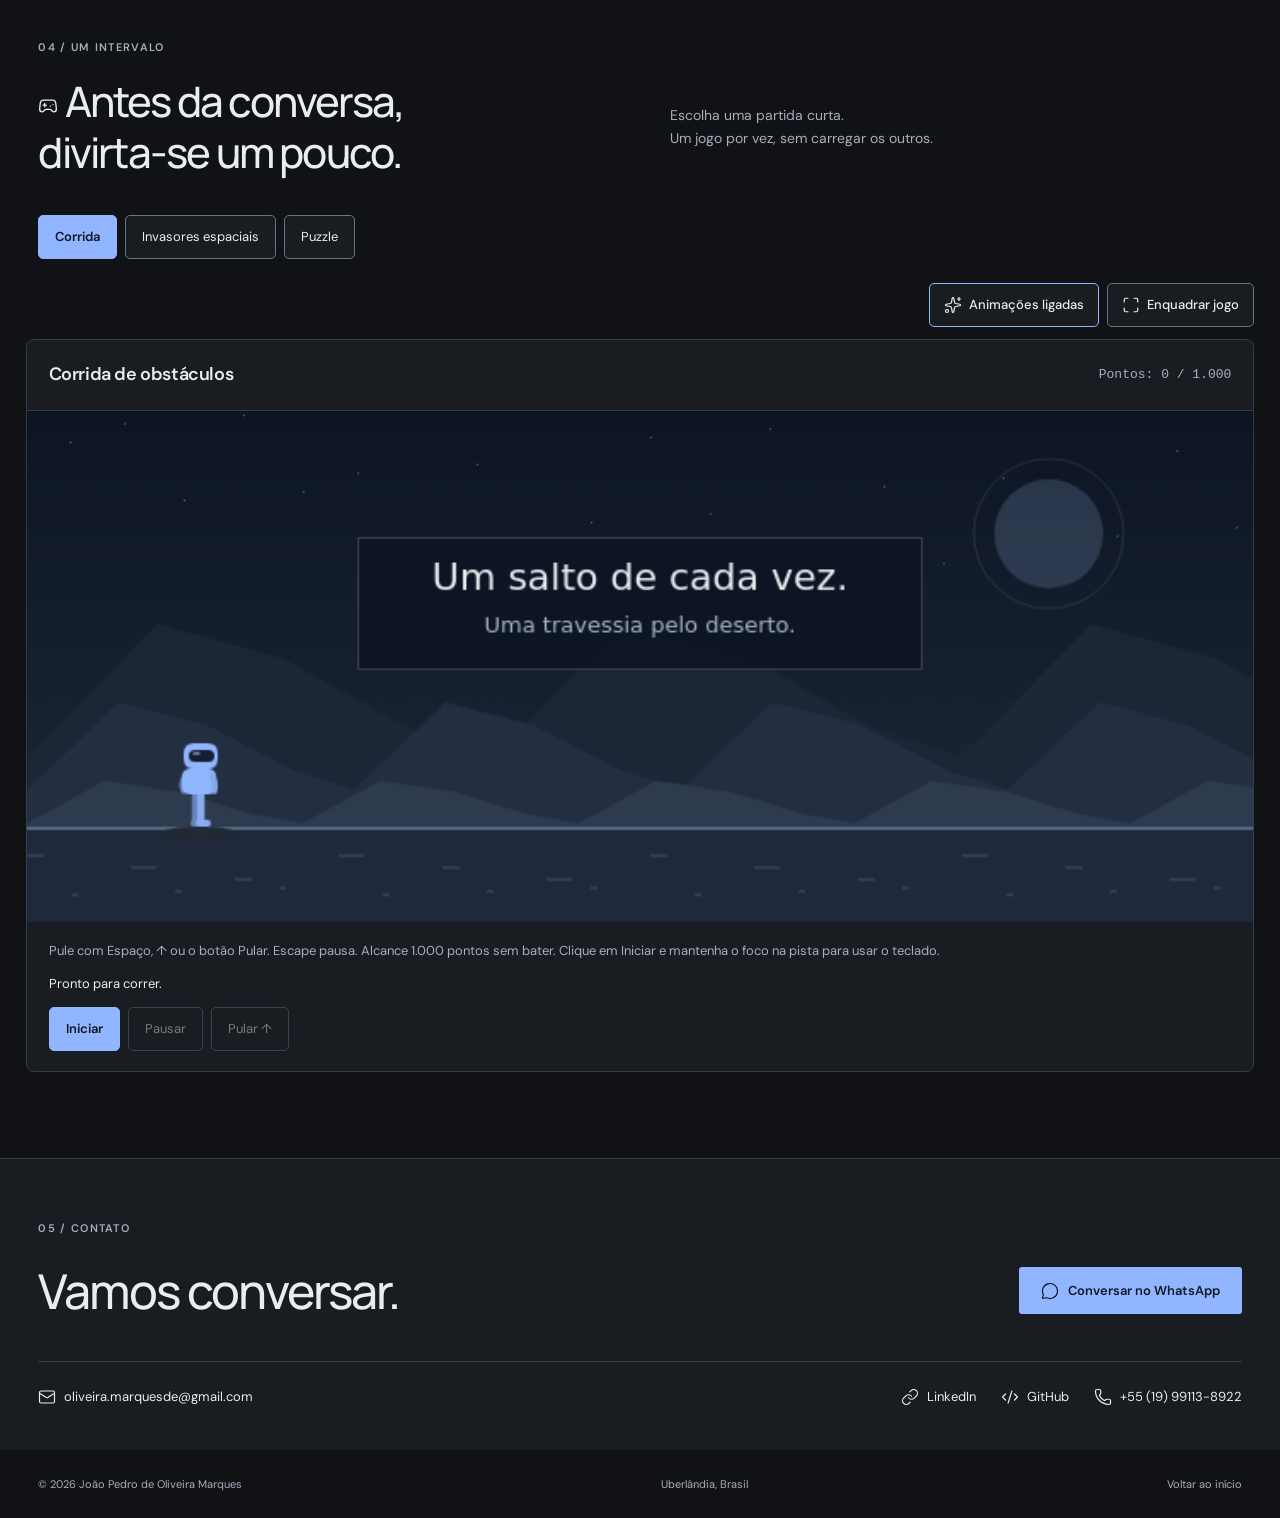
==== commit 29c2d183: "Use fluid page width and reduce arcade side margins" ====
--- a/index.html
+++ b/index.html
@@ -12,10 +12,10 @@
   <link rel="icon" type="image/svg+xml" href="data:image/svg+xml,%3Csvg xmlns='http://www.w3.org/2000/svg' viewBox='0 0 64 64'%3E%3Crect width='64' height='64' rx='12' fill='%23191c21'/%3E%3Ctext x='32' y='43' fill='%2391b5ff' text-anchor='middle' font-family='Georgia,serif' font-size='34'%3Ejp%3C/text%3E%3C/svg%3E">
   <script src="theme.js"></script>
   <script src="navigation.js?v=20260930-6" defer></script>
-  <link rel="stylesheet" href="styles.css?v=20260930-6">
+  <link rel="stylesheet" href="styles.css?v=20260930-8">
   <link rel="stylesheet" href="technologies.css">
-  <link rel="stylesheet" href="games/styles.css?v=20260930-6">
-  <script type="module" src="games/arcade.js?v=20260930-6"></script>
+  <link rel="stylesheet" href="games/styles.css?v=20260930-8">
+  <script type="module" src="games/arcade.js?v=20260930-7"></script>
 </head>
 <body>
 <a class="skip" href="#principal">Pular para o conteúdo</a>
--- a/styles.css
+++ b/styles.css
@@ -4,7 +4,7 @@
 :root{color-scheme:dark;--paper:#101216;--surface:#191c21;--surface-raised:#20242b;--ink:#e9edf1;--muted:#a5afbd;--line:#343c48;--blue:#91b5ff;--accent-ink:#111826;--dark:#191c21;--header-bg:rgb(16 18 22 / .92);--hero-name:#bfc9d5;--sans:'DM Sans',Arial,sans-serif;--display:'Manrope',Arial,sans-serif}
 html[data-theme='light']{color-scheme:light;--paper:#f4f5f7;--surface:#e9edf2;--surface-raised:#fff;--ink:#1d2530;--muted:#536174;--line:#c6cdd7;--blue:#315fb5;--accent-ink:#fff;--dark:#e9edf2;--header-bg:rgb(244 245 247 / .92);--hero-name:#536174}
 *{box-sizing:border-box}html{scroll-behavior:smooth;scroll-padding-top:28px}body{margin:0;background:var(--paper);color:var(--ink);font:16px/1.65 var(--sans);-webkit-font-smoothing:antialiased}img,svg{max-width:100%}a{color:inherit;text-decoration:none}a,button,summary{touch-action:manipulation}button{font:inherit}a:focus-visible,button:focus-visible,summary:focus-visible{outline:2px solid var(--blue);outline-offset:5px}::selection{background:var(--blue);color:var(--accent-ink)}
-.wrap{width:min(1180px,calc(100% - 112px));margin-inline:auto}.skip{position:fixed;top:-100px;left:20px;padding:12px 18px;background:var(--surface-raised);border:1px solid var(--line);z-index:20}.skip:focus{top:10px}
+:root{--page-gutter:clamp(16px,3vw,64px)}.wrap{width:calc(100% - var(--page-gutter) - var(--page-gutter));margin-inline:auto}.skip{position:fixed;top:-100px;left:20px;padding:12px 18px;background:var(--surface-raised);border:1px solid var(--line);z-index:20}.skip:focus{top:10px}
 .header{min-height:92px;display:flex;align-items:center;justify-content:space-between;gap:24px;border-bottom:1px solid var(--line)}.wordmark{font:bold 36px/1 Georgia,serif;letter-spacing:-3px}.wordmark span{color:var(--blue)}nav{display:flex;gap:30px;font-size:14px}nav a,.header-contact,.text-link,.case-link{transition:color .18s}nav a:hover,.text-link:hover,.header-contact:hover,.case-link:hover,.contact-links a:hover{color:var(--blue)}.header-actions{display:flex;align-items:center;gap:24px}.header-contact{font-size:14px;border-bottom:1px solid var(--muted);padding-bottom:3px}.theme-toggle{display:inline-flex;align-items:center;justify-content:center;gap:8px;min-height:44px;padding:8px 12px;background:transparent;color:var(--muted);border:1px solid var(--line);border-radius:4px;cursor:pointer;font-size:12px}.theme-toggle:hover{color:var(--ink);background:var(--surface)}.theme-toggle svg{width:17px;height:17px}
 .hero{padding-top:42px}.hero-top{display:flex;align-items:center;justify-content:space-between;gap:24px}.eyebrow{font-size:11px;letter-spacing:1.3px;text-transform:uppercase;font-weight:600;margin:0}.place{font-size:12px;color:var(--muted);margin:0}.hero-main{display:grid;grid-template-columns:1.35fr 1fr;gap:90px;align-items:center;margin-top:40px}.hero-identity,.hero-index{min-width:0}.hero h1{font:600 clamp(68px,7.3vw,104px)/1.07 var(--display);letter-spacing:-5.5px;margin:0 0 26px}.hero h1>span{color:var(--ink)}.period{color:var(--blue)}.hero-description{font:500 23px/1.5 var(--sans);letter-spacing:-.45px;margin:0 0 16px;max-width:560px}.hero-intro,.hero-intro>p{color:var(--muted);font-size:15px;max-width:540px}.hero-intro>p{margin:0 0 24px}.hero-actions{display:flex;align-items:center;flex-wrap:wrap;gap:24px;margin-top:25px}.hero-actions .text-link{margin-left:0}.hero-index>.eyebrow,.hero-index>p{margin-bottom:18px;color:var(--muted)}
 .index-item{display:grid;grid-template-columns:28px 1fr;column-gap:15px;padding:21px 0;border-top:1px solid var(--line)}.index-item:last-child{border-bottom:1px solid var(--line)}.index-number{grid-row:1/3;color:var(--muted);font-size:11px;padding-top:4px}.index-item strong{font:500 19px/1.4 var(--display);letter-spacing:-.4px}.index-item small{grid-column:2;font-size:12px;line-height:1.6;color:var(--muted);margin-top:5px}.index-item:hover strong{color:var(--blue)}.hero-bottom{display:grid;grid-template-columns:1.12fr 1fr;gap:60px;align-items:start}
@@ -23,8 +23,8 @@
 .case-page{padding-bottom:70px}.case-header{padding-block:60px 45px;border-bottom:1px solid var(--line)}.case-header .eyebrow{color:var(--muted);margin-bottom:22px}.case-header h1{font:500 clamp(42px,6vw,76px)/1.12 var(--display);letter-spacing:-2.8px;margin:0 0 25px}.case-header>p,.case-header .lead{max-width:770px;font-size:20px;line-height:1.6;color:var(--muted)}.case-grid{display:grid;grid-template-columns:minmax(0,1fr) 250px;gap:70px;align-items:start;padding-top:45px}.case-section{margin-bottom:50px;min-width:0}.case-section h2{font-size:30px;letter-spacing:-.9px;margin-bottom:20px}.case-section h3{font:500 21px/1.4 var(--display);margin:28px 0 14px}.case-section p,.case-section li{font-size:15px;color:var(--muted)}.case-section strong{color:var(--ink)}.case-section ul,.case-section ol{padding-left:22px}.case-section li{margin-block:9px}.case-section code{font-size:.88em;color:var(--ink);overflow-wrap:anywhere}.case-toc{position:sticky;top:28px;border-top:1px solid var(--line);padding-top:18px}.case-toc .eyebrow,.case-toc h2,.case-toc h3{font-size:11px;letter-spacing:1px;text-transform:uppercase;margin:0 0 17px}.case-toc a{display:block;color:var(--muted);font-size:13px;padding-block:7px}.case-toc a:hover{color:var(--blue)}.case-facts{display:grid;grid-template-columns:repeat(3,minmax(0,1fr));gap:22px;margin:30px 0 0}.case-facts>div{border-top:1px solid var(--line);padding-top:15px}.case-facts dt{font-size:11px;text-transform:uppercase;letter-spacing:.7px;color:var(--muted);margin-bottom:7px}.case-facts dd{margin:0;font-size:14px}.case-flow{padding:24px;background:var(--surface);border:1px solid var(--line);margin-block:24px}.case-flow .arch-node{background:var(--paper)}.case-source{display:block;border-top:1px solid var(--line);padding-top:16px;margin-top:20px;color:var(--muted);font-size:12px;overflow-wrap:anywhere}.case-source a{color:var(--blue);border-bottom:1px solid var(--line)}.case-callout{background:var(--surface);border-left:2px solid var(--blue);padding:19px 23px;margin-block:25px}.case-callout p:last-child{margin-bottom:0}
 
 @media(min-width:1600px){.hero{padding-top:50px}.hero h1{font-size:104px}}
-@media(max-width:1050px){.wrap{width:calc(100% - 64px)}.hero-main{gap:45px}.hero h1{font-size:78px;letter-spacing:-4px}.hero-description{font-size:21px}.hero-bottom,.section-heading,.experience-grid,.about{gap:35px}.featured{gap:28px;padding:30px}.project-row{grid-template-columns:28px 1fr 165px;gap:20px}.contact h2{font-size:42px}.header-actions{gap:16px}.case-grid{grid-template-columns:minmax(0,1fr) 200px;gap:35px}}
-@media(max-width:760px){.wrap{width:calc(100% - 40px)}.header{min-height:80px;gap:15px;flex-wrap:wrap;padding-block:17px}.wordmark{font-size:33px}nav{gap:18px;font-size:12px}.header-contact{display:none}.header-actions{gap:0}.theme-toggle{font-size:11px;padding-inline:9px}.hero{padding-top:30px}.hero-top{align-items:start;gap:18px}.eyebrow{font-size:11px;letter-spacing:.85px}.place{font-size:11px;max-width:110px;text-align:right}.hero-main{grid-template-columns:1fr;gap:32px;margin-top:30px}.hero h1{font-size:clamp(57px,13.3vw,88px);letter-spacing:-3.5px;margin-bottom:22px}.hero-description{font-size:21px}.hero-intro,.hero-intro>p{font-size:14px;max-width:none}.hero-actions{gap:20px;margin-top:23px}.hero-index>.eyebrow,.hero-index>p{margin-bottom:13px}.index-item{padding-block:16px}.index-item strong{font-size:18px}.hero-bottom{grid-template-columns:1fr;gap:24px}.hero-foot{margin-top:32px;font-size:11px;gap:15px}.hero-foot span:nth-child(2){display:none}.section{padding-block:58px}.section-heading{grid-template-columns:1fr;gap:17px;margin-bottom:28px}.section-heading .eyebrow{margin-bottom:0}.section-heading h2,h2{font-size:33px;letter-spacing:-1.2px}.section-heading>p:last-child{font-size:14px}.featured{grid-template-columns:1fr;padding:26px 21px;gap:30px}.project h3{font-size:28px}.featured .project-summary{font-size:18px}.project-overline{font-size:11px;gap:10px}.architecture{width:100%;padding:18px}.architecture figcaption{margin-bottom:20px}.project-facts{grid-template-columns:1fr;gap:16px}.project-row{grid-template-columns:23px 1fr;gap:15px;padding-block:31px}.row-side{grid-column:2;align-items:flex-start;gap:15px}.row-side .case-link{margin-left:0}.side-label{text-align:left}.row-body .tags{margin-bottom:15px}.experience-grid{grid-template-columns:1fr;gap:30px}.company h3{font-size:27px}.roles{margin-top:24px}.experience-content h3{font-size:24px}.experience-content article{margin-bottom:24px}.about{grid-template-columns:1fr;gap:27px;padding-bottom:42px}.about-content .large-copy{font-size:20px}.education{gap:20px}.toolkit{padding-bottom:52px}.toolkit-grid{grid-template-columns:1fr;gap:22px}.contact{padding:42px 0 30px}.contact-title{display:block;margin-bottom:30px}.contact h2{font-size:36px;letter-spacing:-1.5px}.contact-button{margin-top:25px}.contact-links{gap:17px;font-size:13px}.contact-links a:first-child{flex-basis:100%;overflow-wrap:anywhere}footer{font-size:11px;flex-wrap:wrap}footer span:nth-child(2){display:none}.case-header{padding-block:42px 30px}.case-header h1{font-size:43px;letter-spacing:-1.5px}.case-header>p,.case-header .lead{font-size:18px}.case-grid{grid-template-columns:1fr;gap:25px;padding-top:30px}.case-toc{position:static}.case-facts{grid-template-columns:1fr;gap:17px}.case-section{margin-bottom:35px}.case-section h2{font-size:28px}.case-flow{padding:18px}}
+@media(max-width:1050px){.hero-main{gap:45px}.hero h1{font-size:78px;letter-spacing:-4px}.hero-description{font-size:21px}.hero-bottom,.section-heading,.experience-grid,.about{gap:35px}.featured{gap:28px;padding:30px}.project-row{grid-template-columns:28px 1fr 165px;gap:20px}.contact h2{font-size:42px}.header-actions{gap:16px}.case-grid{grid-template-columns:minmax(0,1fr) 200px;gap:35px}}
+@media(max-width:760px){.header{min-height:80px;gap:15px;flex-wrap:wrap;padding-block:17px}.wordmark{font-size:33px}nav{gap:18px;font-size:12px}.header-contact{display:none}.header-actions{gap:0}.theme-toggle{font-size:11px;padding-inline:9px}.hero{padding-top:30px}.hero-top{align-items:start;gap:18px}.eyebrow{font-size:11px;letter-spacing:.85px}.place{font-size:11px;max-width:110px;text-align:right}.hero-main{grid-template-columns:1fr;gap:32px;margin-top:30px}.hero h1{font-size:clamp(57px,13.3vw,88px);letter-spacing:-3.5px;margin-bottom:22px}.hero-description{font-size:21px}.hero-intro,.hero-intro>p{font-size:14px;max-width:none}.hero-actions{gap:20px;margin-top:23px}.hero-index>.eyebrow,.hero-index>p{margin-bottom:13px}.index-item{padding-block:16px}.index-item strong{font-size:18px}.hero-bottom{grid-template-columns:1fr;gap:24px}.hero-foot{margin-top:32px;font-size:11px;gap:15px}.hero-foot span:nth-child(2){display:none}.section{padding-block:58px}.section-heading{grid-template-columns:1fr;gap:17px;margin-bottom:28px}.section-heading .eyebrow{margin-bottom:0}.section-heading h2,h2{font-size:33px;letter-spacing:-1.2px}.section-heading>p:last-child{font-size:14px}.featured{grid-template-columns:1fr;padding:26px 21px;gap:30px}.project h3{font-size:28px}.featured .project-summary{font-size:18px}.project-overline{font-size:11px;gap:10px}.architecture{width:100%;padding:18px}.architecture figcaption{margin-bottom:20px}.project-facts{grid-template-columns:1fr;gap:16px}.project-row{grid-template-columns:23px 1fr;gap:15px;padding-block:31px}.row-side{grid-column:2;align-items:flex-start;gap:15px}.row-side .case-link{margin-left:0}.side-label{text-align:left}.row-body .tags{margin-bottom:15px}.experience-grid{grid-template-columns:1fr;gap:30px}.company h3{font-size:27px}.roles{margin-top:24px}.experience-content h3{font-size:24px}.experience-content article{margin-bottom:24px}.about{grid-template-columns:1fr;gap:27px;padding-bottom:42px}.about-content .large-copy{font-size:20px}.education{gap:20px}.toolkit{padding-bottom:52px}.toolkit-grid{grid-template-columns:1fr;gap:22px}.contact{padding:42px 0 30px}.contact-title{display:block;margin-bottom:30px}.contact h2{font-size:36px;letter-spacing:-1.5px}.contact-button{margin-top:25px}.contact-links{gap:17px;font-size:13px}.contact-links a:first-child{flex-basis:100%;overflow-wrap:anywhere}footer{font-size:11px;flex-wrap:wrap}footer span:nth-child(2){display:none}.case-header{padding-block:42px 30px}.case-header h1{font-size:43px;letter-spacing:-1.5px}.case-header>p,.case-header .lead{font-size:18px}.case-grid{grid-template-columns:1fr;gap:25px;padding-top:30px}.case-toc{position:static}.case-facts{grid-template-columns:1fr;gap:17px}.case-section{margin-bottom:35px}.case-section h2{font-size:28px}.case-flow{padding:18px}}
 @media(max-width:420px){.header{gap:10px}nav{gap:12px;font-size:11px}.theme-toggle{font-size:11px;padding-inline:7px}.case-link{margin:18px 0 0}.hero h1{font-size:58px}.education{grid-template-columns:1fr}.metric{flex-wrap:wrap;gap:5px 16px}}
 /* The index groups its title and subtitle inside a single text column. */
 .index-item>span:last-child{min-width:0}.index-number{grid-row:auto}.index-item strong,.index-item small{display:block}
@@ -49,6 +49,7 @@
 @media(max-width:760px){html{scroll-padding-top:100px}.hero-main{grid-template-columns:1fr;gap:30px}.hero h1{letter-spacing:-3.5px}.hero-index{gap:10px}.index-item{min-height:166px;padding:18px;gap:15px 10px}.index-item strong{font-size:17px}.project-visual{align-items:flex-start;margin-bottom:5px}.project-visual .icon,.project-visual>img{width:64px;height:64px}.header{padding-block:15px}.header nav{flex-shrink:0}.header-actions{flex-shrink:0}.theme-toggle{white-space:nowrap}}
 @media(max-width:420px){.header{gap:9px}.header nav{gap:9px}.header .wordmark{font-size:30px}.theme-toggle{padding-inline:5px;font-size:11px;gap:5px}.theme-toggle svg{width:14px;height:14px}.index-item{min-height:177px;padding:15px 13px}.index-item strong{font-size:15px;letter-spacing:-.25px}.index-item small{font-size:11px}.index-item>.icon{width:32px;height:32px}}
 /* Keep section anchors and case navigation below the actual sticky header. */
+.featured-copy>p,.featured-copy .detail-body p,.experience-content article>p:not(.eyebrow),.about-content>p,.case-section p,.case-section li{max-width:70ch}
 :root{--control-border:#64748b}
 html[data-theme='light']{--control-border:#738196}
 .theme-toggle,.outline{border-color:var(--control-border)}
--- a/games/styles.css
+++ b/games/styles.css
@@ -15,10 +15,9 @@
   --arcade-tile:#e3eaf5;--arcade-tile-movable:#d2dff5;--arcade-tile-border:#5f7493;
 }
 /* Let the games use the section width, with smaller gutters on compact screens. */
-.arcade-section.wrap{--arcade-gutter:clamp(24px,4vw,64px);--arcade-copy-gutter:112px;width:min(1280px,calc(100% - var(--arcade-gutter)))}
-.arcade-section>.section-heading,.arcade-section>.arcade-switcher{width:min(1180px,calc(100% - var(--arcade-copy-gutter) + var(--arcade-gutter)));margin-inline:auto}
-@media(max-width:1050px){.arcade-section.wrap{--arcade-copy-gutter:64px}}
-@media(max-width:760px){.arcade-section.wrap{--arcade-copy-gutter:40px}}
+.arcade-section.wrap{--arcade-gutter:clamp(24px,4vw,64px);--arcade-copy-gutter:calc(var(--page-gutter) + var(--page-gutter));width:calc(100% - var(--arcade-gutter))}
+.arcade-section>.section-heading,.arcade-section>.arcade-switcher{width:calc(100% - var(--arcade-copy-gutter) + var(--arcade-gutter));margin-inline:auto}
+
 #arcade-stage{width:100%;min-height:120px;margin-inline:auto;color:var(--arcade-ink)}
 .arcade-switcher{display:flex;flex-wrap:wrap;gap:8px;margin:24px 0}
 .arcade-switcher button,.arcade-game button,.arcade-loading button{appearance:none;border:1px solid var(--arcade-border);border-radius:5px;background:var(--arcade-surface);color:var(--arcade-ink);font:inherit;font-size:13px;min-height:44px;padding:10px 16px;cursor:pointer;touch-action:manipulation}
@@ -70,7 +69,7 @@
 .arcade-settings button[aria-pressed=true]{border-color:var(--arcade-accent)}
 .arcade-settings .icon{width:18px;height:18px;flex:none}
 body.arcade-fit-open{overflow:hidden}
-.arcade-frame[data-fit=true]{position:fixed;inset:12px;z-index:100;width:calc(100% - 24px);max-width:1280px;height:calc(100vh - 24px);height:calc(100dvh - 24px);margin:0 auto;display:flex;flex-direction:column;gap:10px;padding:12px;overflow:hidden;background:var(--arcade-bg);color:var(--arcade-ink);border:1px solid var(--arcade-border);border-radius:8px;box-shadow:0 0 0 100vmax rgb(0 0 0 / .35)}
+.arcade-frame[data-fit=true]{position:fixed;inset:12px;z-index:100;width:calc(100% - 24px);height:calc(100vh - 24px);height:calc(100dvh - 24px);margin:0 auto;display:flex;flex-direction:column;gap:10px;padding:12px;overflow:hidden;background:var(--arcade-bg);color:var(--arcade-ink);border:1px solid var(--arcade-border);border-radius:8px;box-shadow:0 0 0 100vmax rgb(0 0 0 / .35)}
 .arcade-frame[data-fit=true] .arcade-settings{flex:none;margin:0}
 .arcade-frame[data-fit=true]{top:50%;bottom:auto;transform:translateY(-50%);height:var(--arcade-fit-height,calc(100dvh - 24px));max-height:calc(100dvh - 24px)}
 .arcade-frame[data-fit=true] #arcade-stage{display:flex;flex-direction:column;flex:1;min-height:0;min-width:0;overflow:auto;overscroll-behavior:contain}
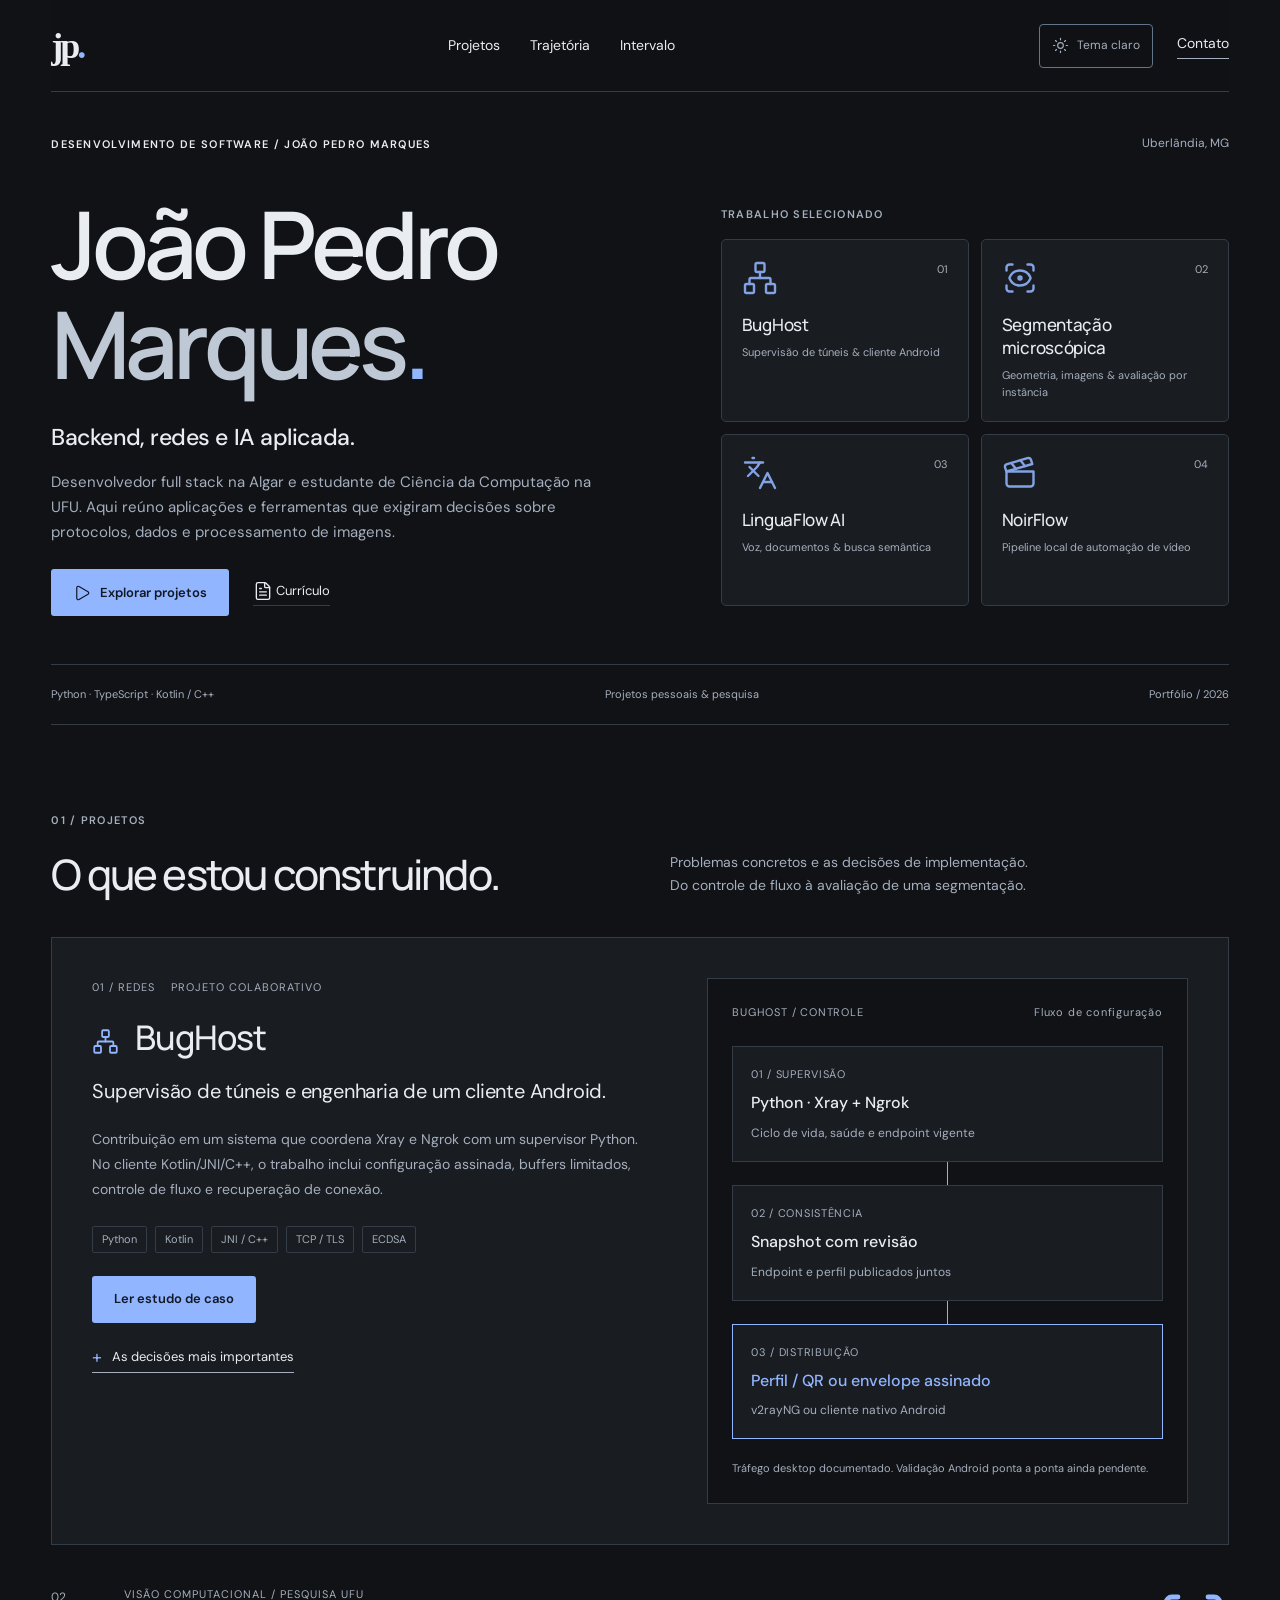
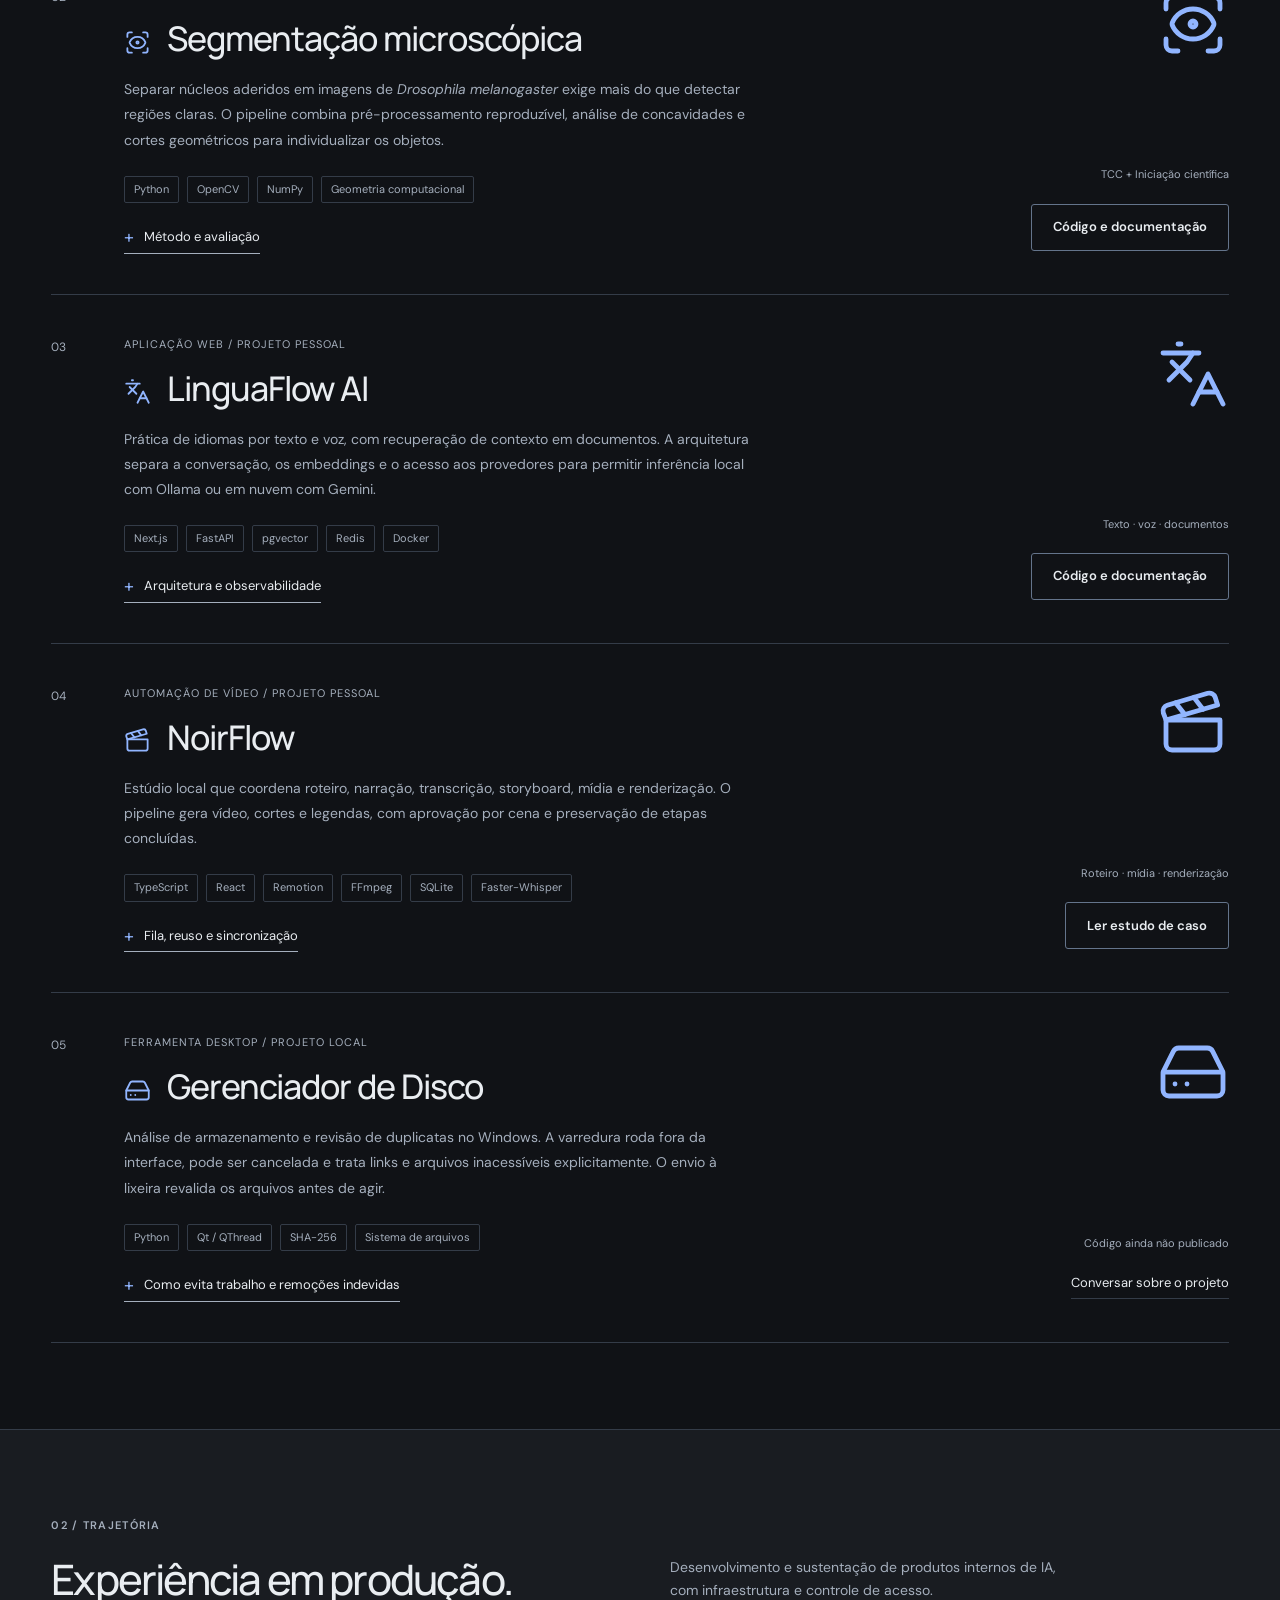
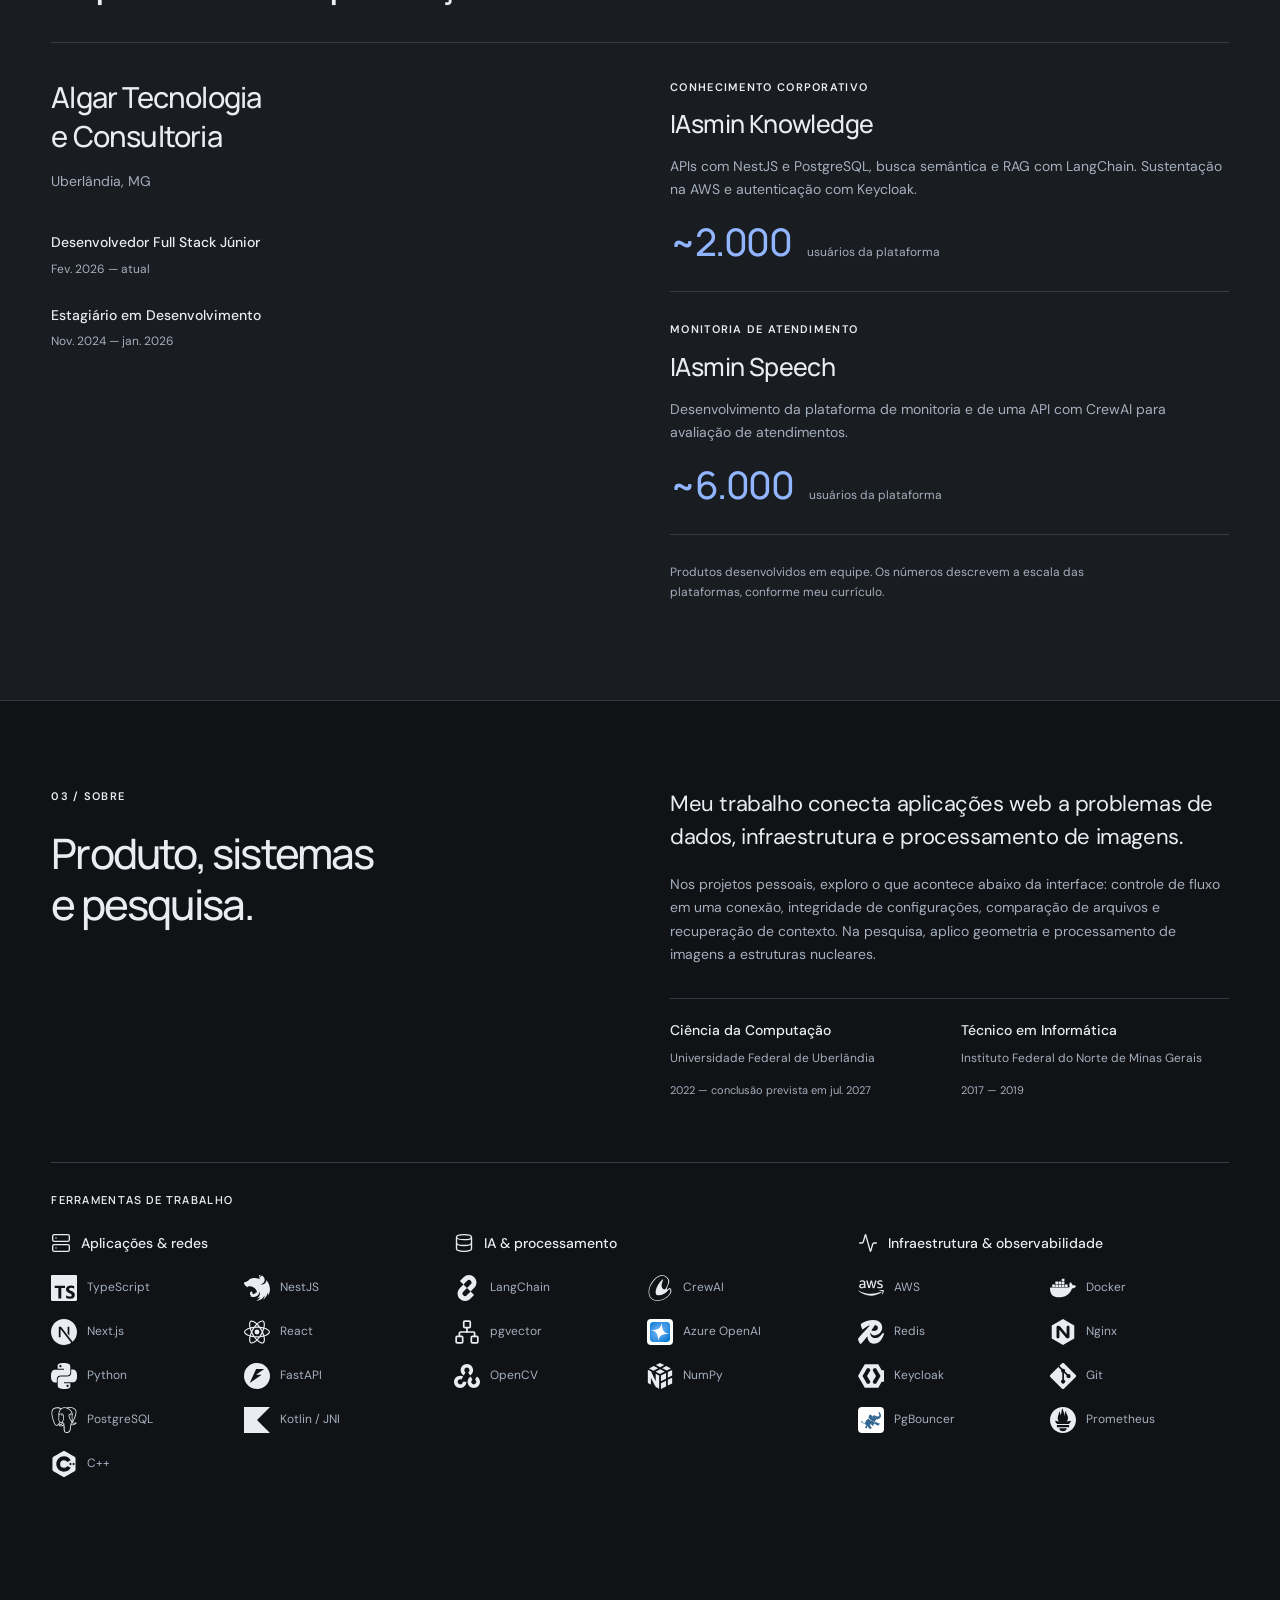
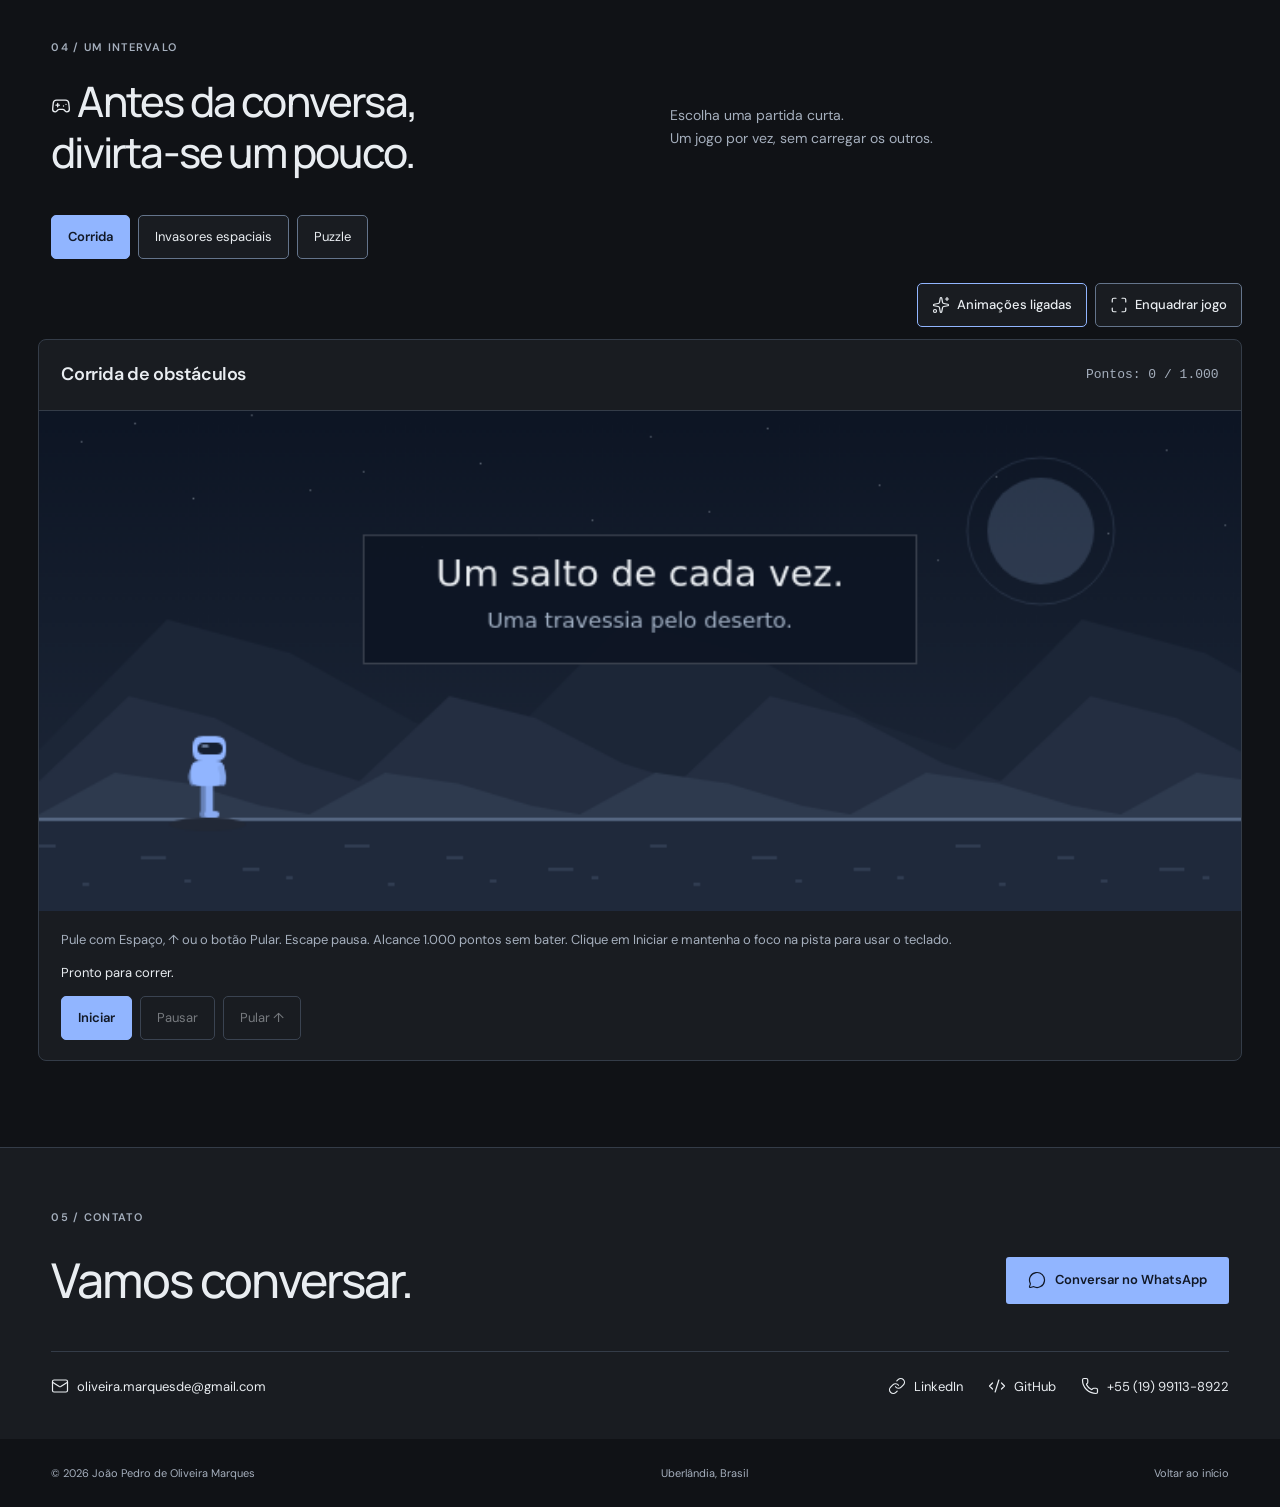
==== commit 6f1c20eb: "Refine responsive margins and compact game controls" ====
--- a/index.html
+++ b/index.html
@@ -12,10 +12,10 @@
   <link rel="icon" type="image/svg+xml" href="data:image/svg+xml,%3Csvg xmlns='http://www.w3.org/2000/svg' viewBox='0 0 64 64'%3E%3Crect width='64' height='64' rx='12' fill='%23191c21'/%3E%3Ctext x='32' y='43' fill='%2391b5ff' text-anchor='middle' font-family='Georgia,serif' font-size='34'%3Ejp%3C/text%3E%3C/svg%3E">
   <script src="theme.js"></script>
   <script src="navigation.js?v=20260930-6" defer></script>
-  <link rel="stylesheet" href="styles.css?v=20260930-8">
+  <link rel="stylesheet" href="styles.css?v=20260930-9">
   <link rel="stylesheet" href="technologies.css">
-  <link rel="stylesheet" href="games/styles.css?v=20260930-8">
-  <script type="module" src="games/arcade.js?v=20260930-7"></script>
+  <link rel="stylesheet" href="games/styles.css?v=20260930-9">
+  <script type="module" src="games/arcade.js?v=20260930-9"></script>
 </head>
 <body>
 <a class="skip" href="#principal">Pular para o conteúdo</a>
--- a/styles.css
+++ b/styles.css
@@ -4,7 +4,7 @@
 :root{color-scheme:dark;--paper:#101216;--surface:#191c21;--surface-raised:#20242b;--ink:#e9edf1;--muted:#a5afbd;--line:#343c48;--blue:#91b5ff;--accent-ink:#111826;--dark:#191c21;--header-bg:rgb(16 18 22 / .92);--hero-name:#bfc9d5;--sans:'DM Sans',Arial,sans-serif;--display:'Manrope',Arial,sans-serif}
 html[data-theme='light']{color-scheme:light;--paper:#f4f5f7;--surface:#e9edf2;--surface-raised:#fff;--ink:#1d2530;--muted:#536174;--line:#c6cdd7;--blue:#315fb5;--accent-ink:#fff;--dark:#e9edf2;--header-bg:rgb(244 245 247 / .92);--hero-name:#536174}
 *{box-sizing:border-box}html{scroll-behavior:smooth;scroll-padding-top:28px}body{margin:0;background:var(--paper);color:var(--ink);font:16px/1.65 var(--sans);-webkit-font-smoothing:antialiased}img,svg{max-width:100%}a{color:inherit;text-decoration:none}a,button,summary{touch-action:manipulation}button{font:inherit}a:focus-visible,button:focus-visible,summary:focus-visible{outline:2px solid var(--blue);outline-offset:5px}::selection{background:var(--blue);color:var(--accent-ink)}
-:root{--page-gutter:clamp(16px,3vw,64px)}.wrap{width:calc(100% - var(--page-gutter) - var(--page-gutter));margin-inline:auto}.skip{position:fixed;top:-100px;left:20px;padding:12px 18px;background:var(--surface-raised);border:1px solid var(--line);z-index:20}.skip:focus{top:10px}
+:root{--page-gutter:clamp(20px,4vw,96px)}.wrap{width:calc(100% - var(--page-gutter) - var(--page-gutter));margin-inline:auto}.skip{position:fixed;top:-100px;left:20px;padding:12px 18px;background:var(--surface-raised);border:1px solid var(--line);z-index:20}.skip:focus{top:10px}
 .header{min-height:92px;display:flex;align-items:center;justify-content:space-between;gap:24px;border-bottom:1px solid var(--line)}.wordmark{font:bold 36px/1 Georgia,serif;letter-spacing:-3px}.wordmark span{color:var(--blue)}nav{display:flex;gap:30px;font-size:14px}nav a,.header-contact,.text-link,.case-link{transition:color .18s}nav a:hover,.text-link:hover,.header-contact:hover,.case-link:hover,.contact-links a:hover{color:var(--blue)}.header-actions{display:flex;align-items:center;gap:24px}.header-contact{font-size:14px;border-bottom:1px solid var(--muted);padding-bottom:3px}.theme-toggle{display:inline-flex;align-items:center;justify-content:center;gap:8px;min-height:44px;padding:8px 12px;background:transparent;color:var(--muted);border:1px solid var(--line);border-radius:4px;cursor:pointer;font-size:12px}.theme-toggle:hover{color:var(--ink);background:var(--surface)}.theme-toggle svg{width:17px;height:17px}
 .hero{padding-top:42px}.hero-top{display:flex;align-items:center;justify-content:space-between;gap:24px}.eyebrow{font-size:11px;letter-spacing:1.3px;text-transform:uppercase;font-weight:600;margin:0}.place{font-size:12px;color:var(--muted);margin:0}.hero-main{display:grid;grid-template-columns:1.35fr 1fr;gap:90px;align-items:center;margin-top:40px}.hero-identity,.hero-index{min-width:0}.hero h1{font:600 clamp(68px,7.3vw,104px)/1.07 var(--display);letter-spacing:-5.5px;margin:0 0 26px}.hero h1>span{color:var(--ink)}.period{color:var(--blue)}.hero-description{font:500 23px/1.5 var(--sans);letter-spacing:-.45px;margin:0 0 16px;max-width:560px}.hero-intro,.hero-intro>p{color:var(--muted);font-size:15px;max-width:540px}.hero-intro>p{margin:0 0 24px}.hero-actions{display:flex;align-items:center;flex-wrap:wrap;gap:24px;margin-top:25px}.hero-actions .text-link{margin-left:0}.hero-index>.eyebrow,.hero-index>p{margin-bottom:18px;color:var(--muted)}
 .index-item{display:grid;grid-template-columns:28px 1fr;column-gap:15px;padding:21px 0;border-top:1px solid var(--line)}.index-item:last-child{border-bottom:1px solid var(--line)}.index-number{grid-row:1/3;color:var(--muted);font-size:11px;padding-top:4px}.index-item strong{font:500 19px/1.4 var(--display);letter-spacing:-.4px}.index-item small{grid-column:2;font-size:12px;line-height:1.6;color:var(--muted);margin-top:5px}.index-item:hover strong{color:var(--blue)}.hero-bottom{display:grid;grid-template-columns:1.12fr 1fr;gap:60px;align-items:start}
--- a/games/styles.css
+++ b/games/styles.css
@@ -1,6 +1,6 @@
 /* Shared game palette: both the HTML controls and canvas renderers read these tokens. */
 :root{
-  --arcade-bg:var(--paper);--arcade-surface:var(--surface);--arcade-raised:var(--surface-raised);
+  --arcade-fit-margin:clamp(12px,2vw,32px);--arcade-bg:var(--paper);--arcade-surface:var(--surface);--arcade-raised:var(--surface-raised);
   --arcade-ink:var(--ink);--arcade-muted:var(--muted);--arcade-border:var(--line);
   --arcade-accent:var(--blue);--arcade-accent-ink:var(--accent-ink);
   --arcade-canvas-bg:#0d1524;--arcade-canvas-ink:#e9edf1;--arcade-canvas-muted:#a5b4c8;
@@ -15,7 +15,7 @@
   --arcade-tile:#e3eaf5;--arcade-tile-movable:#d2dff5;--arcade-tile-border:#5f7493;
 }
 /* Let the games use the section width, with smaller gutters on compact screens. */
-.arcade-section.wrap{--arcade-gutter:clamp(24px,4vw,64px);--arcade-copy-gutter:calc(var(--page-gutter) + var(--page-gutter));width:calc(100% - var(--arcade-gutter))}
+.arcade-section.wrap{--arcade-gutter:clamp(32px,6vw,96px);--arcade-copy-gutter:calc(var(--page-gutter) + var(--page-gutter));width:calc(100% - var(--arcade-gutter))}
 .arcade-section>.section-heading,.arcade-section>.arcade-switcher{width:calc(100% - var(--arcade-copy-gutter) + var(--arcade-gutter));margin-inline:auto}
 
 #arcade-stage{width:100%;min-height:120px;margin-inline:auto;color:var(--arcade-ink)}
@@ -69,9 +69,9 @@
 .arcade-settings button[aria-pressed=true]{border-color:var(--arcade-accent)}
 .arcade-settings .icon{width:18px;height:18px;flex:none}
 body.arcade-fit-open{overflow:hidden}
-.arcade-frame[data-fit=true]{position:fixed;inset:12px;z-index:100;width:calc(100% - 24px);height:calc(100vh - 24px);height:calc(100dvh - 24px);margin:0 auto;display:flex;flex-direction:column;gap:10px;padding:12px;overflow:hidden;background:var(--arcade-bg);color:var(--arcade-ink);border:1px solid var(--arcade-border);border-radius:8px;box-shadow:0 0 0 100vmax rgb(0 0 0 / .35)}
+.arcade-frame[data-fit=true]{position:fixed;inset:var(--arcade-fit-margin);z-index:100;width:calc(100% - var(--arcade-fit-margin) - var(--arcade-fit-margin));height:calc(100vh - var(--arcade-fit-margin) - var(--arcade-fit-margin));height:calc(100dvh - var(--arcade-fit-margin) - var(--arcade-fit-margin));margin:0 auto;display:flex;flex-direction:column;gap:10px;padding:12px;overflow:hidden;background:var(--arcade-bg);color:var(--arcade-ink);border:1px solid var(--arcade-border);border-radius:8px;box-shadow:0 0 0 100vmax rgb(0 0 0 / .35)}
 .arcade-frame[data-fit=true] .arcade-settings{flex:none;margin:0}
-.arcade-frame[data-fit=true]{top:50%;bottom:auto;transform:translateY(-50%);height:var(--arcade-fit-height,calc(100dvh - 24px));max-height:calc(100dvh - 24px)}
+.arcade-frame[data-fit=true]{top:50%;bottom:auto;transform:translateY(-50%);height:var(--arcade-fit-height,calc(100dvh - var(--arcade-fit-margin) - var(--arcade-fit-margin)));max-height:calc(100dvh - var(--arcade-fit-margin) - var(--arcade-fit-margin))}
 .arcade-frame[data-fit=true] #arcade-stage{display:flex;flex-direction:column;flex:1;min-height:0;min-width:0;overflow:auto;overscroll-behavior:contain}
 .arcade-frame[data-fit=true] .arcade-game{display:flex;flex-direction:column;flex:1;width:100%;height:100%;min-height:0}
 .arcade-frame[data-fit=true] .arcade-game-head,.arcade-frame[data-fit=true] .arcade-instructions,.arcade-frame[data-fit=true] .arcade-status,.arcade-frame[data-fit=true] .arcade-controls,.arcade-frame[data-fit=true] .arcade-motion-note,.arcade-frame[data-fit=true] .arcade-puzzle-goal{flex:none}
@@ -107,30 +107,34 @@
 }
 @media(max-height:600px),(orientation:landscape) and (max-height:700px){
  .arcade-frame[data-fit=true]{padding:8px;gap:8px}
- .arcade-frame[data-fit=true] .arcade-settings button{padding-block:7px;min-height:40px;font-size:12px}
+ .arcade-frame[data-fit=true] .arcade-settings button{padding-block:7px;min-height:44px;font-size:12px}
  .arcade-frame[data-fit=true] .arcade-game-head{padding:8px 12px;gap:4px 10px}
  .arcade-frame[data-fit=true] .arcade-game h3{font-size:16px}
  .arcade-frame[data-fit=true] .arcade-score{font-size:12px}
  .arcade-frame[data-fit=true] .arcade-instructions{padding:7px 12px 0;font-size:12px!important;line-height:1.4}
  .arcade-frame[data-fit=true] .arcade-status{padding:6px 12px;min-height:29px;font-size:12px}
  .arcade-frame[data-fit=true] .arcade-controls{padding:0 12px 8px;gap:6px}
- .arcade-frame[data-fit=true] .arcade-controls button{padding:7px 10px;min-height:40px;font-size:12px}
+ .arcade-frame[data-fit=true] .arcade-controls button{padding:7px 10px;min-height:44px;font-size:12px}
  .arcade-frame[data-fit=true] .arcade-motion-note,.arcade-frame[data-fit=true] .arcade-puzzle-goal{display:none}
  .arcade-frame[data-fit=true] .arcade-puzzle-scene{padding:10px}
 }
 @media(prefers-reduced-motion:reduce){.arcade-game *,.arcade-switcher *{animation:none!important;transition:none!important}}
 /* Short landscape screens give the scene its own column, with reachable controls. */
 @media(min-width:560px) and (max-height:500px){
+ .arcade-frame[data-fit=true]{gap:4px}
+ .arcade-frame[data-fit=true] .arcade-settings button{min-height:44px}
+ .arcade-frame[data-fit=true] .arcade-game-head{padding:6px 12px}
+ .arcade-frame[data-fit=true] .arcade-status{padding:4px 12px}
  .arcade-frame[data-fit=true] .arcade-game{display:grid;grid-template-columns:minmax(0,1fr) clamp(200px,28vw,240px);grid-template-rows:auto minmax(0,1fr)}
  .arcade-frame[data-fit=true] .arcade-game-head{grid-column:1/-1;grid-row:1}
  .arcade-frame[data-fit=true] .arcade-playfield,.arcade-frame[data-fit=true] .arcade-puzzle-scene{grid-column:1;grid-row:2;height:100%;min-width:0}
  .arcade-frame[data-fit=true] .arcade-game-info{grid-column:2;grid-row:2;overflow:auto;border-left:1px solid var(--arcade-border);overscroll-behavior:contain}
  .arcade-frame[data-fit=true] .arcade-game-info>.arcade-instructions{display:none}
- .arcade-frame[data-fit=true] .arcade-help{display:block;margin:4px 12px}
- .arcade-help summary{cursor:pointer;min-height:40px;padding:8px 10px;border:1px solid var(--control-border);border-radius:4px;font-size:12px;color:var(--arcade-ink)}
+ .arcade-frame[data-fit=true] .arcade-help{display:block;margin:2px 12px}
+ .arcade-help summary{cursor:pointer;min-height:44px;padding:8px 10px;border:1px solid var(--control-border);border-radius:4px;font-size:12px;color:var(--arcade-ink)}
  .arcade-help-copy{font-size:12px;line-height:1.5;color:var(--arcade-muted);margin:10px 0}
- .arcade-frame[data-fit=true] .arcade-controls{display:grid;grid-template-columns:repeat(2,minmax(0,1fr));padding:0 12px 6px;gap:4px}
- .arcade-frame[data-fit=true] .arcade-controls button{min-width:0;padding-inline:5px}
+ .arcade-frame[data-fit=true] .arcade-controls{display:grid;grid-template-columns:repeat(2,minmax(0,1fr));padding:0 12px 2px;gap:4px}
+ .arcade-frame[data-fit=true] .arcade-controls button{min-width:0;min-height:44px;padding-inline:5px}
  .arcade-frame[data-fit=true] .arcade-controls:not(:has([data-control])) button:last-child{grid-column:1/-1}
  .arcade-frame[data-fit=true] .arcade-controls:has([data-control]){grid-template-columns:repeat(6,minmax(0,1fr))}
  .arcade-frame[data-fit=true] .arcade-controls:has([data-control]) button:nth-child(-n+2){grid-column:span 3}
